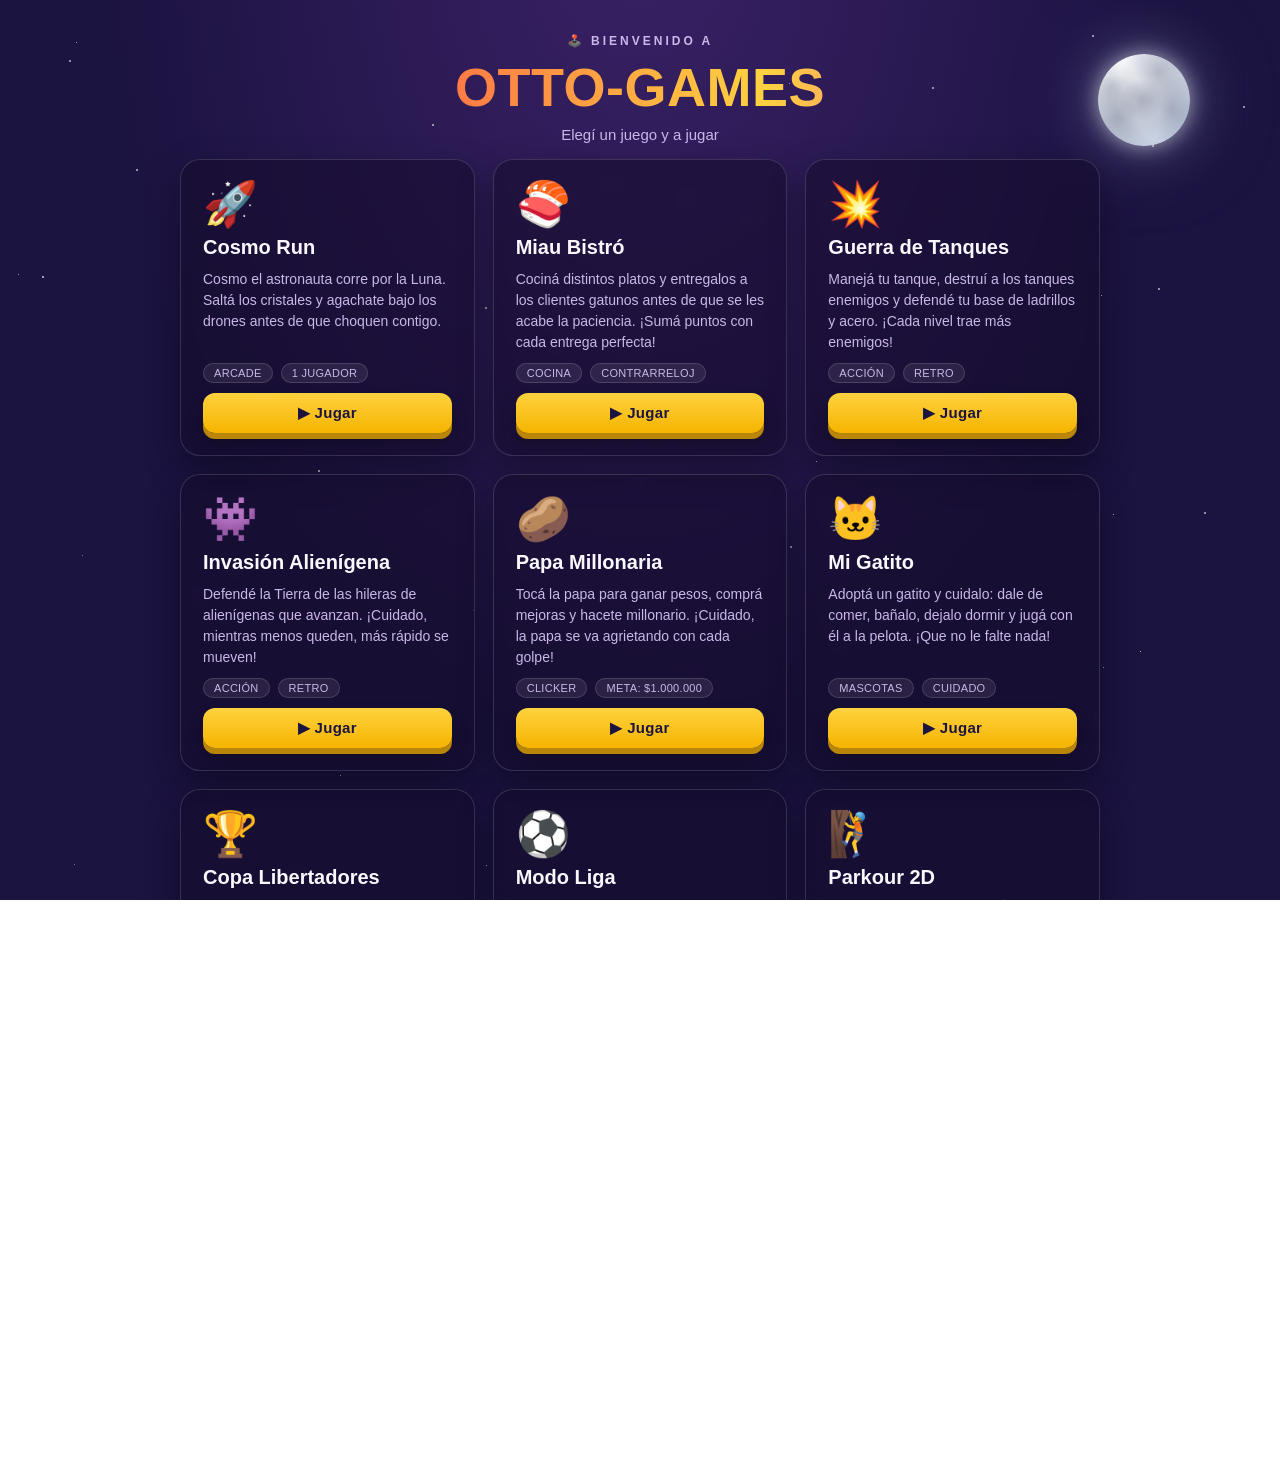
==== index.html @ 8fde8a8a "Agregar Mundial Penalty Shooter: base del juego completo Elegís una selección entre 32 países y jugá" ====
<!DOCTYPE html>
<html lang="es">
<head>
<meta charset="UTF-8">
<meta name="viewport" content="width=device-width, initial-scale=1">
<title>Otto-Games</title>

<link rel="stylesheet" href="css/tokens.css">
<link rel="stylesheet" href="css/shared.css">
<link rel="stylesheet" href="css/cosmo-run.css">
<link rel="stylesheet" href="css/miau-bistro.css">
<link rel="stylesheet" href="css/guerra-tanques.css">
<link rel="stylesheet" href="css/space-invaders.css">
<link rel="stylesheet" href="css/papa-millonaria.css">
<link rel="stylesheet" href="css/mi-gatito.css">
<link rel="stylesheet" href="css/copa-libertadores.css">
<link rel="stylesheet" href="css/liga.css">
<link rel="stylesheet" href="css/parkour.css">
<link rel="stylesheet" href="css/mundial-penalty.css">
</head>
<body>

<div class="portal-bg" aria-hidden="true">
  <div class="stars" id="stars"></div>
  <div class="portal-moon"></div>
</div>

<div class="wrap">

  <div class="view" id="portalView">
    <div class="hero">
      <p class="eyebrow">🕹️ Bienvenido a</p>
      <h1 class="brand">OTTO-GAMES</h1>
      <p class="tagline">Elegí un juego y a jugar</p>
    </div>

    <div class="game-grid">
      <article class="game-card">
        <div class="card-art">🚀</div>
        <h2>Cosmo Run</h2>
        <p>Cosmo el astronauta corre por la Luna. Saltá los cristales y agachate bajo los drones antes de que choquen contigo.</p>
        <div class="tags"><span class="tag">Arcade</span><span class="tag">1 jugador</span></div>
        <button class="play-btn" id="playCosmoRunBtn">▶ Jugar</button>
      </article>

      <article class="game-card">
        <div class="card-art">🍣</div>
        <h2>Miau Bistró</h2>
        <p>Cociná distintos platos y entregalos a los clientes gatunos antes de que se les acabe la paciencia. ¡Sumá puntos con cada entrega perfecta!</p>
        <div class="tags"><span class="tag">Cocina</span><span class="tag">Contrarreloj</span></div>
        <button class="play-btn" id="playBistroBtn">▶ Jugar</button>
      </article>

      <article class="game-card">
        <div class="card-art">💥</div>
        <h2>Guerra de Tanques</h2>
        <p>Manejá tu tanque, destruí a los tanques enemigos y defendé tu base de ladrillos y acero. ¡Cada nivel trae más enemigos!</p>
        <div class="tags"><span class="tag">Acción</span><span class="tag">Retro</span></div>
        <button class="play-btn" id="playTanksBtn">▶ Jugar</button>
      </article>

      <article class="game-card">
        <div class="card-art">👾</div>
        <h2>Invasión Alienígena</h2>
        <p>Defendé la Tierra de las hileras de alienígenas que avanzan. ¡Cuidado, mientras menos queden, más rápido se mueven!</p>
        <div class="tags"><span class="tag">Acción</span><span class="tag">Retro</span></div>
        <button class="play-btn" id="playInvadersBtn">▶ Jugar</button>
      </article>

      <article class="game-card">
        <div class="card-art">🥔</div>
        <h2>Papa Millonaria</h2>
        <p>Tocá la papa para ganar pesos, comprá mejoras y hacete millonario. ¡Cuidado, la papa se va agrietando con cada golpe!</p>
        <div class="tags"><span class="tag">Clicker</span><span class="tag">Meta: $1.000.000</span></div>
        <button class="play-btn" id="playPapaBtn">▶ Jugar</button>
      </article>

      <article class="game-card">
        <div class="card-art">🐱</div>
        <h2>Mi Gatito</h2>
        <p>Adoptá un gatito y cuidalo: dale de comer, bañalo, dejalo dormir y jugá con él a la pelota. ¡Que no le falte nada!</p>
        <div class="tags"><span class="tag">Mascotas</span><span class="tag">Cuidado</span></div>
        <button class="play-btn" id="playGatoBtn">▶ Jugar</button>
      </article>

      <article class="game-card">
        <div class="card-art">🏆</div>
        <h2>Copa Libertadores</h2>
        <p>Elegí tu equipo entre 46 clubes sudamericanos y jugá el torneo completo: sorteo, fase de grupos y eliminatorias. Fútbol de mesa por turnos, al estilo Miniball.</p>
        <div class="tags"><span class="tag">Deportes</span><span class="tag">1 vs CPU</span></div>
        <button class="play-btn" id="playLiberBtn">▶ Jugar</button>
      </article>

      <article class="game-card">
        <div class="card-art">⚽</div>
        <h2>Modo Liga</h2>
        <p>Elegí tu equipo entre los 20 de la liga y jugá la temporada completa, fecha a fecha, con tabla de posiciones en tiempo real. Mismo fútbol de mesa por turnos.</p>
        <div class="tags"><span class="tag">Deportes</span><span class="tag">1 vs CPU</span></div>
        <button class="play-btn" id="playLigaBtn">▶ Jugar</button>
      </article>

      <article class="game-card">
        <div class="card-art">🧗</div>
        <h2>Parkour 2D</h2>
        <p>Plataformas de precisión: caminá, saltá y deslizate por las paredes. 4 niveles tutorial para dominar el movimiento, con un final a pura lava.</p>
        <div class="tags"><span class="tag">Plataformas</span><span class="tag">Precisión</span></div>
        <button class="play-btn" id="playParkourBtn">▶ Jugar</button>
      </article>

      <article class="game-card">
        <div class="card-art">🥅</div>
        <h2>Mundial Penalty Shooter</h2>
        <p>Elegí tu selección entre 32 países y disputá el Mundial completo: sorteo, fase de grupos y eliminatorias, todo definido a puro penal. ¡Levantá la copa!</p>
        <div class="tags"><span class="tag">Deportes</span><span class="tag">1 vs CPU</span></div>
        <button class="play-btn" id="playMundialBtn">▶ Jugar</button>
      </article>

      <article class="game-card coming-soon">
        <div class="card-art">✨</div>
        <h2>Próximo juego</h2>
        <p>Estamos construyendo la próxima aventura de Otto-Games. ¡Vuelve pronto para descubrirla!</p>
        <div class="tags"><span class="tag">Muy pronto</span></div>
        <button class="play-btn" disabled>🔒 Próximamente</button>
      </article>
    </div>
  </div>

  <div class="view is-hidden" id="cosmoView">
    <div class="stage">
      <div class="game-header">
        <button class="back-btn" id="backFromCosmoBtn">← Portal</button>
      </div>
      <div class="title-row">
        <div>
          <h1 class="game-title">COSMO RUN</h1>
          <p class="subtitle">Salta los cristales, agáchate bajo los drones</p>
        </div>
        <button class="mute-btn" id="muteBtn" title="Silenciar sonido" aria-label="Silenciar sonido">🔊</button>
      </div>

      <div class="frame cosmo-frame">
        <canvas id="game" width="920" height="440"></canvas>

        <div class="hud">
          <div class="hud-chip">Distancia: <b id="scoreVal">0</b> m</div>
          <div class="lives" id="livesBox"></div>
          <div class="hud-chip">Mejor: <b id="bestVal">0</b> m</div>
        </div>

        <div class="overlay" id="startOverlay">
          <h2>¿Listo para correr, Cosmo?</h2>
          <p>Usa las flechas o los botones para saltar los cristales lunares y agacharte bajo los drones. ¡Cada segundo la carrera va más rápido!</p>
          <button class="big-btn" id="startBtn">▶ Empezar</button>
        </div>

        <div class="overlay is-hidden" id="overOverlay">
          <h2 id="overTitle">¡Choque!</h2>
          <div class="score-line">
            <span>Distancia<b id="finalScore">0 m</b></span>
            <span>Mejor marca<b id="finalBest">0 m</b></span>
          </div>
          <button class="big-btn" id="retryBtn">↻ Otra vez</button>
        </div>

        <button class="cat-btn" id="catBtn">🐱 Gatetes voladores</button>
      </div>

      <div class="controls-row">
        <p class="hint">Salta con <kbd>&uarr;</kbd> o <kbd>Espacio</kbd> · Agáchate con <kbd>&darr;</kbd></p>
        <div class="touch-btns">
          <button class="touch-btn" id="btnDuck">⬇ Agacharse</button>
          <button class="touch-btn" id="btnJump">⬆ Saltar</button>
        </div>
      </div>
    </div>
  </div>

  <div class="view is-hidden" id="bistroView">
    <div class="stage">
      <div class="game-header">
        <button class="back-btn" id="backFromBistroBtn">← Portal</button>
      </div>
      <div class="title-row">
        <div>
          <h1 class="game-title">MIAU BISTRÓ</h1>
          <p class="subtitle">Cociná y entregá pedidos a los clientes gatunos</p>
        </div>
        <button class="mute-btn" id="bistroMuteBtn" title="Silenciar sonido" aria-label="Silenciar sonido">🔊</button>
      </div>

      <div class="frame">
        <div class="hud hud-wrap">
          <div class="hud-chip">⏱ <b id="bistroTime">00:50</b></div>
          <div class="hud-chip">🎯 <b id="bistroScoreVal">0</b>/<span id="bistroGoalVal">0</span></div>
          <div class="hud-chip">🪙 <b id="bistroCoinsVal">0</b></div>
          <div class="hud-chip">🏅 Nivel <b id="bistroLevelVal">1</b></div>
          <div class="hud-chip powerup-chip" id="powerupChip"></div>
        </div>

        <div class="bistro-board">
          <section class="kitchen-panel">
            <h2 class="panel-title">🍳 Cocina</h2>
            <div class="recipe-grid" id="recipeGrid"></div>
            <p class="kitchen-hint" id="kitchenHint"></p>
            <div class="stove" id="stove">
              <p class="stove-idle" id="stoveIdleMsg">Elegí un plato para cocinar</p>

              <div class="stove-gathering is-hidden" id="stoveGathering">
                <div class="gather-header">
                  <button class="mini-back-btn" id="cancelGatherBtn" aria-label="Cancelar">←</button>
                  <span class="gather-title"><span id="gatherIcon">🍣</span> <span id="gatherName">Receta</span></span>
                </div>
                <div class="need-list" id="needList"></div>
                <div class="ingredient-bank" id="ingredientBank"></div>
                <button class="serve-btn" id="cookNowBtn" disabled>🔥 ¡A cocinar!</button>
              </div>

              <div class="stove-cooking is-hidden" id="stoveCooking">
                <div class="cooking-dish"><span id="cookingIcon">🍣</span></div>
                <div class="progress-track">
                  <div class="progress-zone"></div>
                  <div class="progress-fill" id="cookProgress"></div>
                </div>
                <button class="serve-btn" id="sacarBtn">¡Sacar!</button>
              </div>
            </div>
          </section>

          <div class="pass-strip">
            <h3 class="pass-title">🛎️ Ventanilla</h3>
            <div class="tray" id="trayBox"></div>
          </div>

          <section class="delivery-panel">
            <h2 class="panel-title">🍽️ Entregas</h2>
            <div class="customer-row" id="customerRow"></div>
          </section>
        </div>

        <div class="overlay" id="bistroStartOverlay">
          <h2 id="bistroStartTitle">¿Listo para el Nivel 1?</h2>
          <p id="bistroStartDesc">Elegí un plato, juntá los ingredientes, cocinalo en su punto y entregalo antes de que el gato se impaciente.</p>
          <button class="big-btn" id="bistroStartBtn">▶ Empezar nivel</button>
          <button class="text-btn" id="resetLevelBtn">🔁 Volver al Nivel 1</button>
        </div>

        <div class="overlay is-hidden" id="bistroOverOverlay">
          <h2 id="bistroOverTitle">¡Se acabó el tiempo!</h2>
          <div class="score-line">
            <span>Meta<b id="bistroFinalScore">0/0</b></span>
            <span>Monedas ganadas<b id="bistroFinalCoins">0</b></span>
          </div>
          <button class="big-btn" id="bistroRetryBtn">↻ Reintentar nivel</button>
        </div>

        <div class="overlay is-hidden" id="bistroShopOverlay">
          <h2 id="shopTitle">¡Nivel superado!</h2>
          <p class="shop-coins">🪙 Monedas: <b id="shopCoinsVal">0</b></p>
          <div class="shop-grid" id="shopGrid"></div>
          <button class="big-btn" id="nextLevelBtn">▶ Nivel siguiente</button>
          <button class="text-btn" id="shopResetLevelBtn">🔁 Volver al Nivel 1</button>
        </div>
      </div>
    </div>
  </div>

  <div class="view is-hidden" id="tanksView">
    <div class="stage">
      <div class="game-header">
        <button class="back-btn" id="backFromTanksBtn">← Portal</button>
      </div>
      <div class="title-row">
        <div>
          <h1 class="game-title">GUERRA DE TANQUES</h1>
          <p class="subtitle">Destruí a los enemigos y defendé tu base</p>
        </div>
        <button class="mute-btn" id="tanksMuteBtn" title="Silenciar sonido" aria-label="Silenciar sonido">🔊</button>
      </div>

      <div class="tanks-topbar">
        <div class="tanks-topbar-stats">
          <div class="hud-chip tanks-topbar-chip"><span class="tanks-chip-icon">🛡️</span><span class="tanks-chip-body"><b id="tanksLivesVal">3</b><small>Vidas</small></span></div>
          <div class="hud-chip tanks-topbar-chip tanks-chip-hp"><span class="tanks-chip-icon">💚</span><span class="tanks-chip-body"><b id="tanksHpVal">3/3</b><small>Vida</small></span></div>
          <div class="hud-chip tanks-topbar-chip tanks-chip-enemy"><span class="tanks-chip-icon">🎯</span><span class="tanks-chip-body"><b id="tanksEnemiesVal">0</b><small>Enemigos</small></span></div>
          <div class="hud-chip tanks-topbar-chip"><span class="tanks-chip-icon">🏅</span><span class="tanks-chip-body"><b id="tanksLevelVal">1</b><small>Nivel</small></span></div>
          <div class="hud-chip tanks-topbar-chip"><span class="tanks-chip-icon">⏱</span><span class="tanks-chip-body"><b id="tanksTimeVal">00:00</b><small>Tiempo</small></span></div>
        </div>
        <div class="tanks-topbar-actions">
          <button class="tanks-icon-btn" id="tanksMuteBtn" title="Silenciar sonido" aria-label="Silenciar sonido">🔊</button>
          <button class="tanks-icon-btn" id="tanksPauseBtn" title="Pausa" aria-label="Pausa">⏸</button>
        </div>
      </div>

      <div class="tanks-main-layout">
        <aside class="tanks-side-panel tanks-panel-left">
          <div class="tanks-panel-block">
            <h3>🎯 Objetivos</h3>
            <ul class="tanks-check-list">
              <li>Defendé tu base</li>
              <li>Eliminá a todos los enemigos</li>
              <li>No pierdas todas tus vidas</li>
            </ul>
          </div>
          <div class="tanks-panel-block">
            <h3>🎮 Controles</h3>
            <ul class="tanks-key-list">
              <li><kbd>↑↓←→</kbd><span>Mover</span></li>
              <li><kbd>Espacio</kbd><span>Disparar</span></li>
              <li><kbd>B</kbd><span>Bomba (Nivel 4+)</span></li>
            </ul>
          </div>
          <div class="tanks-panel-block">
            <h3>ℹ️ Este nivel</h3>
            <p class="tanks-info-line"><span>Enemigo</span><b id="tanksPanelEnemy">-</b></p>
            <p class="tanks-info-line"><span>Terreno</span><b id="tanksPanelMap">-</b></p>
            <p class="tanks-info-line"><span>Restantes</span><b id="tanksPanelRemaining">0</b></p>
          </div>
        </aside>

        <div class="frame tanks-frame">
          <canvas id="tanksCanvas" width="416" height="416"></canvas>

          <div class="overlay" id="tanksStartOverlay">
            <h2 id="tanksStartTitle">¿Listo para el Nivel 1?</h2>
            <p id="tanksStartDesc">Usá las flechas para mover tu tanque y Espacio para disparar. Destruí a todos los enemigos sin perder tu base ni tus vidas.</p>
            <button class="big-btn" id="tanksStartBtn">▶ Empezar nivel</button>
          </div>

          <div class="overlay is-hidden" id="tanksClearOverlay">
            <h2 id="tanksClearTitle">¡Nivel superado!</h2>
            <p id="tanksClearDesc"></p>
            <button class="big-btn" id="tanksNextBtn">▶ Nivel siguiente</button>
          </div>

          <div class="overlay is-hidden" id="tanksOverOverlay">
            <h2 id="tanksOverTitle">¡Base destruida!</h2>
            <p>Llegaste al nivel <b id="tanksOverLevel">1</b>.</p>
            <button class="big-btn" id="tanksRetryBtn">↻ Reintentar nivel</button>
            <button class="text-btn" id="tanksResetBtn">🔁 Volver al Nivel 1</button>
          </div>

          <div class="overlay is-hidden" id="tanksPauseOverlay">
            <h2>⏸ Pausa</h2>
            <p>El juego está en pausa. Tomate tu tiempo.</p>
            <button class="big-btn" id="tanksResumeBtn">▶ Reanudar</button>
          </div>
        </div>

        <aside class="tanks-side-panel tanks-panel-right">
          <div class="tanks-panel-block tanks-progress-block" id="tanksProgressBlock">
            <h3>🏅 Progreso</h3>
            <p class="tanks-progress-level">Nivel <b id="tanksPanelLevel">1</b></p>
            <p class="tanks-progress-upgrade">Última mejora: <b id="tanksPanelUpgrade">Ninguna todavía</b></p>
          </div>
          <div class="tanks-panel-block">
            <h3>📊 Estadísticas</h3>
            <div class="tanks-stat-row"><span>Daño</span><div class="tanks-stat-bar"><i id="tanksStatDamage"></i></div></div>
            <div class="tanks-stat-row"><span>Velocidad</span><div class="tanks-stat-bar"><i id="tanksStatSpeed"></i></div></div>
            <div class="tanks-stat-row"><span>Vida</span><div class="tanks-stat-bar"><i id="tanksStatHp"></i></div></div>
            <div class="tanks-stat-row"><span>Cadencia</span><div class="tanks-stat-bar"><i id="tanksStatFireRate"></i></div></div>
            <div class="tanks-stat-row"><span>Blindaje</span><div class="tanks-stat-bar"><i id="tanksStatArmor"></i></div></div>
          </div>
          <div class="tanks-panel-block tanks-tank-preview-block">
            <div class="tanks-tank-preview" id="tanksTankPreview"></div>
          </div>
        </aside>
      </div>

      <div class="tanks-bottombar">
        <div class="tanks-ability-slot" id="tanksAbilitySlot">
          <div class="tanks-ability-icon" id="tanksAbilityIcon">💣</div>
          <div class="tanks-ability-info">
            <span class="tanks-ability-label">Bomba</span>
            <div class="tanks-cooldown-track"><i id="tanksCooldownFill"></i></div>
          </div>
        </div>
        <div class="tanks-weapon-slot">
          <span class="tanks-weapon-item">🔫 <b id="tanksWeaponVal">Disparo simple</b></span>
          <span class="tanks-weapon-item">🔋 <b id="tanksAmmoVal">0/1</b></span>
        </div>
      </div>

      <div class="controls-row">
        <p class="hint">Movete con <kbd>&uarr;</kbd><kbd>&darr;</kbd><kbd>&larr;</kbd><kbd>&rarr;</kbd> · Disparás con <kbd>Espacio</kbd> · Bomba con <kbd>B</kbd> (desde el Nivel 4)</p>
        <div class="action-touch-controls">
          <div class="joystick" id="tJoystick" aria-label="Mover el tanque">
            <div class="joystick-base"><div class="joystick-thumb"></div></div>
          </div>
          <button class="fire-btn" id="tFire" aria-label="Disparar">🔥</button>
          <button class="fire-btn bomb-btn" id="tBomb" aria-label="Tirar bomba">💣</button>
        </div>
      </div>
    </div>
  </div>

  <div class="view is-hidden" id="invadersView">
    <div class="stage">
      <div class="game-header">
        <button class="back-btn" id="backFromInvadersBtn">← Portal</button>
      </div>
      <div class="title-row">
        <div>
          <h1 class="game-title">INVASIÓN ALIENÍGENA</h1>
          <p class="subtitle">Defendé la Tierra de la invasión</p>
        </div>
        <button class="mute-btn" id="invadersMuteBtn" title="Silenciar sonido" aria-label="Silenciar sonido">🔊</button>
      </div>

      <div class="invaders-hud">
        <div class="hud-chip">🛡️ Vidas: <b id="invadersLivesVal">3</b></div>
        <div class="hud-chip">⭐ Puntos: <b id="invadersScoreVal">0</b></div>
        <div class="hud-chip">🏅 Nivel: <b id="invadersLevelVal">1</b></div>
      </div>

      <div class="frame invaders-frame">
        <canvas id="invadersCanvas" width="440" height="560"></canvas>

        <div class="overlay" id="invadersStartOverlay">
          <h2 id="invadersStartTitle">¿Listo para el Nivel 1?</h2>
          <p>Movete con las flechas y disparás con Espacio. Destruí a todos los alienígenas antes de que lleguen abajo.</p>
          <button class="big-btn" id="invadersStartBtn">▶ Empezar nivel</button>
        </div>

        <div class="overlay is-hidden" id="invadersClearOverlay">
          <h2 id="invadersClearTitle">¡Nivel superado!</h2>
          <button class="big-btn" id="invadersNextBtn">▶ Nivel siguiente</button>
        </div>

        <div class="overlay is-hidden" id="invadersOverOverlay">
          <h2 id="invadersOverTitle">¡Invasión completada!</h2>
          <p>Llegaste al nivel <b id="invadersOverLevel">1</b> con <b id="invadersOverScore">0</b> puntos.</p>
          <button class="big-btn" id="invadersRetryBtn">↻ Reintentar nivel</button>
          <button class="text-btn" id="invadersResetBtn">🔁 Volver al Nivel 1</button>
        </div>
      </div>

      <div class="controls-row">
        <p class="hint">Movete con <kbd>&larr;</kbd><kbd>&rarr;</kbd> · Disparás con <kbd>Espacio</kbd></p>
        <div class="action-touch-controls">
          <div class="joystick joystick-2way" id="iJoystick" aria-label="Mover la nave">
            <div class="joystick-base"><div class="joystick-thumb"></div></div>
          </div>
          <button class="fire-btn" id="iFire" aria-label="Disparar">🔥</button>
        </div>
      </div>
    </div>
  </div>

  <div class="view is-hidden" id="papaView">
    <div class="stage">
      <div class="game-header">
        <button class="back-btn" id="backFromPapaBtn">← Portal</button>
      </div>
      <div class="title-row">
        <div>
          <h1 class="game-title">PAPA MILLONARIA</h1>
          <p class="subtitle" id="papaZoneSubtitle">Huerta Inicial</p>
        </div>
        <button class="mute-btn" id="papaMuteBtn" title="Silenciar sonido" aria-label="Silenciar sonido">🔊</button>
      </div>

      <div class="papa-hud">
        <div class="hud-chip">💰 <b id="papaMoneyVal">0</b></div>
        <div class="hud-chip">👆 <b id="papaPerClickVal">1</b>/click</div>
        <div class="hud-chip">⚙️ <b id="papaPerSecVal">0</b>/seg</div>
        <div class="hud-chip is-hidden" id="papaGemsChip">🌟 <b id="papaGemsVal">0</b></div>
      </div>
      <div class="papa-goal">
        <span id="papaZoneGoalLabel">Meta de zona: $5.000</span>
        <div class="papa-goal-track"><div class="papa-goal-fill" id="papaGoalFill"></div></div>
      </div>
      <div class="papa-buffs-bar" id="papaBuffsBar"></div>

      <div class="frame papa-frame" id="papaFrame">
        <div class="papa-main" id="papaMain">
          <div class="papa-zone-scene" id="papaZoneScene"></div>
          <div class="potato-wrap">
            <button class="potato-btn" id="potatoBtn" aria-label="Golpear la papa">🥔</button>
            <svg class="potato-cracks" id="potatoCracks" viewBox="0 0 140 140" aria-hidden="true">
              <path class="crack c1" d="M70 32 L63 56 L79 70" />
              <path class="crack c2" d="M38 62 L56 76 L44 98" />
              <path class="crack c3" d="M98 58 L86 80 L102 100" />
              <path class="crack c4" d="M54 102 L72 90 L88 112" />
            </svg>
          </div>
          <button class="papa-event-badge is-hidden" id="papaEventBadge" aria-label="Evento especial"></button>
          <p class="papa-hint">¡Tocá la papa para ganar pesos!</p>
        </div>

        <div class="papa-tabs" id="papaTabs">
          <button class="papa-tab-btn is-active" data-tab="upgrades">🌳 Mejoras</button>
          <button class="papa-tab-btn" data-tab="missions">🎯 Misiones</button>
          <button class="papa-tab-btn" data-tab="shop">🛍️ Tienda</button>
          <button class="papa-tab-btn" data-tab="pets">🐾 Mascotas</button>
          <button class="papa-tab-btn" data-tab="collection">💎 Colección</button>
          <button class="papa-tab-btn" data-tab="prestige">🚀 Prestigio</button>
        </div>

        <div class="papa-tab-panel" id="papaPanelUpgrades">
          <div class="papa-category-tabs" id="papaCategoryTabs">
            <button class="papa-cat-btn is-active" data-cat="click">👆 Click</button>
            <button class="papa-cat-btn" data-cat="production">⚙ Producción</button>
            <button class="papa-cat-btn" data-cat="economy">💰 Economía</button>
            <button class="papa-cat-btn" data-cat="luck">🍀 Suerte</button>
          </div>
          <div class="upgrade-list papa-upgrade-list" id="papaUpgradeList"></div>
        </div>

        <div class="papa-tab-panel is-hidden" id="papaPanelMissions">
          <div class="papa-mission-list" id="papaMissionList"></div>
        </div>

        <div class="papa-tab-panel is-hidden" id="papaPanelShop">
          <div class="papa-shop-section">
            <h3>🥔 Apariencias de papa</h3>
            <div class="papa-shop-grid" id="papaShopSkins"></div>
          </div>
          <div class="papa-shop-section">
            <h3>🌅 Fondos</h3>
            <div class="papa-shop-grid" id="papaShopBg"></div>
          </div>
          <div class="papa-shop-section">
            <h3>✨ Efectos de click</h3>
            <div class="papa-shop-grid" id="papaShopEffects"></div>
          </div>
          <div class="papa-shop-section">
            <h3>🎵 Música</h3>
            <div class="papa-shop-grid" id="papaShopMusic"></div>
          </div>
        </div>

        <div class="papa-tab-panel is-hidden" id="papaPanelPets">
          <p class="papa-panel-hint">Cada mascota adoptada suma su bonificación todo el tiempo. Subilas de nivel para que rindan más.</p>
          <div class="papa-pet-grid" id="papaPetGrid"></div>
        </div>

        <div class="papa-tab-panel is-hidden" id="papaPanelCollection">
          <p class="papa-panel-hint">Objetos rarísimos que podés encontrar al hacer click o en eventos especiales. Cada uno da una bonificación permanente.</p>
          <div class="papa-collect-grid" id="papaCollectGrid"></div>
        </div>

        <div class="papa-tab-panel is-hidden" id="papaPanelPrestige">
          <div class="papa-prestige-info" id="papaPrestigeInfo"></div>
          <button class="big-btn" id="papaPrestigeBtn">🚀 Prestigiar</button>
          <p class="papa-panel-hint" id="papaPrestigeHint"></p>
          <div class="upgrade-list papa-upgrade-list" id="papaPrestigeUpgradeList"></div>
        </div>

        <div class="overlay is-hidden" id="papaZoneUnlockOverlay">
          <h2 id="papaZoneUnlockTitle">🎉 ¡Nueva zona desbloqueada!</h2>
          <p id="papaZoneUnlockDesc">Campo de Papas</p>
          <button class="big-btn" id="papaTravelBtn">🚀 Viajar</button>
        </div>
        <div class="overlay is-hidden" id="papaTravelOverlay">
          <h2 id="papaTravelTitle">Viajando...</h2>
          <div class="papa-travel-spinner">🥔</div>
        </div>
        <div class="overlay is-hidden" id="papaPrestigeConfirmOverlay">
          <h2>¿Reiniciar tu progreso?</h2>
          <p id="papaPrestigeConfirmDesc"></p>
          <button class="big-btn" id="papaPrestigeConfirmBtn">Confirmar</button>
          <button class="text-btn" id="papaPrestigeCancelBtn">Cancelar</button>
        </div>
      </div>

      <div class="papa-zone-strip" id="papaZoneStrip"></div>

      <div class="controls-row papa-footer">
        <button class="text-btn" id="papaResetBtn">🔁 Reiniciar partida completa</button>
      </div>
    </div>
  </div>

  <div class="view is-hidden" id="gatoView">
    <div class="stage">
      <div class="game-header">
        <button class="back-btn" id="backFromGatoBtn">← Portal</button>
      </div>
      <div class="title-row">
        <div>
          <h1 class="game-title">MI GATITO</h1>
          <p class="subtitle">Adoptá un gatito y cuidalo</p>
        </div>
        <button class="mute-btn" id="gatoMuteBtn" title="Silenciar sonido" aria-label="Silenciar sonido">🔊</button>
      </div>

      <div class="frame gato-frame">

        <div class="gato-sub-view" id="gatoAdoptView">
          <h2 class="gato-adopt-title">Elegí a tu gatito</h2>
          <div class="adopt-grid" id="adoptGrid"></div>
        </div>

        <div class="gato-sub-view is-hidden" id="gatoHomeView">
          <div class="gato-stats">
            <div class="stat-row">🍖<div class="stat-track"><div class="stat-fill hunger" id="statHambre"></div></div></div>
            <div class="stat-row">🛁<div class="stat-track"><div class="stat-fill hygiene" id="statHigiene"></div></div></div>
            <div class="stat-row">⚡<div class="stat-track"><div class="stat-fill energy" id="statEnergia"></div></div></div>
            <div class="stat-row">💛<div class="stat-track"><div class="stat-fill happy" id="statFelicidad"></div></div></div>
          </div>
          <canvas id="gatoCanvas" width="220" height="220"></canvas>
          <div class="room-row">
            <button class="room-btn" id="roomComerBtn">🍽️<span>Comer</span></button>
            <button class="room-btn" id="roomBanarBtn">🛁<span>Bañar</span></button>
            <button class="room-btn" id="roomDormirBtn">😴<span>Dormir</span></button>
            <button class="room-btn" id="roomJugarBtn">🎮<span>Jugar</span></button>
            <button class="room-btn" id="roomMimosBtn">💕<span>Mimos</span></button>
          </div>
          <div class="gato-footer">
            <button class="text-btn" id="gatoChangeBtn">🔁 Adoptar otro gatito</button>
          </div>
        </div>

        <div class="overlay is-hidden" id="comerOverlay">
          <h2>🍽️ Comer</h2>
          <p>Elegí qué le das de comer a tu gatito.</p>
          <div class="food-grid" id="foodGrid"></div>
          <button class="text-btn" id="comerCloseBtn">Cerrar</button>
        </div>

        <div class="overlay is-hidden" id="banarOverlay">
          <h2>🛁 Bañar</h2>
          <p>Tocá al gatito para frotarlo con la esponja.</p>
          <button class="scrub-area" id="scrubArea" aria-label="Frotar">🧽</button>
          <button class="text-btn" id="banarCloseBtn">Cerrar</button>
        </div>

        <div class="overlay is-hidden" id="dormirOverlay">
          <h2>😴 Dormir</h2>
          <p>Dejalo descansar para que recupere energía.</p>
          <div class="sleep-zzz" id="sleepZzz">💤</div>
          <button class="big-btn" id="sleepToggleBtn">Dormir</button>
          <button class="text-btn" id="dormirCloseBtn">Cerrar</button>
        </div>

        <div class="overlay is-hidden" id="jugarMenuOverlay">
          <h2>🎮 Jugar</h2>
          <p>Elegí un deporte para jugar con tu gatito.</p>
          <div class="game-select-row">
            <button class="game-select-btn" id="selectFutbolBtn"><span class="game-icon">⚽</span>Fútbol</button>
            <button class="game-select-btn" id="selectBasquetBtn"><span class="game-icon">🏀</span>Básquet</button>
            <button class="game-select-btn" id="selectVoleyBtn"><span class="game-icon">🏐</span>Vóley</button>
          </div>
          <button class="text-btn" id="jugarMenuCloseBtn">Cerrar</button>
        </div>

        <div class="overlay is-hidden" id="futbolOverlay">
          <h2>⚽ Penales</h2>
          <p id="futbolHint">Tocá dentro del arco para patear</p>
          <div class="sport-canvas-wrap">
            <canvas id="futbolCanvas" width="280" height="320"></canvas>
            <div class="sport-result is-hidden" id="futbolResult"></div>
          </div>
          <p id="futbolScore">Penales: 0/5 · Goles: 0</p>
          <button class="text-btn" id="futbolCloseBtn">Volver</button>
        </div>

        <div class="overlay is-hidden" id="basquetOverlay">
          <h2>🏀 Básquet</h2>
          <p id="basquetHint">Tocá cerca del aro para tirar</p>
          <div class="sport-canvas-wrap">
            <canvas id="basquetCanvas" width="280" height="320"></canvas>
            <div class="sport-result is-hidden" id="basquetResult"></div>
          </div>
          <p id="basquetScore">Tiros: 0/5 · Encestes: 0</p>
          <button class="text-btn" id="basquetCloseBtn">Volver</button>
        </div>

        <div class="overlay is-hidden" id="voleyOverlay">
          <h2>🏐 Vóley</h2>
          <p id="voleyHint">Tocá del otro lado de la red para rematar</p>
          <div class="sport-canvas-wrap">
            <canvas id="voleyCanvas" width="280" height="320"></canvas>
            <div class="sport-result is-hidden" id="voleyResult"></div>
          </div>
          <p id="voleyScore">Remates: 0/5 · Puntos: 0</p>
          <button class="text-btn" id="voleyCloseBtn">Volver</button>
        </div>

        <div class="overlay is-hidden" id="mimosOverlay">
          <h2>💕 Mimos</h2>
          <p>Tocá al gatito para hacerle mimos.</p>
          <button class="mimos-area" id="mimosArea" aria-label="Acariciar">🐱</button>
          <button class="text-btn" id="mimosCloseBtn">Cerrar</button>
        </div>

      </div>
    </div>
  </div>

  <div class="view is-hidden" id="libertadoresView">
    <div class="stage">
      <div class="game-header">
        <button class="back-btn" id="backFromLiberBtn">← Portal</button>
      </div>
      <div class="title-row">
        <div>
          <h1 class="game-title">COPA LIBERTADORES</h1>
          <p class="subtitle" id="liberSubtitle">Elegí tu equipo y jugá el torneo</p>
        </div>
        <button class="mute-btn" id="liberMuteBtn" title="Silenciar sonido" aria-label="Silenciar sonido">🔊</button>
      </div>

      <div class="liber-sub-view" id="liberTeamSelectView">
        <div class="liber-select-topbar">
          <h2 class="liber-select-title">Elegí tu equipo</h2>
          <div class="liber-select-counts">
            <div class="liber-count-chip"><b id="liberTeamCount">0</b><span>Equipos</span></div>
            <div class="liber-count-chip is-accent"><b id="liberSelectedCount">0</b><span>Seleccionado</span></div>
          </div>
        </div>
        <div class="liber-select-controls">
          <div class="liber-search-wrap">
            <span class="liber-search-icon">🔍</span>
            <input type="text" id="liberTeamSearch" class="liber-search-input" placeholder="Buscar equipo..." autocomplete="off">
          </div>
          <select id="liberCountryFilter" class="liber-country-filter">
            <option value="">Filtrar por país</option>
          </select>
        </div>
        <div class="team-grid" id="liberTeamGrid"></div>
        <p class="liber-no-results is-hidden" id="liberNoResults">No se encontraron equipos con ese filtro.</p>
        <div class="liber-team-detail is-hidden" id="liberTeamDetail">
          <div class="liber-detail-crest" id="liberDetailCrest"></div>
          <div class="liber-detail-info">
            <h3 id="liberDetailName">Equipo</h3>
            <p class="liber-detail-country" id="liberDetailCountry">País</p>
            <div class="liber-detail-colors" id="liberDetailColors"></div>
            <p class="liber-detail-desc" id="liberDetailDesc"></p>
          </div>
          <button class="big-btn liber-detail-btn" id="liberDetailContinueBtn">Continuar →</button>
        </div>
      </div>

      <div class="liber-sub-view is-hidden" id="liberDifficultyView">
        <button class="text-btn liber-back-step" id="liberDiffBackBtn">← Elegir otro equipo</button>
        <h2 class="liber-select-title">Elegí la dificultad</h2>
        <div class="diff-grid">
          <button class="diff-btn diff-facil" data-diff="facil">🟢 Fácil</button>
          <button class="diff-btn diff-normal" data-diff="normal">🟡 Normal</button>
          <button class="diff-btn diff-dificil" data-diff="dificil">🟠 Difícil</button>
          <button class="diff-btn diff-legendario" data-diff="legendario">🔴 Legendario</button>
        </div>
      </div>

      <div class="liber-sub-view is-hidden" id="liberDrawView">
        <h2 class="liber-select-title">Sorteo de grupos</h2>
        <p class="liber-stage-text" id="liberDrawStatus">Sorteando equipos...</p>
        <div class="draw-groups-grid" id="liberDrawGrid"></div>
        <div class="draw-actions">
          <button class="text-btn" id="liberDrawSkipBtn">⏭ Saltar sorteo</button>
          <button class="big-btn is-hidden" id="liberDrawContinueBtn">▶ Ver mi grupo</button>
        </div>
      </div>

      <div class="liber-sub-view is-hidden" id="liberStageView">
        <h2 class="liber-select-title" id="liberStageTitle">Fase de grupos</h2>
        <table class="group-table" id="liberGroupTable">
          <thead><tr><th>Equipo</th><th>Pts</th><th>DG</th></tr></thead>
          <tbody id="liberGroupTableBody"></tbody>
        </table>
        <p class="liber-stage-text" id="liberStageText">Próximo partido: vs Boca</p>
        <button class="big-btn" id="liberStageContinueBtn">▶ Jugar partido</button>
        <div class="fixture-list" id="liberFixtureList"></div>
      </div>

      <div class="liber-sub-view is-hidden" id="liberEndView">
        <h2 class="liber-select-title" id="liberEndTitle">¡Campeón!</h2>
        <p class="liber-stage-text" id="liberEndText"></p>
        <button class="big-btn" id="liberEndRetryBtn">↻ Jugar de nuevo</button>
      </div>

      <div class="liber-sub-view is-hidden" id="liberMatchView">
        <div class="liber-hud">
          <div class="hud-chip liber-team-chip" id="liberHomeChip"><span class="team-badge" id="liberHomeBadge"></span> <b id="liberScoreHome">0</b></div>
          <div class="hud-chip" id="liberTurnChip">🎯 <b id="liberTurnVal">Tu turno</b> <span class="liber-time" id="liberTimeVal">1:30</span></div>
          <div class="hud-chip liber-team-chip" id="liberAwayChip"><span class="team-badge" id="liberAwayBadge"></span> <b id="liberScoreAway">0</b></div>
        </div>

        <div class="frame liber-frame">
          <canvas id="liberCanvas" width="900" height="560"></canvas>

          <div class="overlay" id="liberStartOverlay">
            <h2 id="liberStartTitle">¿Listo?</h2>
            <p>Tocá una de tus fichas, arrastrá hacia atrás para apuntar y soltá para dispararla. Metela en el arco rival.</p>
            <button class="big-btn" id="liberStartBtn">▶ Empezar</button>
          </div>

          <div class="overlay is-hidden" id="liberOverOverlay">
            <h2 id="liberOverTitle">¡Final del partido!</h2>
            <p id="liberOverScore">0 - 0</p>
            <button class="big-btn" id="liberOverContinueBtn">Continuar</button>
          </div>
        </div>

        <div class="controls-row">
          <p class="hint">Tocá tu ficha y arrastrá hacia atrás para apuntar · Soltá para disparar</p>
        </div>
      </div>
    </div>
  </div>

  <div class="view is-hidden" id="ligaView">
    <div class="stage">
      <div class="game-header">
        <button class="back-btn" id="backFromLigaBtn">← Portal</button>
      </div>
      <div class="title-row">
        <div>
          <h1 class="game-title">MODO LIGA</h1>
          <p class="subtitle" id="ligaSubtitle">Elegí tu equipo y jugá la temporada completa</p>
        </div>
        <button class="mute-btn" id="ligaMuteBtn" title="Silenciar sonido" aria-label="Silenciar sonido">🔊</button>
      </div>

      <div class="liga-sub-view" id="ligaTeamSelectView">
        <h2 class="liga-select-title">Elegí tu equipo</h2>
        <div class="liga-team-grid" id="ligaTeamGrid"></div>
      </div>

      <div class="liga-sub-view is-hidden" id="ligaDifficultyView">
        <button class="text-btn liga-back-step" id="ligaDiffBackBtn">← Elegir otro equipo</button>
        <h2 class="liga-select-title">Elegí la dificultad</h2>
        <div class="diff-grid">
          <button class="diff-btn diff-facil" data-diff="facil">🟢 Fácil</button>
          <button class="diff-btn diff-normal" data-diff="normal">🟡 Normal</button>
          <button class="diff-btn diff-dificil" data-diff="dificil">🟠 Difícil</button>
          <button class="diff-btn diff-legendario" data-diff="legendario">🔴 Legendario</button>
        </div>
      </div>

      <div class="liga-sub-view is-hidden" id="ligaSeasonView">
        <h2 class="liga-select-title" id="ligaSeasonTitle">Fecha 1 de 38</h2>
        <div class="liga-season-layout">
          <div class="liga-table-panel">
            <div class="liga-table-scroll">
              <table class="liga-table" id="ligaTable">
                <thead><tr><th>#</th><th>Equipo</th><th>PJ</th><th>PG</th><th>PE</th><th>PP</th><th>GF</th><th>GC</th><th>DG</th><th>Pts</th></tr></thead>
                <tbody id="ligaTableBody"></tbody>
              </table>
            </div>
          </div>
          <div class="liga-next-panel">
            <p class="liga-next-label" id="ligaNextLabel">Fecha 1</p>
            <p class="liga-next-match" id="ligaNextMatch">Equipo A vs Equipo B</p>
            <button class="big-btn" id="ligaPlayBtn">▶ Jugar partido</button>
            <div class="liga-results" id="ligaResults"></div>
          </div>
        </div>
      </div>

      <div class="liga-sub-view is-hidden" id="ligaEndView">
        <h2 class="liga-select-title" id="ligaEndTitle">¡Temporada terminada!</h2>
        <p class="liga-stage-text" id="ligaEndText"></p>
        <div class="liga-table-scroll liga-final-table-wrap">
          <table class="liga-table" id="ligaFinalTable">
            <thead><tr><th>#</th><th>Equipo</th><th>PJ</th><th>PG</th><th>PE</th><th>PP</th><th>GF</th><th>GC</th><th>DG</th><th>Pts</th></tr></thead>
            <tbody id="ligaFinalTableBody"></tbody>
          </table>
        </div>
        <button class="big-btn" id="ligaEndRetryBtn">↻ Jugar de nuevo</button>
      </div>

      <div class="liga-sub-view is-hidden" id="ligaMatchView">
        <div class="liber-hud">
          <div class="hud-chip liber-team-chip" id="ligaHomeChip"><span class="team-badge" id="ligaHomeBadge"></span> <b id="ligaScoreHome">0</b></div>
          <div class="hud-chip" id="ligaTurnChip">🎯 <b id="ligaTurnVal">Tu turno</b> <span class="liber-time" id="ligaTimeVal">1:30</span></div>
          <div class="hud-chip liber-team-chip" id="ligaAwayChip"><span class="team-badge" id="ligaAwayBadge"></span> <b id="ligaScoreAway">0</b></div>
        </div>

        <div class="frame liber-frame">
          <canvas id="ligaCanvas" width="900" height="560"></canvas>

          <div class="overlay" id="ligaStartOverlay">
            <h2 id="ligaStartTitle">¿Listo?</h2>
            <p>Tocá una de tus fichas, arrastrá hacia atrás para apuntar y soltá para dispararla. Metela en el arco rival.</p>
            <button class="big-btn" id="ligaStartBtn">▶ Empezar</button>
          </div>

          <div class="overlay is-hidden" id="ligaOverOverlay">
            <h2 id="ligaOverTitle">¡Final del partido!</h2>
            <p id="ligaOverScore">0 - 0</p>
            <button class="big-btn" id="ligaOverContinueBtn">Continuar</button>
          </div>
        </div>

        <div class="controls-row">
          <p class="hint">Tocá tu ficha y arrastrá hacia atrás para apuntar · Soltá para disparar</p>
        </div>
      </div>
    </div>
  </div>

  <div class="view is-hidden" id="parkourView">
    <div class="stage">
      <div class="game-header">
        <button class="back-btn" id="backFromParkourBtn">← Portal</button>
      </div>
      <div class="title-row">
        <div>
          <h1 class="game-title">PARKOUR 2D</h1>
          <p class="subtitle" id="parkourSubtitle">Caminá, saltá y deslizate por las paredes</p>
        </div>
        <button class="mute-btn" id="parkourMuteBtn" title="Silenciar sonido" aria-label="Silenciar sonido">🔊</button>
      </div>

      <div class="pk-topbar">
        <div class="hud-chip pk-level-chip">Nivel <b id="pkLevelVal">1</b> / 4</div>
        <div class="pk-level-name" id="pkLevelName">Caminar y saltar</div>
      </div>

      <div class="frame pk-frame">
        <canvas id="pkCanvas" width="800" height="450"></canvas>

        <div class="overlay" id="pkStartOverlay">
          <h2 id="pkStartTitle">Nivel 1</h2>
          <p id="pkStartDesc">Movete con A/D y saltá con Espacio.</p>
          <button class="big-btn" id="pkStartBtn">▶ Empezar</button>
        </div>

        <div class="overlay is-hidden" id="pkClearOverlay">
          <h2 id="pkClearTitle">¡Nivel completo!</h2>
          <button class="big-btn" id="pkNextBtn">▶ Siguiente nivel</button>
        </div>

        <div class="overlay is-hidden" id="pkDeathOverlay">
          <h2 id="pkDeathTitle">¡Te alcanzó la lava!</h2>
          <button class="big-btn" id="pkRetryBtn">↻ Reintentar nivel</button>
        </div>

        <div class="overlay is-hidden" id="pkTutorialDoneOverlay">
          <h2>¡Tutorial completo!</h2>
          <p>Superaste los 4 niveles. Pronto se van a sumar nuevas mecánicas y niveles más difíciles.</p>
          <button class="big-btn" id="pkTutorialRetryBtn">↻ Jugar de nuevo</button>
        </div>
      </div>

      <div class="controls-row">
        <p class="hint">Movete con <kbd>A</kbd><kbd>D</kbd> · Saltás con <kbd>Espacio</kbd> · Pegate a una pared y saltá para el salto de pared</p>
        <div class="action-touch-controls">
          <div class="joystick joystick-2way" id="pkJoystick" aria-label="Mover">
            <div class="joystick-base"><div class="joystick-thumb"></div></div>
          </div>
          <button class="fire-btn" id="pkJumpBtn" aria-label="Saltar">⬆</button>
        </div>
      </div>
    </div>
  </div>

  <div class="view is-hidden" id="mundialView">
    <div class="stage">
      <div class="game-header">
        <button class="back-btn" id="backFromMundialBtn">← Portal</button>
      </div>
      <div class="title-row">
        <div>
          <h1 class="game-title">MUNDIAL PENALTY SHOOTER</h1>
          <p class="subtitle" id="wcSubtitle">Elegí tu selección y definí el Mundial a puro penal</p>
        </div>
        <button class="mute-btn" id="wcMuteBtn" title="Silenciar sonido" aria-label="Silenciar sonido">🔊</button>
      </div>

      <div class="wc-sub-view" id="wcMenuView">
        <div class="wc-menu-stadium" aria-hidden="true">
          <div class="wc-menu-lights"></div>
          <div class="wc-menu-pitch"></div>
          <div class="wc-menu-ball"><div class="wc-menu-ball-pentagon p1"></div><div class="wc-menu-ball-pentagon p2"></div><div class="wc-menu-ball-pentagon p3"></div></div>
        </div>
        <div class="wc-menu-buttons">
          <button class="wc-menu-btn" id="wcMenuPlayBtn">🌍 Jugar Mundial</button>
          <button class="wc-menu-btn" id="wcMenuTrainBtn">🎯 Entrenamiento</button>
          <button class="wc-menu-btn" id="wcMenuConfigBtn">⚙️ Configuración</button>
          <button class="wc-menu-btn" id="wcMenuStatsBtn">🏆 Estadísticas</button>
        </div>
      </div>

      <div class="wc-sub-view is-hidden" id="wcTeamSelectView">
        <h2 class="liber-select-title">Elegí tu selección</h2>
        <div class="team-grid" id="wcTeamGrid"></div>
        <div class="liber-team-detail is-hidden" id="wcTeamDetail">
          <div class="liber-detail-crest" id="wcDetailCrest"></div>
          <div class="liber-detail-info">
            <h3 id="wcDetailName">Selección</h3>
            <p class="liber-detail-country" id="wcDetailConfed">Confederación</p>
            <div class="liber-detail-colors" id="wcDetailColors"></div>
            <p class="liber-detail-desc" id="wcDetailDesc"></p>
          </div>
          <button class="big-btn liber-detail-btn" id="wcDetailContinueBtn">Continuar →</button>
        </div>
      </div>

      <div class="wc-sub-view is-hidden" id="wcDifficultyView">
        <button class="text-btn liber-back-step" id="wcDiffBackBtn">← Elegir otra selección</button>
        <h2 class="liber-select-title">Elegí la dificultad</h2>
        <div class="diff-grid">
          <button class="diff-btn diff-facil" data-diff="facil">🟢 Fácil</button>
          <button class="diff-btn diff-normal" data-diff="normal">🟡 Normal</button>
          <button class="diff-btn diff-dificil" data-diff="dificil">🟠 Difícil</button>
          <button class="diff-btn diff-legendario" data-diff="legendario">🔴 Legendario</button>
        </div>
      </div>

      <div class="wc-sub-view is-hidden" id="wcDrawView">
        <h2 class="liber-select-title">Sorteo de grupos</h2>
        <p class="liber-stage-text" id="wcDrawStatus">Sorteando selecciones...</p>
        <div class="draw-groups-grid" id="wcDrawGrid"></div>
        <div class="draw-actions">
          <button class="text-btn" id="wcDrawSkipBtn">⏭ Saltar sorteo</button>
          <button class="big-btn is-hidden" id="wcDrawContinueBtn">▶ Ver mi grupo</button>
        </div>
      </div>

      <div class="wc-sub-view is-hidden" id="wcHubView">
        <h2 class="liber-select-title" id="wcHubTitle">Grupo A · Fecha 1 de 3</h2>
        <div class="wc-hub-layout">
          <div class="wc-hub-table-panel">
            <p class="wc-panel-label">Tabla del grupo</p>
            <table class="group-table" id="wcGroupTable">
              <thead><tr><th>Equipo</th><th>Pts</th><th>DG</th></tr></thead>
              <tbody id="wcGroupTableBody"></tbody>
            </table>
          </div>
          <div class="wc-hub-center-panel">
            <p class="wc-panel-label" id="wcHubFechaLabel">Fecha 1</p>
            <button class="big-btn wc-play-btn" id="wcPlayMatchBtn">▶ Jugar Partido</button>
            <p class="liber-stage-text" id="wcHubText">Próximo partido: vs Brasil</p>
          </div>
          <div class="wc-hub-bracket-panel">
            <p class="wc-panel-label">Cuadro del Mundial</p>
            <div class="wc-bracket-tree" id="wcBracketTree">
              <p class="wc-bracket-hint" id="wcBracketHint">Se arma cuando termine la fase de grupos.</p>
            </div>
          </div>
        </div>
        <p class="wc-panel-label wc-fixture-heading">Partidos de la fecha</p>
        <div class="fixture-current is-hidden" id="wcFixtureCurrent"></div>
        <div class="fixture-list" id="wcFixtureList"></div>
      </div>

      <div class="wc-sub-view is-hidden" id="wcMatchView">
        <div class="liber-hud wc-match-hud">
          <div class="hud-chip liber-team-chip" id="wcHomeChip"><span class="team-badge" id="wcHomeBadge"></span> <b id="wcScoreHome">0</b></div>
          <div class="hud-chip" id="wcRoundChip">Penal <b id="wcRoundVal">1</b></div>
          <div class="hud-chip liber-team-chip" id="wcAwayChip"><span class="team-badge" id="wcAwayBadge"></span> <b id="wcScoreAway">0</b></div>
        </div>
        <div class="wc-shootout-track" id="wcShootoutTrack"></div>

        <div class="frame wc-frame">
          <canvas id="wcCanvas" width="900" height="480"></canvas>

          <div class="wc-turn-banner is-hidden" id="wcTurnBanner">Pateás vos</div>

          <div class="overlay" id="wcStartOverlay">
            <h2 id="wcStartTitle">¿Listo para la tanda?</h2>
            <p id="wcStartDesc">5 penales por equipo. Si empatan, muerte súbita.</p>
            <button class="big-btn" id="wcStartBtn">▶ Empezar</button>
          </div>

          <div class="overlay is-hidden" id="wcOverOverlay">
            <h2 id="wcOverTitle">¡Ganaste la tanda!</h2>
            <p id="wcOverScore">River 5 - 3 Brasil</p>
            <button class="big-btn" id="wcOverContinueBtn">Continuar</button>
          </div>
        </div>

        <div class="wc-controls" id="wcControls">
          <div class="wc-control-step" id="wcStepDir">
            <p class="wc-control-label" id="wcStepDirLabel">Elegí la dirección</p>
            <div class="wc-dir-row">
              <button class="wc-choice-btn" data-dir="left">⬅️</button>
              <button class="wc-choice-btn" data-dir="center">Centro</button>
              <button class="wc-choice-btn" data-dir="right">➡️</button>
            </div>
          </div>
          <div class="wc-control-step is-hidden" id="wcStepHeight">
            <p class="wc-control-label" id="wcStepHeightLabel">Elegí la altura</p>
            <div class="wc-dir-row">
              <button class="wc-choice-btn" data-height="low">⬇️</button>
              <button class="wc-choice-btn" data-height="mid">Media</button>
              <button class="wc-choice-btn" data-height="high">⬆️</button>
            </div>
          </div>
          <div class="wc-control-step is-hidden" id="wcStepPower">
            <p class="wc-control-label">Hacé clic para fijar la potencia</p>
            <button class="wc-power-bar" id="wcPowerBar" aria-label="Fijar potencia">
              <span class="wc-power-sweet" aria-hidden="true"></span>
              <span class="wc-power-needle" id="wcPowerNeedle"></span>
            </button>
          </div>
          <p class="wc-training-hint is-hidden" id="wcTrainingHint">Modo entrenamiento — <button class="text-btn" id="wcTrainingExitBtn">salir</button></p>
        </div>
      </div>

      <div class="wc-sub-view is-hidden" id="wcEndView">
        <h2 class="liber-select-title" id="wcEndTitle">¡Campeón del Mundial!</h2>
        <p class="liber-stage-text" id="wcEndText"></p>
        <button class="big-btn" id="wcEndRetryBtn">↻ Jugar de nuevo</button>
      </div>

      <div class="wc-sub-view is-hidden" id="wcTrainingSelectView">
        <button class="text-btn liber-back-step" id="wcTrainingBackBtn">← Menú</button>
        <h2 class="liber-select-title">Entrenamiento libre</h2>
        <p class="liber-stage-text">Practicá sin presión, sin marcador de tanda ni rival que se rinda.</p>
        <div class="diff-grid wc-train-grid">
          <button class="wc-menu-btn" id="wcTrainKickBtn">🎯 Patear</button>
          <button class="wc-menu-btn" id="wcTrainSaveBtn">🧤 Atajar</button>
        </div>
      </div>

      <div class="wc-sub-view is-hidden" id="wcConfigView">
        <button class="text-btn liber-back-step" id="wcConfigBackBtn">← Menú</button>
        <h2 class="liber-select-title">Configuración</h2>
        <div class="wc-config-row">
          <span>Dificultad</span>
          <select id="wcConfigDifficulty" class="liber-country-filter">
            <option value="facil">🟢 Fácil</option>
            <option value="normal">🟡 Normal</option>
            <option value="dificil">🟠 Difícil</option>
            <option value="legendario">🔴 Legendario</option>
          </select>
        </div>
        <div class="wc-config-row">
          <span>Sonido</span>
          <button class="text-btn" id="wcConfigMuteBtn">🔊 Activado</button>
        </div>
        <div class="wc-config-row">
          <span>Reiniciar estadísticas</span>
          <button class="text-btn" id="wcConfigResetBtn">🗑️ Borrar</button>
        </div>
      </div>

      <div class="wc-sub-view is-hidden" id="wcStatsView">
        <button class="text-btn liber-back-step" id="wcStatsBackBtn">← Menú</button>
        <h2 class="liber-select-title">Estadísticas</h2>
        <div class="wc-stats-grid" id="wcStatsGrid"></div>
      </div>
    </div>
  </div>

</div>

<script src="js/portal.js"></script>
<script src="js/cosmo-run.js"></script>
<script src="js/miau-bistro.js"></script>
<script src="js/guerra-tanques.js"></script>
<script src="js/space-invaders.js"></script>
<script src="js/papa-millonaria.js"></script>
<script src="js/mi-gatito.js"></script>
<script src="js/copa-libertadores.js"></script>
<script src="js/liga.js"></script>
<script src="js/parkour.js"></script>
<script src="js/mundial-penalty.js"></script>
</body>
</html>
---- css/tokens.css ----
/* Variables de color y tipografía compartidas por todo el arcade */
:root{
    --sky-top:#1b1340;
    --sky-mid:#3a2166;
    --sky-bottom:#5c2f7d;
    --horizon-glow:#ff6fae;
    --ground-1:#3a2a5e;
    --ground-2:#2a1d47;
    --path:#4d3878;
    --ink:#fbf7ff;
    --ink-soft:#c9b8e8;
    --coral:#ff7a45;
    --coral-dark:#d85a2c;
    --cyan:#3fddc4;
    --magenta:#ff4fa3;
    --gold:#ffd23f;
    --panel:rgba(20,12,42,0.55);
    --panel-border:rgba(255,255,255,0.14);
    --danger:#ff5464;
  }
---- css/shared.css ----
/* Estilos compartidos por los tres juegos: layout base, tarjetas del portal,
   marco del juego, HUD, overlays y botones genéricos */
  *{box-sizing:border-box;}
  html,body{height:100%;}
  html{ overflow-x:hidden; }
  body{ overflow-x:hidden; }
  body{
    margin:0;
    min-height:100vh;
    min-height:100dvh;
    padding:24px;
    background:radial-gradient(ellipse at 50% -10%, var(--sky-mid), var(--sky-top) 60%);
    font-family:ui-rounded,"Segoe UI Rounded","Segoe UI",Verdana,sans-serif;
    color:var(--ink);
    position:relative;
  }

  .portal-bg{
    position:fixed;
    inset:0;
    z-index:0;
    overflow:hidden;
    pointer-events:none;
  }
  .stars span{
    position:absolute;
    display:block;
    border-radius:50%;
    background:#fff;
    opacity:0.7;
    animation:twinkle 3.4s ease-in-out infinite;
  }
  @keyframes twinkle{
    0%,100%{ opacity:0.15; }
    50%{ opacity:1; }
  }
  .portal-moon{
    position:absolute;
    top:6%;
    right:7%;
    width:92px;
    height:92px;
    border-radius:50%;
    background:
      radial-gradient(circle at 22% 68%, rgba(95,104,128,0.5), rgba(95,104,128,0) 44%),
      radial-gradient(circle at 66% 20%, rgba(105,113,136,0.45), rgba(105,113,136,0) 40%),
      radial-gradient(circle at 80% 60%, rgba(90,99,124,0.42), rgba(90,99,124,0) 38%),
      radial-gradient(circle at 47% 50%, rgba(115,123,146,0.38), rgba(115,123,146,0) 32%),
      radial-gradient(circle at 15% 35%, rgba(100,109,132,0.3), rgba(100,109,132,0) 28%),
      radial-gradient(circle at 30% 20%, rgba(255,255,255,0.55), rgba(255,255,255,0) 25%),
      radial-gradient(circle at 35% 30%, #ffffff 0%, #eef1f7 38%, #cdd6e6 68%, #aab8cf 100%);
    box-shadow:
      0 0 20px rgba(255,255,255,0.5),
      0 0 55px rgba(200,215,255,0.35),
      0 0 110px rgba(180,200,255,0.18);
  }

  .wrap{
    position:relative;
    z-index:1;
    width:100%;
    max-width:920px;
    margin:0 auto;
    display:flex;
    flex-direction:column;
    gap:14px;
  }
  .view.is-hidden{ display:none; }

  .hero{
    text-align:center;
    display:flex;
    flex-direction:column;
    align-items:center;
    gap:8px;
    padding:10px 0 6px;
  }
  .eyebrow{
    margin:0;
    text-transform:uppercase;
    letter-spacing:3px;
    font-size:12px;
    font-weight:700;
    color:var(--ink-soft);
  }
  .brand{
    margin:0;
    font-size:clamp(34px,7vw,54px);
    font-weight:800;
    letter-spacing:0.5px;
    text-wrap:balance;
    background:linear-gradient(90deg,var(--coral),var(--gold),var(--magenta),var(--coral));
    background-size:250% 100%;
    -webkit-background-clip:text;
    background-clip:text;
    color:transparent;
    animation:hueShift 7s ease-in-out infinite;
  }
  @keyframes hueShift{
    0%,100%{ background-position:0% 50%; }
    50%{ background-position:100% 50%; }
  }
  .tagline{
    margin:0;
    color:var(--ink-soft);
    font-size:15px;
  }

  .game-grid{
    display:grid;
    grid-template-columns:repeat(auto-fit,minmax(240px,1fr));
    gap:18px;
    padding:10px 0 22px;
  }
  .game-card{
    position:relative;
    background:var(--panel);
    border:1px solid var(--panel-border);
    border-radius:20px;
    padding:22px;
    display:flex;
    flex-direction:column;
    gap:10px;
    backdrop-filter:blur(6px);
    box-shadow:0 14px 34px rgba(0,0,0,0.35);
  }
  .card-art{
    font-size:44px;
    line-height:1;
  }
  .game-card h2{
    margin:0;
    font-size:20px;
    font-weight:800;
  }
  .game-card p{
    margin:0;
    color:var(--ink-soft);
    font-size:14px;
    line-height:1.5;
    flex:1;
  }
  .tags{
    display:flex;
    gap:8px;
    flex-wrap:wrap;
  }
  .tag{
    background:rgba(255,255,255,0.08);
    border:1px solid var(--panel-border);
    border-radius:999px;
    padding:3px 10px;
    font-size:11px;
    letter-spacing:0.3px;
    text-transform:uppercase;
    color:var(--ink-soft);
  }
  .game-card.coming-soon{
    border-style:dashed;
    opacity:0.75;
  }
  .play-btn{
    appearance:none;
    border:none;
    cursor:pointer;
    font-family:inherit;
    font-weight:800;
    font-size:15px;
    letter-spacing:0.3px;
    color:#1b1340;
    background:linear-gradient(180deg,var(--gold),#f5b400);
    padding:11px 20px;
    border-radius:12px;
    box-shadow:0 6px 0 #b9860a, 0 10px 16px rgba(0,0,0,0.3);
    transition:transform 0.08s ease;
    width:100%;
  }
  .play-btn:active{
    transform:translateY(4px);
    box-shadow:0 2px 0 #b9860a, 0 4px 8px rgba(0,0,0,0.28);
  }
  .play-btn:focus-visible{
    outline:3px solid var(--cyan);
    outline-offset:3px;
  }
  .play-btn:disabled{
    background:rgba(255,255,255,0.08);
    color:var(--ink-soft);
    box-shadow:none;
    cursor:not-allowed;
  }

  .game-header{
    display:flex;
  }
  .back-btn{
    appearance:none;
    border:1px solid var(--panel-border);
    background:var(--panel);
    color:var(--ink);
    font-family:inherit;
    font-weight:700;
    font-size:13px;
    border-radius:999px;
    padding:8px 16px;
    cursor:pointer;
    align-self:flex-start;
  }
  .back-btn:active{
    background:rgba(255,255,255,0.18);
  }
  .back-btn:focus-visible{
    outline:3px solid var(--cyan);
    outline-offset:2px;
  }
  .text-btn{
    appearance:none;
    border:none;
    background:none;
    color:var(--ink-soft);
    font-family:inherit;
    font-size:12px;
    text-decoration:underline;
    cursor:pointer;
    padding:4px;
  }
  .text-btn:hover{ color:var(--ink); }
  .text-btn:focus-visible{
    outline:2px solid var(--cyan);
    outline-offset:2px;
  }

  .stage{
    width:100%;
    display:flex;
    flex-direction:column;
    gap:14px;
    min-height:calc(100dvh - 48px);
  }
  .title-row{
    display:flex;
    align-items:baseline;
    justify-content:space-between;
    gap:12px;
    flex-wrap:wrap;
  }
  .game-title{
    margin:0;
    font-size:clamp(28px,5vw,40px);
    font-weight:800;
    letter-spacing:0.5px;
    text-wrap:balance;
    background:linear-gradient(90deg,var(--coral),var(--gold));
    -webkit-background-clip:text;
    background-clip:text;
    color:transparent;
  }
  .subtitle{
    margin:0;
    font-size:14px;
    color:var(--ink-soft);
    letter-spacing:0.3px;
  }
  .frame{
    position:relative;
    border-radius:20px;
    overflow:hidden;
    border:1px solid var(--panel-border);
    box-shadow:0 20px 60px rgba(0,0,0,0.45), inset 0 0 0 1px rgba(255,255,255,0.03);
    background:var(--sky-top);
  }
  /* Los tres juegos de canvas (Cosmo Run, Tanques, Invasores) crecen para
     ocupar todo el alto disponible en la pantalla, y el canvas se acomoda
     ahí adentro manteniendo su proporción, sin recortarse ni achicarse
     más de lo necesario */
  .cosmo-frame, .tanks-frame, .invaders-frame, .liber-frame, .pk-frame, .wc-frame{
    flex:1 1 auto;
    min-height:0;
    display:flex;
    align-items:center;
    justify-content:center;
  }
  .cosmo-frame canvas, .tanks-frame canvas, .invaders-frame canvas, .liber-frame canvas, .pk-frame canvas, .wc-frame canvas{
    width:auto;
    height:auto;
    max-width:100%;
    max-height:100%;
  }
  canvas{
    display:block;
    width:100%;
    height:auto;
    touch-action:none;
  }
  .hud{
    position:absolute;
    top:0; left:0; right:0;
    display:flex;
    align-items:center;
    justify-content:space-between;
    padding:12px 16px;
    gap:12px;
    pointer-events:none;
  }
  .hud-chip{
    background:var(--panel);
    border:1px solid var(--panel-border);
    backdrop-filter:blur(6px);
    border-radius:999px;
    padding:6px 14px;
    font-size:14px;
    font-weight:600;
    font-variant-numeric:tabular-nums;
    white-space:nowrap;
  }
  .hud-chip b{color:var(--gold);}
  .powerup-chip{ position:relative; display:flex; gap:4px; padding:5px 8px; pointer-events:auto; }
  .powerup-badge{
    appearance:none;
    border:none;
    background:rgba(255,255,255,0.06);
    border-radius:8px;
    padding:3px 5px;
    font-size:15px;
    line-height:1;
    filter:grayscale(1);
    opacity:0.4;
    cursor:pointer;
  }
  .powerup-badge:active{ transform:translateY(1px); }
  .powerup-badge:focus-visible{
    outline:2px solid var(--cyan);
    outline-offset:2px;
  }
  .powerup-badge.active{
    background:rgba(255,210,63,0.16);
    filter:drop-shadow(0 0 4px rgba(255,210,63,0.85));
    opacity:1;
  }
  .powerup-info{
    position:absolute;
    top:100%;
    left:0;
    margin-top:6px;
    background:rgba(10,8,20,0.95);
    color:var(--ink);
    border:1px solid var(--panel-border);
    border-radius:8px;
    padding:6px 10px;
    font-size:11px;
    max-width:220px;
    white-space:normal;
    z-index:20;
    box-shadow:0 6px 16px rgba(0,0,0,0.4);
  }
  .lives{
    display:flex;
    gap:6px;
  }
  .life-icon{
    filter:drop-shadow(0 1px 2px rgba(0,0,0,0.4));
  }
  .overlay{
    position:absolute;
    inset:0;
    display:flex;
    flex-direction:column;
    align-items:center;
    justify-content:center;
    gap:14px;
    text-align:center;
    padding:24px;
    background:linear-gradient(180deg, rgba(15,9,32,0.55), rgba(15,9,32,0.85));
    backdrop-filter:blur(3px);
  }
  .overlay.is-hidden{
    display:none;
  }
  .overlay h2{
    margin:0;
    font-size:clamp(24px,4vw,32px);
    font-weight:800;
  }
  .overlay p{
    margin:0;
    color:var(--ink-soft);
    font-size:15px;
    max-width:38ch;
  }
  .big-btn{
    appearance:none;
    border:none;
    cursor:pointer;
    font-family:inherit;
    font-weight:800;
    font-size:17px;
    letter-spacing:0.3px;
    color:#1b1340;
    background:linear-gradient(180deg,var(--gold),#f5b400);
    padding:14px 30px;
    border-radius:14px;
    box-shadow:0 8px 0 #b9860a, 0 12px 20px rgba(0,0,0,0.35);
    transition:transform 0.08s ease;
  }
  .big-btn:active{
    transform:translateY(6px);
    box-shadow:0 2px 0 #b9860a, 0 4px 10px rgba(0,0,0,0.3);
  }
  .big-btn:focus-visible{
    outline:3px solid var(--cyan);
    outline-offset:3px;
  }
  .score-line{
    display:flex;
    gap:18px;
    font-variant-numeric:tabular-nums;
    font-size:15px;
  }
  .score-line b{
    font-size:22px;
    color:var(--gold);
    display:block;
  }
  .controls-row{
    display:flex;
    align-items:center;
    justify-content:space-between;
    gap:12px;
    flex-wrap:wrap;
  }
  .hint{
    margin:0;
    font-size:13px;
    color:var(--ink-soft);
  }
  .hint kbd{
    background:rgba(255,255,255,0.1);
    border:1px solid var(--panel-border);
    border-radius:6px;
    padding:1px 7px;
    font-family:inherit;
    font-size:12px;
  }
  .touch-btns{
    display:flex;
    gap:10px;
  }
  .touch-btn{
    appearance:none;
    border:1px solid var(--panel-border);
    background:var(--panel);
    color:var(--ink);
    font-family:inherit;
    font-weight:700;
    font-size:14px;
    border-radius:12px;
    padding:10px 16px;
    cursor:pointer;
    user-select:none;
  }
  .touch-btn:active{
    background:rgba(255,255,255,0.18);
  }
  .mute-btn{
    appearance:none;
    border:1px solid var(--panel-border);
    background:var(--panel);
    color:var(--ink);
    border-radius:10px;
    width:38px;height:38px;
    font-size:16px;
    cursor:pointer;
    line-height:1;
  }

  /* Controles táctiles genéricos (D-pad + botón de disparo), usados por
     cualquier juego de acción con movimiento direccional */
  .action-touch-controls{
    display:flex;
    align-items:center;
    gap:18px;
  }
  .dpad-btn{
    appearance:none;
    border:1px solid var(--panel-border);
    background:var(--panel);
    color:var(--ink);
    border-radius:8px;
    font-size:13px;
    cursor:pointer;
    display:flex;
    align-items:center;
    justify-content:center;
    padding:0;
  }
  .dpad-btn:active{ background:rgba(255,255,255,0.18); }
  .dpad-btn:focus-visible{ outline:2px solid var(--cyan); outline-offset:2px; }
  .fire-btn{
    appearance:none;
    border:1px solid rgba(255,255,255,0.25);
    background:linear-gradient(180deg,var(--magenta),#a83820);
    color:#fff7fb;
    font-weight:800;
    font-size:20px;
    width:56px;
    height:56px;
    border-radius:50%;
    cursor:pointer;
    box-shadow:0 4px 0 #7a2814;
  }
  .fire-btn:active{ transform:translateY(3px); box-shadow:0 1px 0 #7a2814; }
  .fire-btn:focus-visible{ outline:2px solid var(--cyan); outline-offset:2px; }

  /* Joystick virtual: base circular + thumb arrastrable, usado en los
     juegos de acción en lugar de las antiguas flechas sueltas */
  .joystick{
    width:96px;
    height:96px;
    touch-action:none;
    user-select:none;
    flex-shrink:0;
  }
  .joystick-base{
    position:relative;
    width:100%;
    height:100%;
    border-radius:50%;
    background:var(--panel);
    border:1px solid var(--panel-border);
    backdrop-filter:blur(6px);
  }
  .joystick-thumb{
    position:absolute;
    top:50%; left:50%;
    width:44px;
    height:44px;
    margin:-22px 0 0 -22px;
    border-radius:50%;
    background:linear-gradient(180deg,var(--coral),var(--magenta));
    box-shadow:0 4px 0 rgba(0,0,0,0.3), 0 6px 14px rgba(0,0,0,0.35);
    pointer-events:none;
  }
  .joystick.dragging .joystick-thumb{ transition:none; }
  .joystick:not(.dragging) .joystick-thumb{ transition:transform 0.12s ease-out; }

@media (hover:hover) and (pointer:fine){
  .touch-btns{ display:none; }
  .action-touch-controls{ display:none; }
}
@media (prefers-reduced-motion: reduce){
  .big-btn, .play-btn{ transition:none; }
  .brand{ animation:none; }
  .joystick:not(.dragging) .joystick-thumb{ transition:none; }
}
@media (max-width:480px){
  body{ padding:10px; }
  .frame{ border-radius:14px; }
  .hero{ padding:6px 0 4px; }
  .overlay{ padding:16px; gap:10px; }
}

/* Pantallas bajas (celulares chicos, apaisado): todo el juego debe entrar
   sin tener que hacer scroll para ver el HUD o los controles */
@media (max-height:760px){
  body{ padding:14px; }
  .wrap{ gap:10px; }
  .stage{ gap:8px; min-height:calc(100dvh - 28px); }
  .hero{ padding:4px 0 2px; gap:4px; }
  .game-title{ font-size:clamp(20px,5vw,30px); }
}
@media (max-height:600px){
  body{ padding:8px; }
  .wrap{ gap:6px; }
  .stage{ gap:6px; min-height:calc(100dvh - 16px); }
  .hero{ display:none; }
  .subtitle{ display:none; }
  .game-title{ font-size:clamp(18px,4.5vw,26px); }
  .game-header{ margin-bottom:-2px; }
  .controls-row{ gap:6px; }
}
@media (max-height:600px) and (pointer:coarse){
  .hint{ display:none; }
}
---- css/cosmo-run.css ----
/* Estilos propios de Cosmo Run: el botón del gato volador */
  .cat-btn{
    position:absolute;
    right:14px;
    bottom:14px;
    z-index:5;
    appearance:none;
    border:1px solid rgba(255,255,255,0.3);
    background:linear-gradient(180deg,var(--magenta),#c22f7a);
    color:#fff7fb;
    font-family:inherit;
    font-weight:700;
    font-size:13px;
    border-radius:999px;
    padding:9px 16px;
    cursor:pointer;
    box-shadow:0 4px 0 #8f2160, 0 8px 16px rgba(0,0,0,0.35);
  }
  .cat-btn:active{
    transform:translateY(3px);
    box-shadow:0 1px 0 #8f2160, 0 3px 8px rgba(0,0,0,0.3);
  }
  .cat-btn:focus-visible{
    outline:3px solid var(--cyan);
    outline-offset:2px;
  }
  /* Cuando hay una pantalla de inicio/fin de partida visible, el botón del
     gato queda escondido para no taparse con "Empezar"/"Otra vez" en
     pantallas angostas donde el canvas (920x440) queda muy bajito */
  .overlay:not(.is-hidden) ~ .cat-btn{ display:none; }
---- css/miau-bistro.css ----
/* Tema y componentes propios de Miau Bistró: cocina, ingredientes, ventanilla,
   clientes y la tienda de mejoras */
  #bistroView{
    --panel: rgba(58,26,14,0.6);
    --panel-border: rgba(255,201,74,0.22);
    --ink: #fbead9;
    --ink-soft: #d9b8a3;
    --cyan: #8fb996;
    --magenta: #e8543e;
    --sky-top: #22120a;
    --tomato: #e8543e;
    --sage: #8fb996;
  }
  .hud-wrap{ flex-wrap:wrap; row-gap:8px; }
  .bistro-board{
    display:grid;
    grid-template-columns:1fr 1fr;
    grid-template-areas:"kitchen delivery" "pass pass";
    gap:14px;
    padding:58px 16px 16px;
  }
  @media (max-width:680px){
    .bistro-board{
      grid-template-columns:1fr;
      grid-template-areas:"kitchen" "pass" "delivery";
      padding-top:104px;
    }
  }
  .kitchen-panel, .delivery-panel{
    grid-area:kitchen;
    background:rgba(0,0,0,0.18);
    border:1px solid var(--panel-border);
    border-radius:16px;
    padding:14px;
    display:flex;
    flex-direction:column;
    gap:10px;
  }
  .delivery-panel{ grid-area:delivery; }
  .panel-title{
    margin:0;
    font-size:15px;
    font-weight:800;
    letter-spacing:0.3px;
  }
  .recipe-grid{
    display:grid;
    grid-template-columns:repeat(auto-fill,minmax(84px,1fr));
    gap:8px;
  }
  .recipe-btn{
    appearance:none;
    border:1px solid var(--panel-border);
    background:rgba(255,255,255,0.06);
    color:var(--ink);
    border-radius:12px;
    padding:10px 6px;
    display:flex;
    flex-direction:column;
    align-items:center;
    gap:4px;
    font-family:inherit;
    font-size:11px;
    font-weight:700;
    cursor:pointer;
    text-align:center;
  }
  .recipe-btn .r-icon{ font-size:26px; }
  .recipe-btn:disabled{ opacity:0.35; cursor:not-allowed; }
  .recipe-btn:not(:disabled):active{ transform:translateY(2px); }
  .recipe-btn:focus-visible{ outline:3px solid var(--cyan); outline-offset:2px; }
  .kitchen-hint{
    margin:0;
    font-size:12px;
    color:var(--ink-soft);
    min-height:14px;
  }
  .stove{
    background:rgba(0,0,0,0.22);
    border:1px dashed var(--panel-border);
    border-radius:14px;
    padding:14px;
    min-height:88px;
    display:flex;
    align-items:center;
    justify-content:center;
    text-align:center;
  }
  .stove-idle{ margin:0; color:var(--ink-soft); font-size:13px; }
  .stove-gathering{ width:100%; display:flex; flex-direction:column; gap:8px; }
  .stove-gathering.is-hidden{ display:none; }
  .gather-header{ display:flex; align-items:center; gap:8px; }
  .gather-title{ font-weight:800; font-size:14px; flex:1; }
  .mini-back-btn{
    appearance:none;
    border:1px solid var(--panel-border);
    background:rgba(255,255,255,0.08);
    color:var(--ink);
    border-radius:999px;
    width:26px; height:26px;
    font-size:13px;
    line-height:1;
    cursor:pointer;
  }
  .need-list{ display:flex; gap:6px; flex-wrap:wrap; }
  .need-chip{
    background:rgba(255,255,255,0.08);
    border:1px solid var(--panel-border);
    border-radius:999px;
    padding:3px 9px;
    font-size:12px;
    font-variant-numeric:tabular-nums;
    color:var(--ink-soft);
  }
  .need-chip.done{
    background:var(--sage);
    color:#16281d;
    border-color:transparent;
    font-weight:700;
  }
  .ingredient-bank{
    display:grid;
    grid-template-columns:repeat(auto-fill,minmax(64px,1fr));
    gap:6px;
  }
  .ingredient-btn{
    appearance:none;
    border:1px solid var(--panel-border);
    background:rgba(255,255,255,0.04);
    color:var(--ink-soft);
    border-radius:10px;
    padding:6px 4px;
    display:flex;
    flex-direction:column;
    align-items:center;
    gap:2px;
    font-family:inherit;
    font-size:10px;
    cursor:pointer;
  }
  .ingredient-btn .i-icon{ font-size:20px; }
  .ingredient-btn.needed{
    border-color:var(--gold);
    color:var(--ink);
    background:rgba(255,210,63,0.12);
  }
  .ingredient-btn:disabled{ opacity:0.3; cursor:not-allowed; }
  .ingredient-btn:not(:disabled):active{ transform:translateY(2px); }
  .ingredient-btn:focus-visible{ outline:3px solid var(--cyan); outline-offset:2px; }
  .stove-cooking{ width:100%; display:flex; flex-direction:column; align-items:center; gap:8px; }
  .stove-cooking.is-hidden{ display:none; }
  .cooking-dish{ font-size:34px; animation:sizzle 0.6s ease-in-out infinite; }
  @keyframes sizzle{ 0%,100%{ transform:translateY(0); } 50%{ transform:translateY(-3px); } }
  .progress-track{
    position:relative;
    width:100%;
    max-width:220px;
    height:14px;
    background:rgba(255,255,255,0.14);
    border-radius:999px;
    overflow:hidden;
  }
  .progress-fill{
    position:absolute; left:0; top:0; bottom:0;
    width:0%;
    background:linear-gradient(90deg,var(--tomato),var(--gold));
    border-radius:999px;
  }
  .progress-zone{
    position:absolute; top:0; bottom:0;
    left:62%; width:23%;
    background:rgba(255,255,255,0.4);
    pointer-events:none;
  }
  .serve-btn{
    appearance:none; border:none; cursor:pointer;
    font-family:inherit; font-weight:800; font-size:13px;
    color:#1b1340;
    background:linear-gradient(180deg,var(--gold),#f5b400);
    padding:8px 18px; border-radius:999px;
    box-shadow:0 4px 0 #b9860a;
  }
  .serve-btn:active{ transform:translateY(3px); box-shadow:0 1px 0 #b9860a; }
  .serve-btn:focus-visible{ outline:3px solid var(--cyan); outline-offset:2px; }

  .pass-strip{
    grid-area:pass;
    background:rgba(0,0,0,0.14);
    border:1px solid var(--panel-border);
    border-radius:16px;
    padding:12px 14px;
    display:flex;
    align-items:center;
    gap:12px;
    flex-wrap:wrap;
  }
  .pass-title{ margin:0; font-size:13px; font-weight:800; white-space:nowrap; }
  .tray{ display:flex; gap:10px; flex:1; flex-wrap:wrap; }
  .tray-slot{
    width:64px; height:64px;
    border-radius:12px;
    border:1px dashed var(--panel-border);
    display:flex; flex-direction:column; align-items:center; justify-content:center;
    font-size:11px; color:var(--ink-soft);
    gap:2px;
  }
  .tray-slot.filled{
    border-style:solid;
    background:rgba(255,255,255,0.06);
    cursor:pointer;
  }
  .tray-slot.filled .t-icon{ font-size:24px; }
  .tray-slot.selected{ outline:3px solid var(--gold); outline-offset:-3px; }
  .tray-stars{ letter-spacing:1px; font-size:10px; color:var(--gold); }

  .customer-row{ display:flex; gap:10px; flex-wrap:wrap; flex:1; }
  .customer-card{
    position:relative;
    flex:1; min-width:110px;
    background:rgba(255,255,255,0.05);
    border:1px solid var(--panel-border);
    border-radius:14px;
    padding:10px;
    display:flex; flex-direction:column; align-items:center; gap:6px;
    cursor:pointer;
  }
  .customer-card.empty{ opacity:0.35; cursor:default; align-items:center; justify-content:center; min-height:96px; }
  .customer-card:focus-visible{ outline:3px solid var(--cyan); outline-offset:2px; }
  .cat-avatar{
    width:44px; height:44px; border-radius:50%;
    display:flex; align-items:center; justify-content:center;
    font-size:24px;
    background:var(--collar,#e8543e);
  }
  .speech-bubble{
    background:#fff; color:#241a3d;
    border-radius:10px;
    padding:3px 8px;
    font-size:16px;
  }
  .patience-track{ width:100%; height:6px; background:rgba(255,255,255,0.16); border-radius:999px; overflow:hidden; }
  .patience-fill{ height:100%; width:100%; background:var(--sage); border-radius:999px; }

  .floating-pop{
    position:absolute;
    left:50%; top:-8px;
    transform:translateX(-50%);
    font-weight:800;
    font-size:13px;
    white-space:nowrap;
    pointer-events:none;
    animation:floatUp 0.9s ease-out forwards;
  }
  @keyframes floatUp{ 0%{ opacity:1; transform:translate(-50%,0); } 100%{ opacity:0; transform:translate(-50%,-28px); } }


  .overlay p.shop-coins{
    max-width:none;
    font-size:17px;
    font-weight:800;
    color:var(--gold);
  }
  .shop-grid{
    display:flex;
    flex-wrap:wrap;
    justify-content:center;
    gap:12px;
    width:100%;
    max-width:560px;
  }
  .shop-card{
    background:rgba(255,255,255,0.06);
    border:1px solid var(--panel-border);
    border-radius:14px;
    padding:14px;
    width:150px;
    display:flex;
    flex-direction:column;
    align-items:center;
    gap:5px;
    text-align:center;
  }
  .shop-icon{ font-size:30px; }
  .shop-card h3{ margin:0; font-size:13px; font-weight:800; }
  .shop-card p{ margin:0; font-size:11px; color:var(--ink-soft); line-height:1.35; max-width:none; }
  .shop-tier{ font-size:11px; color:var(--gold); font-variant-numeric:tabular-nums; }
  .shop-buy-btn{
    appearance:none;
    border:none;
    cursor:pointer;
    font-family:inherit;
    font-weight:800;
    font-size:13px;
    color:#1b1340;
    background:linear-gradient(180deg,var(--gold),#f5b400);
    padding:7px 14px;
    border-radius:999px;
    box-shadow:0 3px 0 #b9860a;
    width:100%;
  }
  .shop-buy-btn:disabled{
    background:rgba(255,255,255,0.08);
    color:var(--ink-soft);
    box-shadow:none;
    cursor:not-allowed;
  }
  .shop-buy-btn:not(:disabled):active{
    transform:translateY(2px);
    box-shadow:0 1px 0 #b9860a;
  }


@media (prefers-reduced-motion: reduce){
  .cooking-dish{ animation:none; }
  .progress-fill{ transition:none; }
  .patience-fill{ transition:none; }
  .floating-pop{ animation:none; opacity:0; }
}
---- css/guerra-tanques.css ----
/* Tema y componentes propios de Guerra de Tanques: HUD, marco del campo de
   batalla y el botón de bomba (el joystick de movimiento es un componente
   compartido) */
  #tanksView{
    --panel: rgba(20,26,14,0.6);
    --panel-border: rgba(180,200,140,0.2);
    --ink: #eaf2d8;
    --ink-soft: #a9b98f;
    --coral: #ffb347;
    --cyan: #5cff9d;
    --magenta: #ff5a3c;
    --sky-top: #0d0f0a;
  }
  .tanks-hud{
    display:flex;
    gap:10px;
    flex-wrap:wrap;
  }
  .tanks-hud .hud-chip{
    background:linear-gradient(180deg, rgba(60,68,48,0.75), rgba(20,26,14,0.75));
    box-shadow: inset 0 1px 0 rgba(255,255,255,0.08), 0 2px 4px rgba(0,0,0,0.3);
  }
  @keyframes tanksChipPulse{
    0%{ transform:scale(1); }
    35%{ transform:scale(1.14); filter:brightness(1.35); }
    100%{ transform:scale(1); filter:brightness(1); }
  }
  .tanks-hud .hud-chip.is-pulsing{ animation:tanksChipPulse 0.32s ease; }
  @media (prefers-reduced-motion: reduce){
    .tanks-hud .hud-chip.is-pulsing{ animation:none; }
  }
  .tanks-frame{
    width:100%;
    max-width:640px;
    margin:0 auto;
    padding:14px;
    border-radius:16px;
    border:2px solid #565c4c;
    background:
      radial-gradient(circle 4px at 14px 14px, #cfd6c8 0 40%, #5a5f52 55%, transparent 60%),
      radial-gradient(circle 4px at calc(100% - 14px) 14px, #cfd6c8 0 40%, #5a5f52 55%, transparent 60%),
      radial-gradient(circle 4px at 14px calc(100% - 14px), #cfd6c8 0 40%, #5a5f52 55%, transparent 60%),
      radial-gradient(circle 4px at calc(100% - 14px) calc(100% - 14px), #cfd6c8 0 40%, #5a5f52 55%, transparent 60%),
      repeating-linear-gradient(135deg, rgba(255,180,40,0.06) 0 12px, rgba(0,0,0,0) 12px 24px),
      linear-gradient(180deg, #3d443a, #21251d 55%, #171a12);
    box-shadow: inset 0 0 0 2px rgba(0,0,0,0.45), inset 0 2px 8px rgba(255,255,255,0.06), 0 20px 60px rgba(0,0,0,0.5);
  }
  #tanksCanvas{
    display:block;
    width:100%;
    height:auto;
    touch-action:none;
    image-rendering:pixelated;
    border-radius:4px;
    box-shadow: inset 0 0 0 2px rgba(0,0,0,0.5), inset 0 2px 10px rgba(0,0,0,0.6);
  }
  .bomb-btn{
    background:linear-gradient(180deg,#7a5cff,#4a2fb0);
    box-shadow:0 4px 0 #331f7a;
  }
  .bomb-btn:active{ box-shadow:0 1px 0 #331f7a; }

  /* ---------- Barra superior ---------- */
  .tanks-topbar{
    display:flex;
    align-items:center;
    justify-content:space-between;
    gap:10px;
    flex-wrap:wrap;
    padding:8px 10px;
    border-radius:12px;
    border:1px solid #4a5044;
    background:linear-gradient(180deg, rgba(40,46,32,0.85), rgba(16,20,12,0.85));
    box-shadow: inset 0 1px 0 rgba(255,255,255,0.06), 0 4px 12px rgba(0,0,0,0.35);
  }
  .tanks-topbar-stats{
    display:flex;
    gap:8px;
    flex-wrap:wrap;
  }
  .tanks-topbar-chip{
    display:flex;
    align-items:center;
    gap:6px;
    border-radius:10px;
    padding:5px 10px;
  }
  .tanks-chip-icon{ font-size:15px; line-height:1; }
  .tanks-chip-body{ display:flex; flex-direction:column; line-height:1.1; }
  .tanks-chip-body b{ font-size:13px; font-variant-numeric:tabular-nums; color:var(--ink); }
  .tanks-chip-body small{ font-size:8px; text-transform:uppercase; letter-spacing:.04em; color:var(--ink-soft); }
  .tanks-chip-hp b{ color:#5cc9ff; }
  .tanks-chip-enemy b{ color:#ff5a5a; }
  .tanks-topbar-actions{ display:flex; gap:6px; }
  .tanks-icon-btn{
    appearance:none;
    border:1px solid #4a5044;
    background:linear-gradient(180deg,#3a4032,#22261a);
    color:var(--ink);
    border-radius:10px;
    width:36px; height:36px;
    font-size:15px;
    cursor:pointer;
    box-shadow:0 2px 0 rgba(0,0,0,0.4), inset 0 1px 0 rgba(255,255,255,0.08);
  }
  .tanks-icon-btn:active{ transform:translateY(1px); box-shadow:0 1px 0 rgba(0,0,0,0.4); }
  .tanks-icon-btn:focus-visible{ outline:2px solid var(--cyan); outline-offset:2px; }

  @keyframes tanksChipShake{
    0%,100%{ transform:translateX(0) rotate(0); }
    20%{ transform:translateX(-3px) rotate(-3deg); }
    40%{ transform:translateX(3px) rotate(3deg); }
    60%{ transform:translateX(-2px) rotate(-2deg); }
    80%{ transform:translateX(2px) rotate(2deg); }
  }
  .hud-chip.is-shaking{ animation:tanksChipShake 0.35s ease; }
  @media (prefers-reduced-motion: reduce){
    .hud-chip.is-shaking{ animation:none; }
  }

  /* ---------- Layout principal: panel izq / mapa / panel der ---------- */
  .tanks-main-layout{
    display:grid;
    grid-template-columns:1fr;
    gap:12px;
    align-items:start;
    flex:1 1 auto;
    min-height:0;
  }
  @media (min-width:840px){
    .tanks-main-layout{ grid-template-columns:150px minmax(0,1fr) 150px; }
  }
  @media (min-width:980px){
    .tanks-main-layout{ grid-template-columns:170px minmax(0,1fr) 170px; }
  }

  .tanks-side-panel{
    display:none;
    flex-direction:column;
    gap:10px;
  }
  @media (min-width:840px){
    .tanks-side-panel{ display:flex; }
  }

  .tanks-panel-block{
    border-radius:12px;
    border:1px solid #4a5044;
    background:linear-gradient(160deg, rgba(45,51,36,0.8), rgba(16,20,12,0.85));
    box-shadow: inset 0 1px 0 rgba(255,255,255,0.05), 0 4px 10px rgba(0,0,0,0.3);
    padding:10px 12px;
  }
  .tanks-panel-block h3{
    margin:0 0 7px;
    font-size:11px;
    text-transform:uppercase;
    letter-spacing:.04em;
    color:var(--ink-soft);
  }
  .tanks-check-list, .tanks-key-list{
    list-style:none;
    margin:0; padding:0;
    display:flex;
    flex-direction:column;
    gap:5px;
  }
  .tanks-check-list li{
    font-size:11px;
    color:var(--ink);
    padding-left:16px;
    position:relative;
  }
  .tanks-check-list li::before{
    content:'✓';
    position:absolute; left:0;
    color:#5cff9d;
    font-weight:800;
  }
  .tanks-key-list li{
    display:flex;
    align-items:center;
    gap:7px;
    font-size:10.5px;
    color:var(--ink-soft);
  }
  .tanks-key-list kbd{
    background:rgba(255,255,255,0.1);
    border:1px solid var(--panel-border);
    border-radius:5px;
    padding:2px 5px;
    font-family:inherit;
    font-size:9.5px;
    color:var(--ink);
    flex:none;
  }
  .tanks-info-line{
    display:flex;
    justify-content:space-between;
    gap:6px;
    margin:0 0 4px;
    font-size:10.5px;
    color:var(--ink-soft);
  }
  .tanks-info-line:last-child{ margin-bottom:0; }
  .tanks-info-line b{ color:var(--ink); font-weight:700; text-align:right; }

  .tanks-progress-block{ border-color:rgba(255,210,63,0.35); }
  .tanks-progress-level{
    margin:0 0 3px;
    font-size:13px;
    color:var(--ink-soft);
  }
  .tanks-progress-level b{ color:var(--gold); font-size:16px; }
  .tanks-progress-upgrade{
    margin:0;
    font-size:10.5px;
    color:var(--ink-soft);
  }
  .tanks-progress-upgrade b{ color:var(--gold); display:block; margin-top:1px; }
  @keyframes tanksUpgradeGlow{
    0%{ box-shadow: inset 0 1px 0 rgba(255,255,255,0.05), 0 0 0 rgba(255,210,63,0); }
    30%{ box-shadow: inset 0 1px 0 rgba(255,255,255,0.1), 0 0 20px rgba(255,210,63,0.7); }
    100%{ box-shadow: inset 0 1px 0 rgba(255,255,255,0.05), 0 4px 10px rgba(0,0,0,0.3); }
  }
  .tanks-progress-block.is-glowing{ animation:tanksUpgradeGlow 2s ease; }
  @media (prefers-reduced-motion: reduce){
    .tanks-progress-block.is-glowing{ animation:none; }
  }

  .tanks-stat-row{
    display:flex;
    align-items:center;
    gap:6px;
    margin-bottom:6px;
    font-size:9.5px;
    color:var(--ink-soft);
  }
  .tanks-stat-row:last-child{ margin-bottom:0; }
  .tanks-stat-row span{ flex:none; width:48px; }
  .tanks-stat-bar{
    flex:1 1 auto;
    height:6px;
    border-radius:4px;
    background:rgba(255,255,255,0.08);
    overflow:hidden;
  }
  .tanks-stat-bar i{
    display:block;
    height:100%;
    width:0%;
    border-radius:4px;
    background:linear-gradient(90deg,#5cff9d,#ffd23f);
    transition:width 0.35s ease;
  }

  .tanks-tank-preview-block{ display:flex; align-items:center; justify-content:center; padding:12px; }
  .tanks-tank-preview{ width:56px; height:56px; }
  .tanks-preview-svg{ width:100%; height:100%; filter:drop-shadow(0 3px 5px rgba(0,0,0,0.4)); }

  /* ---------- Barra inferior ---------- */
  .tanks-bottombar{
    display:flex;
    align-items:center;
    justify-content:space-between;
    gap:14px;
    flex-wrap:wrap;
    padding:8px 12px;
    border-radius:12px;
    border:1px solid #4a5044;
    background:linear-gradient(180deg, rgba(40,46,32,0.85), rgba(16,20,12,0.85));
    box-shadow: inset 0 1px 0 rgba(255,255,255,0.06), 0 4px 12px rgba(0,0,0,0.35);
  }
  .tanks-ability-slot{
    display:flex;
    align-items:center;
    gap:8px;
  }
  .tanks-ability-icon{
    width:36px; height:36px;
    border-radius:10px;
    display:flex; align-items:center; justify-content:center;
    font-size:17px;
    background:linear-gradient(180deg,#7a5cff,#4a2fb0);
    border:1px solid rgba(255,255,255,0.2);
    filter:grayscale(0.85) opacity(0.5);
  }
  .tanks-ability-slot.is-unlocked .tanks-ability-icon{ filter:none; }
  .tanks-ability-info{ display:flex; flex-direction:column; gap:3px; min-width:90px; }
  .tanks-ability-label{ font-size:10px; color:var(--ink-soft); }
  .tanks-cooldown-track{
    width:100%;
    height:6px;
    border-radius:4px;
    background:rgba(255,255,255,0.1);
    overflow:hidden;
  }
  .tanks-cooldown-track i{
    display:block;
    height:100%;
    width:100%;
    border-radius:4px;
    background:linear-gradient(90deg,#7a5cff,#a892ff);
    transition:width 0.1s linear;
  }
  .tanks-ability-slot.is-ready .tanks-cooldown-track i{ background:linear-gradient(90deg,#5cff9d,#2ecf7a); }
  .tanks-weapon-slot{ display:flex; gap:14px; flex-wrap:wrap; }
  .tanks-weapon-item{ font-size:11px; color:var(--ink-soft); display:flex; align-items:center; gap:5px; }
  .tanks-weapon-item b{ color:var(--ink); font-size:12px; }
---- css/space-invaders.css ----
/* Tema y componentes propios de Invasión Alienígena: HUD y marco del
   campo de batalla (el joystick de movimiento es un componente compartido) */
#invadersView{
  --panel: rgba(20,10,35,0.6);
  --panel-border: rgba(255,90,200,0.2);
  --ink: #f3e8ff;
  --ink-soft: #c9a8e0;
  --coral: #ff3ea5;
  --cyan: #4ad9ff;
  --magenta: #ff3ea5;
  --sky-top: #0a0612;
}
.invaders-hud{
  display:flex;
  gap:10px;
  flex-wrap:wrap;
}
.invaders-frame{
  width:100%;
  max-width:440px;
  margin:0 auto;
}
#invadersCanvas{
  display:block;
  width:100%;
  height:auto;
  touch-action:none;
  image-rendering:pixelated;
}
---- css/papa-millonaria.css ----
/* Tema y componentes propios de Papa Millonaria: la papa que se agrieta al
   tocarla, las burbujas de "+pesos", las zonas con tema visual propio,
   pestañas de mejoras/misiones/tienda/mascotas/colección/prestigio,
   eventos aleatorios y power-ups temporales. */
#papaView{
  --panel: rgba(40,24,10,0.6);
  --panel-border: rgba(255,200,120,0.2);
  --ink: #fff3e0;
  --ink-soft: #d9b98f;
  --coral: #ffb347;
  --cyan: #7ed957;
  --magenta: #ffb347;
  --sky-top: #1a0f05;
  --papa-accent: #8bc34a;
  --papa-bg1: #2d1b0e;
  --papa-bg2: #4a2f1a;
}
.papa-hud{
  display:flex;
  gap:10px;
  flex-wrap:wrap;
}
.papa-goal{
  display:flex;
  align-items:center;
  gap:8px;
  font-size:12px;
  color:var(--ink-soft);
}
.papa-goal-track{
  flex:1;
  max-width:260px;
  height:8px;
  background:rgba(255,255,255,0.14);
  border-radius:999px;
  overflow:hidden;
}
.papa-goal-fill{
  height:100%;
  width:0%;
  background:linear-gradient(90deg,var(--papa-accent),var(--gold));
  border-radius:999px;
  transition:width 0.3s ease;
}

/* ---------- Barra de power-ups activos ---------- */
.papa-buffs-bar{
  display:flex;
  gap:6px;
  flex-wrap:wrap;
  min-height:0;
}
.papa-buff-pill{
  display:flex;
  align-items:center;
  gap:5px;
  background:rgba(255,210,63,0.14);
  border:1px solid rgba(255,210,63,0.4);
  border-radius:999px;
  padding:4px 10px 4px 8px;
  font-size:11px;
  font-weight:800;
  color:var(--gold);
  animation:papaBuffIn 0.25s ease;
}
@keyframes papaBuffIn{
  from{ opacity:0; transform:scale(0.7); }
  to{ opacity:1; transform:scale(1); }
}

.papa-frame{
  display:flex;
  flex-direction:column;
  gap:14px;
  padding:20px;
  transition:background 0.5s ease;
}
.papa-footer{
  justify-content:center;
}

/* ---------- Escena de la zona ---------- */
.papa-main{
  position:relative;
  display:flex;
  flex-direction:column;
  align-items:center;
  gap:10px;
  padding:10px 0 18px;
  border-radius:16px;
  background:linear-gradient(180deg, var(--papa-bg1), var(--papa-bg2));
  overflow:hidden;
  transition:background 0.6s ease;
}
.papa-zone-scene{
  display:flex;
  gap:18px;
  justify-content:center;
  font-size:30px;
  padding:8px 0 2px;
  filter:drop-shadow(0 4px 6px rgba(0,0,0,0.4));
}
.papa-zone-scene span{
  animation:papaZoneBob 2.6s ease-in-out infinite;
}
.papa-zone-scene span:nth-child(2){ animation-delay:0.4s; }
.papa-zone-scene span:nth-child(3){ animation-delay:0.8s; }
@keyframes papaZoneBob{
  0%,100%{ transform:translateY(0); }
  50%{ transform:translateY(-5px); }
}

.potato-wrap{
  position:relative;
  width:140px;
  height:140px;
}
.potato-btn{
  appearance:none;
  width:140px;
  height:140px;
  border-radius:50%;
  border:4px solid rgba(255,255,255,0.2);
  background:radial-gradient(circle at 35% 30%, #e8c185, #c9963f 55%, #8a5e22 100%);
  font-size:64px;
  line-height:132px;
  cursor:pointer;
  box-shadow:0 0 30px rgba(201,150,63,0.45), inset 0 0 24px rgba(255,255,255,0.15);
  transition:transform 0.06s ease;
}
.potato-btn:active{ transform:scale(0.9); }
.potato-btn:focus-visible{ outline:3px solid var(--cyan); outline-offset:4px; }
.potato-btn.breaking{ animation:potatoShake 0.35s ease; }
@keyframes potatoShake{
  0%,100%{ transform:translate(0,0) scale(1); }
  25%{ transform:translate(-4px,2px) scale(0.96); }
  50%{ transform:translate(4px,-2px) scale(1.04); }
  75%{ transform:translate(-3px,-1px) scale(0.97); }
}
.potato-cracks{
  position:absolute;
  inset:0;
  pointer-events:none;
}
.potato-cracks .crack{
  fill:none;
  stroke:#3a2410;
  stroke-width:2.5;
  stroke-linecap:round;
  stroke-linejoin:round;
  opacity:0;
  transition:opacity 0.2s ease;
}
.potato-cracks.stage-1 .c1{ opacity:0.9; }
.potato-cracks.stage-2 .c1,
.potato-cracks.stage-2 .c2{ opacity:0.9; }
.potato-cracks.stage-3 .c1,
.potato-cracks.stage-3 .c2,
.potato-cracks.stage-3 .c3{ opacity:0.9; }
.potato-cracks.stage-4 .c1,
.potato-cracks.stage-4 .c2,
.potato-cracks.stage-4 .c3,
.potato-cracks.stage-4 .c4{ opacity:0.95; }

.papa-hint{
  margin:0;
  color:var(--ink-soft);
  font-size:13px;
}
.click-pop{
  position:absolute;
  left:50%;
  top:6%;
  transform:translateX(-50%);
  font-weight:800;
  font-size:17px;
  color:var(--cyan);
  pointer-events:none;
  animation:clickPopUp 0.85s ease-out forwards;
  z-index:5;
}
.click-pop.bonus{
  color:var(--gold);
  font-size:20px;
}
@keyframes clickPopUp{
  0%{ opacity:1; transform:translate(-50%,0); }
  100%{ opacity:0; transform:translate(-50%,-42px); }
}
.papa-particle{
  position:absolute;
  pointer-events:none;
  font-size:14px;
  z-index:4;
  animation:papaParticleFly 0.7s ease-out forwards;
}
@keyframes papaParticleFly{
  0%{ opacity:1; transform:translate(0,0) scale(1); }
  100%{ opacity:0; transform:var(--papa-particle-end, translate(0,-60px)) scale(0.4); }
}

/* ---------- Evento aleatorio ---------- */
.papa-event-badge.is-hidden{ display:none; }
.papa-event-badge{
  appearance:none;
  position:absolute;
  top:14px;
  right:14px;
  border:2px solid rgba(255,255,255,0.4);
  background:rgba(255,210,63,0.18);
  border-radius:16px;
  padding:8px 12px;
  font-size:26px;
  cursor:pointer;
  z-index:6;
  animation:papaEventPulse 1s ease-in-out infinite;
  box-shadow:0 0 20px rgba(255,210,63,0.5);
}
@keyframes papaEventPulse{
  0%,100%{ transform:scale(1); }
  50%{ transform:scale(1.12); }
}

/* ---------- Pestañas principales ---------- */
.papa-tabs{
  display:flex;
  gap:6px;
  flex-wrap:wrap;
  border-bottom:1px solid var(--panel-border);
  padding-bottom:8px;
}
.papa-tab-btn{
  appearance:none;
  border:1px solid var(--panel-border);
  background:rgba(255,255,255,0.04);
  color:var(--ink-soft);
  font-family:inherit;
  font-weight:700;
  font-size:12px;
  border-radius:999px;
  padding:7px 13px;
  cursor:pointer;
}
.papa-tab-btn.is-active{
  background:linear-gradient(180deg,var(--gold),#f5b400);
  color:#2a1a06;
  border-color:transparent;
}
.papa-tab-panel.is-hidden{ display:none; }
.papa-tab-panel{ display:flex; flex-direction:column; gap:12px; }
.papa-panel-hint{
  margin:0;
  font-size:12px;
  color:var(--ink-soft);
}

.papa-category-tabs{
  display:flex;
  gap:6px;
  flex-wrap:wrap;
}
.papa-cat-btn{
  appearance:none;
  border:1px solid var(--panel-border);
  background:rgba(255,255,255,0.04);
  color:var(--ink-soft);
  font-family:inherit;
  font-weight:700;
  font-size:11.5px;
  border-radius:10px;
  padding:6px 10px;
  cursor:pointer;
}
.papa-cat-btn.is-active{
  background:rgba(126,217,87,0.2);
  border-color:var(--cyan);
  color:var(--ink);
}

.papa-upgrade-list{
  max-height:360px;
}
.upgrade-list{
  display:flex;
  flex-direction:column;
  gap:8px;
  max-height:300px;
  overflow-y:auto;
  padding-right:4px;
}
.upgrade-card{
  display:flex;
  align-items:center;
  gap:10px;
  background:rgba(255,255,255,0.05);
  border:1px solid var(--panel-border);
  border-radius:12px;
  padding:10px;
}
.upgrade-card.special{
  border-color:var(--gold);
  background:rgba(255,210,63,0.08);
}
.upgrade-card.is-maxed{
  opacity:0.7;
}
.upgrade-icon{
  font-size:26px;
  width:32px;
  text-align:center;
  flex-shrink:0;
}
.upgrade-info{ flex:1; min-width:0; }
.upgrade-info h3{ margin:0; font-size:13px; font-weight:800; }
.upgrade-info p{ margin:0; font-size:11px; color:var(--ink-soft); }
.upgrade-owned{ font-variant-numeric:tabular-nums; }
.upgrade-buy-btn{
  appearance:none;
  border:none;
  cursor:pointer;
  font-family:inherit;
  font-weight:800;
  font-size:12px;
  color:#1b1340;
  background:linear-gradient(180deg,var(--gold),#f5b400);
  padding:8px 12px;
  border-radius:10px;
  box-shadow:0 3px 0 #b9860a;
  white-space:nowrap;
  flex-shrink:0;
}
.upgrade-buy-btn:disabled{
  background:rgba(255,255,255,0.08);
  color:var(--ink-soft);
  box-shadow:none;
  cursor:not-allowed;
}
.upgrade-buy-btn:not(:disabled):active{
  transform:translateY(2px);
  box-shadow:0 1px 0 #b9860a;
}

/* ---------- Misiones ---------- */
.papa-mission-list{
  display:flex;
  flex-direction:column;
  gap:8px;
  max-height:380px;
  overflow-y:auto;
  padding-right:4px;
}
.papa-mission-card{
  display:flex;
  align-items:center;
  gap:10px;
  background:rgba(255,255,255,0.05);
  border:1px solid var(--panel-border);
  border-radius:12px;
  padding:10px 12px;
}
.papa-mission-card.is-done{
  border-color:var(--cyan);
  background:rgba(126,217,87,0.1);
}
.papa-mission-card.is-claimed{
  opacity:0.55;
}
.papa-mission-icon{ font-size:22px; flex-shrink:0; }
.papa-mission-info{ flex:1; min-width:0; }
.papa-mission-info p{ margin:0 0 4px; font-size:12.5px; font-weight:700; }
.papa-mission-track{
  height:6px;
  background:rgba(255,255,255,0.14);
  border-radius:999px;
  overflow:hidden;
}
.papa-mission-fill{
  height:100%;
  background:linear-gradient(90deg,var(--cyan),var(--gold));
  border-radius:999px;
}
.papa-mission-reward{
  font-size:11px;
  color:var(--gold);
  white-space:nowrap;
  flex-shrink:0;
}
.papa-mission-claim-btn{
  appearance:none;
  border:none;
  cursor:pointer;
  font-family:inherit;
  font-weight:800;
  font-size:11.5px;
  color:#0d3a12;
  background:linear-gradient(180deg,var(--cyan),#4caf50);
  padding:7px 11px;
  border-radius:10px;
  flex-shrink:0;
}
.papa-mission-claim-btn:disabled{
  background:rgba(255,255,255,0.08);
  color:var(--ink-soft);
  cursor:not-allowed;
}

/* ---------- Tienda ---------- */
.papa-shop-section h3{
  margin:0 0 8px;
  font-size:13px;
  font-weight:800;
}
.papa-shop-grid{
  display:grid;
  grid-template-columns:repeat(auto-fill,minmax(110px,1fr));
  gap:8px;
}
.papa-shop-item{
  display:flex;
  flex-direction:column;
  align-items:center;
  gap:4px;
  background:rgba(255,255,255,0.05);
  border:1px solid var(--panel-border);
  border-radius:12px;
  padding:10px 6px;
  cursor:pointer;
  font-family:inherit;
  color:var(--ink);
  text-align:center;
}
.papa-shop-item .papa-shop-icon{ font-size:24px; }
.papa-shop-item .papa-shop-name{ font-size:10.5px; font-weight:700; }
.papa-shop-item .papa-shop-price{ font-size:10px; color:var(--gold); }
.papa-shop-item.is-owned{ border-color:var(--cyan); }
.papa-shop-item.is-equipped{ border-color:var(--gold); background:rgba(255,210,63,0.12); }
.papa-shop-item:disabled{ opacity:0.5; cursor:not-allowed; }

/* ---------- Mascotas ---------- */
.papa-pet-grid{
  display:grid;
  grid-template-columns:repeat(auto-fill,minmax(150px,1fr));
  gap:10px;
}
.papa-pet-card{
  display:flex;
  flex-direction:column;
  gap:6px;
  background:rgba(255,255,255,0.05);
  border:1px solid var(--panel-border);
  border-radius:14px;
  padding:12px;
  text-align:center;
}
.papa-pet-card.is-owned{ border-color:var(--cyan); }
.papa-pet-icon{ font-size:34px; }
.papa-pet-name{ font-size:12.5px; font-weight:800; margin:0; }
.papa-pet-desc{ font-size:10.5px; color:var(--ink-soft); margin:0; }
.papa-pet-level{ font-size:11px; color:var(--gold); font-weight:700; }
.papa-pet-buy-btn{
  appearance:none;
  border:none;
  cursor:pointer;
  font-family:inherit;
  font-weight:800;
  font-size:11.5px;
  color:#1b1340;
  background:linear-gradient(180deg,var(--gold),#f5b400);
  padding:7px 10px;
  border-radius:10px;
}
.papa-pet-buy-btn:disabled{
  background:rgba(255,255,255,0.08);
  color:var(--ink-soft);
  cursor:not-allowed;
}

/* ---------- Colección ---------- */
.papa-collect-grid{
  display:grid;
  grid-template-columns:repeat(auto-fill,minmax(120px,1fr));
  gap:10px;
}
.papa-collect-card{
  display:flex;
  flex-direction:column;
  align-items:center;
  gap:4px;
  background:rgba(255,255,255,0.05);
  border:1px solid var(--panel-border);
  border-radius:14px;
  padding:14px 8px;
  text-align:center;
}
.papa-collect-card.is-found{
  border-color:var(--gold);
  background:rgba(255,210,63,0.1);
}
.papa-collect-icon{ font-size:32px; filter:grayscale(1); opacity:0.35; }
.papa-collect-card.is-found .papa-collect-icon{ filter:none; opacity:1; }
.papa-collect-name{ font-size:11px; font-weight:800; margin:0; }
.papa-collect-bonus{ font-size:10px; color:var(--ink-soft); margin:0; }

/* ---------- Prestigio ---------- */
.papa-prestige-info{
  background:rgba(255,255,255,0.05);
  border:1px solid var(--panel-border);
  border-radius:14px;
  padding:14px;
  font-size:13px;
  line-height:1.6;
}
.papa-prestige-info b{ color:var(--gold); }
#papaPanelPrestige .big-btn{ align-self:center; }

/* ---------- Zonas: overlays y transicion ---------- */
.papa-travel-spinner{
  font-size:60px;
  animation:papaTravelSpin 0.9s linear infinite;
}
@keyframes papaTravelSpin{
  from{ transform:rotate(0deg) scale(1); }
  50%{ transform:rotate(180deg) scale(1.2); }
  to{ transform:rotate(360deg) scale(1); }
}

/* ---------- Selector de zonas ---------- */
.papa-zone-strip{
  display:flex;
  gap:8px;
  overflow-x:auto;
  padding:4px 2px;
}
.papa-zone-chip{
  appearance:none;
  flex:none;
  display:flex;
  flex-direction:column;
  align-items:center;
  gap:2px;
  border:1px solid var(--panel-border);
  background:rgba(255,255,255,0.05);
  color:var(--ink-soft);
  border-radius:12px;
  padding:8px 12px;
  cursor:pointer;
  font-family:inherit;
  min-width:76px;
}
.papa-zone-chip .papa-zone-chip-icon{ font-size:20px; }
.papa-zone-chip .papa-zone-chip-name{ font-size:9.5px; font-weight:700; white-space:nowrap; }
.papa-zone-chip.is-current{ border-color:var(--gold); background:rgba(255,210,63,0.14); color:var(--ink); }
.papa-zone-chip.is-locked{ opacity:0.4; cursor:not-allowed; }

@media (prefers-reduced-motion: reduce){
  .potato-btn.breaking{ animation:none; }
  .click-pop{ animation:none; opacity:0; }
  .papa-particle{ animation:none; opacity:0; }
  .papa-zone-scene span{ animation:none; }
  .papa-event-badge{ animation:none; }
  .papa-travel-spinner{ animation:none; }
  .papa-buff-pill{ animation:none; }
}
---- css/mi-gatito.css ----
/* Tema y componentes propios de Mi Gatito: pantalla de adopcion, barras de
   estado, salas de cuidado y el mini-juego de deportes compartido */
#gatoView{
  --panel: rgba(60,30,45,0.55);
  --panel-border: rgba(255,180,210,0.22);
  --ink: #ffe8f0;
  --ink-soft: #d9a8c0;
  --coral: #ff7fa8;
  --cyan: #6fe0d9;
  --magenta: #ff7fa8;
  --sky-top: #2b1622;
}
.gato-frame{
  display:flex;
  flex-direction:column;
  gap:14px;
  padding:20px;
  min-height:520px;
}
.gato-sub-view.is-hidden{ display:none; }

.gato-adopt-title{
  margin:0 0 4px;
  font-size:16px;
  font-weight:800;
  text-align:center;
}
.adopt-grid{
  display:grid;
  grid-template-columns:repeat(auto-fit,minmax(120px,1fr));
  gap:12px;
}
.adopt-card{
  background:rgba(255,255,255,0.06);
  border:1px solid var(--panel-border);
  border-radius:14px;
  padding:12px;
  display:flex;
  flex-direction:column;
  align-items:center;
  gap:6px;
  text-align:center;
}
.adopt-card canvas{ display:block; }
.adopt-card h3{ margin:0; font-size:13px; font-weight:800; }
.adopt-card button{
  appearance:none;
  border:none;
  cursor:pointer;
  font-family:inherit;
  font-weight:800;
  font-size:12px;
  color:#1b1340;
  background:linear-gradient(180deg,var(--gold),#f5b400);
  padding:7px 14px;
  border-radius:10px;
  box-shadow:0 3px 0 #b9860a;
  width:100%;
}
.adopt-card button:active{ transform:translateY(2px); box-shadow:0 1px 0 #b9860a; }

.gato-stats{
  display:flex;
  flex-direction:column;
  gap:6px;
}
.stat-row{
  display:flex;
  align-items:center;
  gap:8px;
  font-size:15px;
}
.stat-track{
  flex:1;
  height:10px;
  background:rgba(255,255,255,0.14);
  border-radius:999px;
  overflow:hidden;
}
.stat-fill{
  height:100%;
  width:100%;
  border-radius:999px;
  transition:width 0.3s ease, background 0.3s ease;
}
.stat-fill.hunger{ background:#ffa552; }
.stat-fill.hygiene{ background:#6fc7d9; }
.stat-fill.energy{ background:#ffd23f; }
.stat-fill.happy{ background:#ff7fa8; }
.stat-fill.low{ background:#ff5464; }

#gatoCanvas{
  display:block;
  margin:0 auto;
  width:220px;
  height:220px;
}

.room-row{
  display:grid;
  grid-template-columns:repeat(5,1fr);
  gap:8px;
}
.room-btn{
  appearance:none;
  border:1px solid var(--panel-border);
  background:rgba(255,255,255,0.06);
  color:var(--ink);
  border-radius:12px;
  padding:8px 4px;
  display:flex;
  flex-direction:column;
  align-items:center;
  gap:3px;
  font-family:inherit;
  font-size:10px;
  font-weight:700;
  cursor:pointer;
}
.room-btn span{ font-size:10px; }
.room-btn{ font-size:20px; }
.room-btn:active{ transform:translateY(2px); }
.room-btn:focus-visible{ outline:2px solid var(--cyan); outline-offset:2px; }

.gato-footer{ text-align:center; }

.food-grid{
  display:grid;
  grid-template-columns:repeat(2,1fr);
  gap:10px;
  width:100%;
  max-width:280px;
}
.food-btn{
  appearance:none;
  border:1px solid var(--panel-border);
  background:rgba(255,255,255,0.08);
  color:var(--ink);
  border-radius:12px;
  padding:12px 6px;
  display:flex;
  flex-direction:column;
  align-items:center;
  gap:4px;
  font-family:inherit;
  font-size:12px;
  font-weight:700;
  cursor:pointer;
}
.food-btn .food-icon{ font-size:28px; }
.food-btn:disabled{ opacity:0.4; cursor:not-allowed; }
.food-btn:not(:disabled):active{ transform:translateY(2px); }

.scrub-area{
  width:180px;
  height:180px;
  border-radius:50%;
  background:radial-gradient(circle at 35% 30%, rgba(111,199,217,0.35), rgba(111,199,217,0.12));
  border:3px dashed var(--panel-border);
  display:flex;
  align-items:center;
  justify-content:center;
  font-size:64px;
  cursor:pointer;
  user-select:none;
}
.scrub-area:active{ transform:scale(0.97); }
.bubble-pop{
  position:absolute;
  font-size:20px;
  pointer-events:none;
  animation:bubbleFloat 0.7s ease-out forwards;
}
@keyframes bubbleFloat{
  0%{ opacity:1; transform:translate(-50%,0) scale(1); }
  100%{ opacity:0; transform:translate(-50%,-36px) scale(1.2); }
}

.sleep-zzz{
  font-size:40px;
  opacity:0;
}
.sleep-zzz.active{
  opacity:1;
  animation:zzzFloat 1.6s ease-in-out infinite;
}
@keyframes zzzFloat{
  0%,100%{ transform:translateY(0); }
  50%{ transform:translateY(-8px); }
}

.game-select-row{
  display:flex;
  gap:12px;
  flex-wrap:wrap;
  justify-content:center;
}
.game-select-btn{
  appearance:none;
  border:1px solid var(--panel-border);
  background:rgba(255,255,255,0.08);
  color:var(--ink);
  border-radius:14px;
  padding:16px 20px;
  display:flex;
  flex-direction:column;
  align-items:center;
  gap:6px;
  font-family:inherit;
  font-size:13px;
  font-weight:800;
  cursor:pointer;
}
.game-select-btn .game-icon{ font-size:36px; }
.game-select-btn:active{ transform:translateY(2px); }

.sport-canvas-wrap{
  position:relative;
  width:100%;
  max-width:300px;
  margin:0 auto;
}
.sport-canvas-wrap canvas{
  display:block;
  width:100%;
  height:auto;
  border-radius:14px;
  cursor:crosshair;
}
.sport-result{
  position:absolute;
  top:38%;
  left:50%;
  transform:translate(-50%,-50%) scale(0.6);
  font-size:26px;
  font-weight:900;
  letter-spacing:0.5px;
  text-shadow:0 3px 10px rgba(0,0,0,0.6);
  opacity:0;
  pointer-events:none;
  white-space:nowrap;
}
.sport-result.is-hidden{ display:none; }
.sport-result.show{ animation:sportResultPop 1.1s ease-out forwards; }
.sport-result.good{ color:var(--gold); }
.sport-result.bad{ color:var(--coral); }
@keyframes sportResultPop{
  0%{ opacity:0; transform:translate(-50%,-50%) scale(0.5); }
  25%{ opacity:1; transform:translate(-50%,-50%) scale(1.15); }
  40%{ opacity:1; transform:translate(-50%,-50%) scale(1); }
  78%{ opacity:1; transform:translate(-50%,-50%) scale(1); }
  100%{ opacity:0; transform:translate(-50%,-60%) scale(1); }
}

.mimos-area{
  font-size:100px;
  cursor:pointer;
  user-select:none;
  background:none;
  border:none;
  padding:0;
}
.mimos-area:active{ transform:scale(0.95); }
.heart-pop{
  position:absolute;
  font-size:22px;
  pointer-events:none;
  animation:heartFloat 0.8s ease-out forwards;
}
@keyframes heartFloat{
  0%{ opacity:1; transform:translate(-50%,0) scale(1); }
  100%{ opacity:0; transform:translate(-50%,-44px) scale(1.3); }
}

@media (prefers-reduced-motion: reduce){
  .sleep-zzz.active{ animation:none; }
  .bubble-pop, .heart-pop{ animation:none; opacity:0; }
  .sport-result.show{ animation:none; opacity:1; }
}
---- css/copa-libertadores.css ----
/* Estilos propios de Copa Libertadores: seleccion de equipo/dificultad,
   tabla de posiciones y marcador del partido */
.liber-sub-view.is-hidden{ display:none; }
.liber-sub-view{
  display:flex;
  flex-direction:column;
  gap:12px;
  padding:16px 20px;
  min-height:420px;
}
.liber-select-title{
  margin:0;
  font-size:18px;
  font-weight:800;
  text-align:center;
}
.liber-back-step{
  align-self:flex-start;
}

@keyframes liberFadeIn{
  from{ opacity:0; transform:translateY(6px); }
  to{ opacity:1; transform:translateY(0); }
}
.liber-sub-view{ animation:liberFadeIn 0.35s ease; }
@media (prefers-reduced-motion: reduce){
  .liber-sub-view{ animation:none; }
}

#liberTeamSelectView{
  position:relative;
  border-radius:16px;
  background:
    radial-gradient(560px 280px at 12% -8%, rgba(255,210,120,0.09), transparent 60%),
    radial-gradient(560px 280px at 88% -8%, rgba(255,210,120,0.09), transparent 60%),
    repeating-linear-gradient(180deg, rgba(255,255,255,0.012) 0 40px, rgba(0,0,0,0.015) 40px 80px);
}

.liber-select-topbar{
  display:flex;
  align-items:center;
  justify-content:space-between;
  gap:10px;
  flex-wrap:wrap;
}
.liber-select-topbar .liber-select-title{
  text-align:left;
  margin:0;
}
.liber-select-counts{
  display:flex;
  gap:8px;
}
.liber-count-chip{
  display:flex;
  flex-direction:column;
  align-items:center;
  padding:4px 12px;
  border-radius:10px;
  border:1px solid var(--panel-border);
  background:rgba(255,255,255,0.05);
  min-width:64px;
}
.liber-count-chip b{
  font-size:15px;
  font-weight:800;
  color:var(--ink);
}
.liber-count-chip span{
  font-size:9px;
  text-transform:uppercase;
  letter-spacing:.04em;
  color:var(--ink-soft);
}
.liber-count-chip.is-accent b{ color:var(--gold); }

.liber-select-controls{
  display:flex;
  gap:10px;
  flex-wrap:wrap;
}
.liber-search-wrap{
  position:relative;
  flex:1 1 200px;
}
.liber-search-icon{
  position:absolute;
  left:10px; top:50%; transform:translateY(-50%);
  font-size:13px;
  opacity:0.6;
  pointer-events:none;
}
.liber-search-input{
  width:100%;
  padding:9px 12px 9px 32px;
  border-radius:10px;
  border:1px solid var(--panel-border);
  background:rgba(255,255,255,0.06);
  color:var(--ink);
  font-family:inherit;
  font-size:13px;
  transition:border-color 0.15s ease, box-shadow 0.15s ease;
}
.liber-search-input:focus{
  outline:none;
  border-color:var(--gold);
  box-shadow:0 0 0 3px rgba(255,210,63,0.18);
}
.liber-country-filter{
  padding:9px 12px;
  border-radius:10px;
  border:1px solid var(--panel-border);
  background:rgba(255,255,255,0.06);
  color:var(--ink);
  font-family:inherit;
  font-size:13px;
  cursor:pointer;
}
.liber-country-filter:focus{
  outline:none;
  border-color:var(--gold);
}

.team-grid{
  display:grid;
  grid-template-columns:repeat(auto-fill,minmax(128px,1fr));
  gap:10px;
  max-height:52vh;
  overflow-y:auto;
  padding:6px 4px;
  scrollbar-width:thin;
  scrollbar-color:var(--gold) rgba(255,255,255,0.06);
}
.team-grid::-webkit-scrollbar{ width:7px; }
.team-grid::-webkit-scrollbar-track{ background:rgba(255,255,255,0.05); border-radius:8px; }
.team-grid::-webkit-scrollbar-thumb{ background:var(--gold); border-radius:8px; }

.liber-no-results.is-hidden{ display:none; }
.liber-no-results{
  text-align:center;
  color:var(--ink-soft);
  font-size:13px;
  padding:20px 0;
}

.team-pick-btn{
  position:relative;
  appearance:none;
  border:1px solid var(--panel-border);
  background:rgba(255,255,255,0.05);
  color:var(--ink);
  border-radius:14px;
  padding:12px 8px 10px;
  display:flex;
  flex-direction:column;
  align-items:center;
  gap:5px;
  font-family:inherit;
  cursor:pointer;
  text-align:center;
  box-shadow:0 4px 10px rgba(0,0,0,0.25);
  transition:transform 0.15s ease, box-shadow 0.15s ease, border-color 0.15s ease, background 0.15s ease;
}
.team-pick-btn:hover{
  transform:translateY(-3px) scale(1.035);
  border-color:rgba(255,210,63,0.55);
  box-shadow:0 10px 22px rgba(0,0,0,0.35), 0 0 0 1px rgba(255,210,63,0.25);
  background:rgba(255,255,255,0.08);
}
.team-pick-btn:active{ transform:translateY(-1px) scale(1.01); }
.team-pick-btn:focus-visible{
  outline:2px solid var(--cyan);
  outline-offset:2px;
}
.team-pick-btn.is-selected{
  border-color:var(--gold);
  background:rgba(255,210,63,0.10);
  box-shadow:0 10px 24px rgba(0,0,0,0.4), 0 0 0 2px var(--gold), 0 0 18px rgba(255,210,63,0.45);
  animation:liberSelectPulse 0.4s ease;
}
@keyframes liberSelectPulse{
  0%{ transform:scale(1); }
  40%{ transform:scale(1.08); }
  100%{ transform:scale(1); }
}
.team-pick-check{
  position:absolute;
  top:6px; right:6px;
  width:18px; height:18px;
  border-radius:50%;
  background:var(--gold);
  color:#1b1340;
  font-size:11px;
  font-weight:900;
  display:flex;
  align-items:center;
  justify-content:center;
  opacity:0;
  transform:scale(0.4);
  transition:opacity 0.2s ease, transform 0.2s ease;
  box-shadow:0 2px 6px rgba(0,0,0,0.4);
}
.team-pick-btn.is-selected .team-pick-check{
  opacity:1;
  transform:scale(1);
}

.team-crest{
  width:64px;
  height:74px;
  display:block;
}
.team-crest-svg{ width:100%; height:100%; display:block; filter:drop-shadow(0 3px 5px rgba(0,0,0,0.4)); }

.team-pick-name{
  font-size:12px;
  font-weight:800;
  line-height:1.2;
}
.team-pick-country{
  font-size:9.5px;
  color:var(--ink-soft);
}
.team-pick-stars{
  font-size:11px;
  letter-spacing:1px;
}
.stars-on{ color:var(--gold); }
.stars-off{ color:rgba(255,255,255,0.18); }

.liber-team-detail{
  display:flex;
  align-items:center;
  gap:16px;
  padding:14px 16px;
  border-radius:14px;
  border:1px solid rgba(255,210,63,0.35);
  background:linear-gradient(135deg, rgba(255,210,63,0.08), rgba(255,255,255,0.04));
  box-shadow:0 10px 30px rgba(0,0,0,0.35);
  animation:liberDetailIn 0.3s ease;
}
.liber-team-detail.is-hidden{ display:none; }
@keyframes liberDetailIn{
  from{ opacity:0; transform:translateY(10px); }
  to{ opacity:1; transform:translateY(0); }
}
.liber-detail-crest{
  width:64px;
  height:74px;
  flex:none;
}
.liber-detail-crest svg{ width:100%; height:100%; filter:drop-shadow(0 3px 6px rgba(0,0,0,0.45)); }
.liber-detail-info{
  flex:1 1 auto;
  min-width:0;
}
.liber-detail-info h3{
  margin:0 0 2px;
  font-size:16px;
  font-weight:800;
}
.liber-detail-country{
  margin:0 0 6px;
  font-size:12px;
  color:var(--ink-soft);
}
.liber-detail-colors{
  display:flex;
  gap:6px;
  margin-bottom:6px;
}
.color-dot{
  width:16px; height:16px;
  border-radius:50%;
  border:2px solid rgba(255,255,255,0.35);
  box-shadow:0 2px 4px rgba(0,0,0,0.35);
}
.liber-detail-desc{
  margin:0;
  font-size:11.5px;
  color:var(--ink-soft);
}
.liber-detail-btn{
  flex:none;
  padding:12px 22px;
  font-size:14px;
}
@media (max-width:520px){
  .liber-team-detail{ flex-wrap:wrap; }
  .liber-detail-btn{ width:100%; }
}

.diff-grid{
  display:grid;
  grid-template-columns:repeat(2,1fr);
  gap:12px;
  max-width:420px;
  margin:0 auto;
  width:100%;
}
.diff-btn{
  appearance:none;
  border:1px solid var(--panel-border);
  border-radius:14px;
  padding:18px 10px;
  font-family:inherit;
  font-weight:800;
  font-size:15px;
  cursor:pointer;
  color:#fff;
}
.diff-btn:active{ transform:translateY(2px); }
.diff-facil{ background:linear-gradient(180deg,#4caf50,#2e7d32); }
.diff-normal{ background:linear-gradient(180deg,#e0b400,#a87c00); }
.diff-dificil{ background:linear-gradient(180deg,#e0672e,#a8420f); }
.diff-legendario{ background:linear-gradient(180deg,#c81f3d,#7a0f22); }

.draw-groups-grid{
  display:grid;
  grid-template-columns:repeat(auto-fill,minmax(150px,1fr));
  gap:10px;
  max-height:56vh;
  overflow-y:auto;
  padding:4px 2px;
}
.draw-group-box{
  border:1px solid var(--panel-border);
  border-radius:12px;
  padding:8px;
  background:rgba(255,255,255,0.04);
}
.draw-group-title{
  font-size:12px;
  font-weight:800;
  letter-spacing:.02em;
  text-transform:uppercase;
  color:var(--ink-soft);
  margin-bottom:6px;
  text-align:center;
}
.draw-group-slots{
  display:flex;
  flex-direction:column;
  gap:4px;
}
.draw-slot{
  min-height:24px;
  border:1px dashed var(--panel-border);
  border-radius:8px;
  display:flex;
  align-items:center;
  gap:6px;
  padding:3px 6px;
  font-size:11px;
  font-weight:700;
}
.draw-slot.is-filled{
  border-style:solid;
  background:rgba(255,255,255,0.06);
}
.draw-slot.is-you{
  border-color:var(--gold);
  color:var(--gold);
}
.draw-badge{
  width:14px;
  height:14px;
  border-width:2px;
  flex:none;
}
.draw-slot-name{
  overflow:hidden;
  text-overflow:ellipsis;
  white-space:nowrap;
}
.draw-actions{
  display:flex;
  flex-direction:column;
  align-items:center;
  gap:8px;
}
.draw-actions .is-hidden{ display:none; }

.group-table{
  width:100%;
  max-width:460px;
  margin:0 auto;
  border-collapse:collapse;
  font-size:13px;
}
.group-table.is-hidden{ display:none; }
.group-table th, .group-table td{
  padding:6px 8px;
  text-align:center;
  border-bottom:1px solid var(--panel-border);
}
.group-table th:first-child, .group-table td:first-child{ text-align:left; }
.group-table tr.is-you td{ font-weight:800; color:var(--gold); }
.group-table tr.is-qualified td:first-child::before{ content:'✓ '; color:#4caf50; }

.liber-stage-text{
  text-align:center;
  color:var(--ink-soft);
  margin:0;
}

.fixture-current{
  width:100%;
  max-width:460px;
  margin:10px auto 0;
  padding:12px 14px;
  border:1px solid var(--gold);
  border-radius:12px;
  background:rgba(255,210,63,0.08);
}
.fixture-current-title{
  font-size:13px;
  font-weight:800;
  letter-spacing:.02em;
  color:var(--gold);
  text-transform:uppercase;
  margin-bottom:6px;
}
.fixture-current-list{
  list-style:none;
  margin:0;
  padding:0;
  display:flex;
  flex-direction:column;
  gap:4px;
}
.fixture-current-list li{
  font-size:14px;
  font-weight:700;
  color:var(--ink);
  padding-left:16px;
  position:relative;
}
.fixture-current-list li::before{
  content:'•';
  position:absolute;
  left:0;
  color:var(--gold);
}

.fixture-list{
  width:100%;
  max-width:460px;
  margin:14px auto 0;
  display:flex;
  flex-direction:column;
  gap:10px;
}
.fixture-round{
  border:1px solid var(--panel-border);
  border-radius:10px;
  padding:8px 10px;
}
.fixture-round-title{
  font-size:12px;
  font-weight:800;
  letter-spacing:.02em;
  color:var(--ink-soft);
  text-transform:uppercase;
  margin-bottom:4px;
}
.fixture-line{
  font-size:13px;
  padding:2px 0;
  color:var(--ink-soft);
}
.fixture-line.is-done{ color:var(--ink); }
.fixture-line.is-next{ color:var(--gold); font-weight:800; }
.fixture-line.is-pending{ opacity:.7; }

.liber-time{
  font-variant-numeric:tabular-nums;
  color:var(--ink-soft);
  font-weight:700;
}

.liber-hud{
  display:flex;
  align-items:center;
  justify-content:center;
  gap:10px;
  flex-wrap:wrap;
}
.liber-team-chip{
  display:flex;
  align-items:center;
  gap:6px;
}
.liber-team-chip .team-badge{
  width:18px;
  height:18px;
  border-width:2px;
}
---- css/liga.css ----
/* Estilos propios del Modo Liga: seleccion de equipo/dificultad, layout de
   temporada (tabla a la izquierda, proximo partido y resultados a la derecha). */
.liga-sub-view.is-hidden{ display:none; }
.liga-sub-view{
  display:flex;
  flex-direction:column;
  gap:12px;
  padding:16px 20px;
  min-height:420px;
}
.liga-select-title{
  margin:0;
  font-size:18px;
  font-weight:800;
  text-align:center;
}
.liga-back-step{
  align-self:flex-start;
}
.liga-stage-text{
  text-align:center;
  color:var(--ink-soft);
  margin:0;
}

.liga-team-grid{
  display:grid;
  grid-template-columns:repeat(auto-fill,minmax(120px,1fr));
  gap:8px;
  max-height:56vh;
  overflow-y:auto;
  padding:4px 2px;
}
.liga-team-pick-btn{
  appearance:none;
  border:1px solid var(--panel-border);
  background:rgba(255,255,255,0.06);
  color:var(--ink);
  border-radius:12px;
  padding:10px 8px;
  display:flex;
  flex-direction:column;
  align-items:center;
  gap:6px;
  font-family:inherit;
  cursor:pointer;
  text-align:center;
}
.liga-team-pick-btn:active{ transform:translateY(2px); }
.liga-team-badge{
  width:34px;
  height:34px;
  border-radius:50%;
  border:3px solid;
  box-shadow:0 2px 6px rgba(0,0,0,0.35);
}
.liga-team-pick-name{
  font-size:11px;
  font-weight:700;
  line-height:1.2;
}
.liga-team-pick-country{
  font-size:9px;
  color:var(--ink-soft);
}

.liga-season-layout{
  display:grid;
  grid-template-columns:1.3fr 1fr;
  gap:16px;
  align-items:start;
}
@media (max-width:760px){
  .liga-season-layout{ grid-template-columns:1fr; }
}

.liga-table-panel{
  border:1px solid var(--panel-border);
  border-radius:12px;
  padding:8px;
  background:rgba(255,255,255,0.03);
}
.liga-table-scroll{
  max-height:60vh;
  overflow-y:auto;
  overflow-x:auto;
}
.liga-table{
  width:100%;
  min-width:420px;
  border-collapse:collapse;
  font-size:12px;
}
.liga-table th, .liga-table td{
  padding:5px 6px;
  text-align:center;
  border-bottom:1px solid var(--panel-border);
  white-space:nowrap;
}
.liga-table th:nth-child(2), .liga-table td:nth-child(2){ text-align:left; }
.liga-table tr.is-you td{ font-weight:800; color:var(--gold); }
.liga-table tr.is-champion td:first-child::before{ content:'🏆 '; }

.liga-next-panel{
  display:flex;
  flex-direction:column;
  align-items:center;
  gap:10px;
  border:1px solid var(--panel-border);
  border-radius:12px;
  padding:16px;
  background:rgba(255,255,255,0.03);
}
.liga-next-label{
  margin:0;
  font-size:12px;
  font-weight:800;
  text-transform:uppercase;
  letter-spacing:.03em;
  color:var(--ink-soft);
}
.liga-next-match{
  margin:0;
  font-size:17px;
  font-weight:800;
  text-align:center;
}

.liga-results{
  width:100%;
  display:flex;
  flex-direction:column;
  gap:4px;
  margin-top:6px;
}
.liga-results-title{
  font-size:11px;
  font-weight:800;
  letter-spacing:.02em;
  text-transform:uppercase;
  color:var(--ink-soft);
  margin:6px 0 2px;
}
.liga-result-line{
  font-size:12px;
  color:var(--ink-soft);
  padding:2px 0;
}
.liga-result-line.is-you{
  color:var(--gold);
  font-weight:800;
}

.liga-final-table-wrap{
  width:100%;
  max-width:600px;
  margin:0 auto;
}
---- css/parkour.css ----
/* Estilos propios de Parkour 2D: barra de nivel y marco del canvas. Los
   overlays y botones reutilizan las clases genericas de shared.css. */
.pk-topbar{
  display:flex;
  align-items:center;
  gap:12px;
  flex-wrap:wrap;
}
.pk-level-chip b{ color:var(--gold); }
.pk-level-name{
  font-size:13px;
  color:var(--ink-soft);
}
.pk-frame{
  background:linear-gradient(180deg,#1b1340,#2a1d47 60%,#3a2a5e);
}
---- css/mundial-penalty.css ----
/* Mundial Penalty Shooter: menu con estadio, seleccion de selecciones,
   sorteo, pantalla del mundial (tabla + fixture + cuadro) y pantalla de
   penales. Reutiliza clases genericas ya definidas en shared.css y
   copa-libertadores.css (frame, overlay, big-btn, team-grid, team-pick-btn,
   diff-grid/diff-btn, draw-groups-grid, group-table, fixture-list,
   liber-hud/liber-team-chip, liber-team-detail, etc.) para mantener la
   identidad visual del arcade. */

.wc-sub-view.is-hidden{ display:none; }
.wc-sub-view{
  display:flex;
  flex-direction:column;
  gap:14px;
  padding:16px 20px;
  min-height:420px;
}
@keyframes wcFadeIn{
  from{ opacity:0; transform:translateY(6px); }
  to{ opacity:1; transform:translateY(0); }
}
.wc-sub-view{ animation:wcFadeIn 0.35s ease; }
@media (prefers-reduced-motion: reduce){
  .wc-sub-view{ animation:none; }
}

/* ---------- Menu principal ---------- */
.wc-menu-stadium{
  position:relative;
  height:200px;
  border-radius:16px;
  overflow:hidden;
  background:linear-gradient(180deg, #0c1730 0%, #142449 55%, #1c8a3e 55%, #167030 100%);
  border:1px solid var(--panel-border);
}
.wc-menu-lights{
  position:absolute;
  inset:0;
  background:
    radial-gradient(120px 90px at 6% 0%, rgba(255,255,255,0.35), transparent 65%),
    radial-gradient(120px 90px at 94% 0%, rgba(255,255,255,0.35), transparent 65%),
    radial-gradient(220px 140px at 50% 110%, rgba(0,0,0,0.35), transparent 70%);
}
.wc-menu-pitch{
  position:absolute;
  left:0; right:0; bottom:0;
  height:46%;
  background:repeating-linear-gradient(90deg, rgba(255,255,255,0.05) 0 26px, rgba(0,0,0,0.05) 26px 52px);
}
.wc-menu-pitch::before{
  content:'';
  position:absolute;
  left:50%; bottom:8px;
  width:70px; height:70px;
  margin-left:-35px;
  border:2px solid rgba(255,255,255,0.55);
  border-radius:50%;
}
.wc-menu-ball{
  position:absolute;
  left:50%; top:50%;
  width:46px; height:46px;
  margin:-23px 0 0 -23px;
  border-radius:50%;
  background:radial-gradient(circle at 32% 28%, #ffffff, #e6e6e6 55%, #b9b9b9 100%);
  box-shadow:0 8px 16px rgba(0,0,0,0.45), 0 0 0 1px rgba(0,0,0,0.15);
  animation:wcBallSpin 5.5s linear infinite;
}
@media (prefers-reduced-motion: reduce){
  .wc-menu-ball{ animation:none; }
}
@keyframes wcBallSpin{
  from{ transform:rotate(0deg); }
  to{ transform:rotate(360deg); }
}
.wc-menu-ball-pentagon{
  position:absolute;
  width:12px; height:12px;
  background:#1a1a1a;
  clip-path:polygon(50% 0%, 100% 38%, 82% 100%, 18% 100%, 0% 38%);
}
.wc-menu-ball-pentagon.p1{ top:6px; left:17px; }
.wc-menu-ball-pentagon.p2{ top:22px; left:4px; width:10px; height:10px; }
.wc-menu-ball-pentagon.p3{ top:22px; left:30px; width:10px; height:10px; }

.wc-menu-buttons{
  display:grid;
  grid-template-columns:repeat(2,1fr);
  gap:12px;
  max-width:460px;
  margin:0 auto;
  width:100%;
}
.wc-menu-btn{
  appearance:none;
  border:1px solid var(--panel-border);
  border-radius:14px;
  padding:20px 12px;
  background:var(--panel);
  color:var(--ink);
  font-family:inherit;
  font-size:15px;
  font-weight:800;
  cursor:pointer;
  box-shadow:0 6px 14px rgba(0,0,0,0.25);
  transition:transform 0.15s ease, box-shadow 0.15s ease, border-color 0.15s ease;
}
.wc-menu-btn:hover{
  transform:translateY(-3px);
  border-color:rgba(255,210,63,0.55);
  box-shadow:0 10px 22px rgba(0,0,0,0.35);
}
.wc-menu-btn:active{ transform:translateY(-1px); }
.wc-menu-btn:focus-visible{ outline:3px solid var(--cyan); outline-offset:2px; }

.wc-train-grid{ grid-template-columns:repeat(2,1fr); max-width:360px; }

/* ---------- Pantalla del mundial (hub) ---------- */
.wc-hub-layout{
  display:grid;
  grid-template-columns:1fr 1.15fr 1fr;
  gap:12px;
  align-items:start;
}
@media (max-width:760px){
  .wc-hub-layout{ grid-template-columns:1fr; }
}
.wc-hub-table-panel, .wc-hub-center-panel, .wc-hub-bracket-panel{
  border:1px solid var(--panel-border);
  border-radius:14px;
  padding:12px;
  background:rgba(255,255,255,0.03);
  min-height:150px;
}
.wc-hub-center-panel{
  display:flex;
  flex-direction:column;
  align-items:center;
  justify-content:center;
  gap:10px;
  text-align:center;
}
.wc-panel-label{
  margin:0 0 6px;
  font-size:11px;
  font-weight:800;
  letter-spacing:.04em;
  text-transform:uppercase;
  color:var(--ink-soft);
  text-align:center;
}
.wc-play-btn{ width:100%; }
.wc-fixture-heading{ margin-top:4px; }

.wc-bracket-tree{
  display:flex;
  flex-direction:column;
  gap:8px;
  max-height:260px;
  overflow-y:auto;
}
.wc-bracket-hint{
  margin:0;
  font-size:12px;
  color:var(--ink-soft);
  text-align:center;
}
.wc-bracket-round{
  border:1px solid var(--panel-border);
  border-radius:8px;
  padding:6px 8px;
}
.wc-bracket-round-title{
  font-size:10px;
  font-weight:800;
  text-transform:uppercase;
  letter-spacing:.03em;
  color:var(--gold);
  margin-bottom:3px;
}
.wc-bracket-match{
  font-size:12px;
  padding:1px 0;
  color:var(--ink-soft);
}
.wc-bracket-match.is-you{ color:var(--ink); font-weight:800; }
.wc-bracket-match.is-done{ color:var(--ink); }

/* ---------- Partido de penales ---------- */
.wc-match-hud{ margin-bottom:2px; }
.wc-shootout-track{
  display:flex;
  flex-direction:column;
  gap:4px;
  align-items:center;
}
.wc-shootout-row{
  display:flex;
  gap:6px;
  align-items:center;
}
.wc-shootout-row .wc-row-tag{
  font-size:10px;
  color:var(--ink-soft);
  width:34px;
  text-align:right;
}
.wc-shootout-dot{
  width:14px; height:14px;
  border-radius:50%;
  border:2px solid var(--panel-border);
  background:rgba(255,255,255,0.05);
  transition:transform 0.15s ease;
}
.wc-shootout-dot.is-current{ border-color:var(--gold); transform:scale(1.25); }
.wc-shootout-dot.is-hit{ background:#3fbf5f; border-color:#3fbf5f; }
.wc-shootout-dot.is-miss{ background:#e6473f; border-color:#e6473f; }

.wc-turn-banner{
  position:absolute;
  top:10px; left:50%;
  transform:translateX(-50%);
  padding:6px 16px;
  border-radius:999px;
  background:rgba(10,14,28,0.72);
  border:1px solid rgba(255,255,255,0.2);
  color:#fff;
  font-weight:800;
  font-size:13px;
  letter-spacing:.02em;
  pointer-events:none;
}
.wc-turn-banner.is-hidden{ display:none; }

.wc-controls{
  display:flex;
  flex-direction:column;
  align-items:center;
  gap:10px;
  min-height:96px;
}
.wc-control-step.is-hidden{ display:none; }
.wc-control-step{
  display:flex;
  flex-direction:column;
  align-items:center;
  gap:8px;
}
.wc-control-label{
  margin:0;
  font-size:13px;
  font-weight:700;
  color:var(--ink-soft);
}
.wc-dir-row{
  display:flex;
  gap:10px;
}
.wc-choice-btn{
  appearance:none;
  min-width:78px;
  padding:14px 16px;
  border-radius:12px;
  border:1px solid var(--panel-border);
  background:var(--panel);
  color:var(--ink);
  font-family:inherit;
  font-size:16px;
  font-weight:800;
  cursor:pointer;
  transition:transform 0.12s ease, border-color 0.12s ease, background 0.12s ease;
}
.wc-choice-btn:hover{
  transform:translateY(-2px);
  border-color:rgba(255,210,63,0.55);
  background:rgba(255,210,63,0.08);
}
.wc-choice-btn:active{ transform:translateY(0); }
.wc-choice-btn:focus-visible{ outline:2px solid var(--cyan); outline-offset:2px; }

.wc-power-bar{
  position:relative;
  width:100%;
  max-width:380px;
  height:34px;
  border-radius:999px;
  border:1px solid var(--panel-border);
  background:linear-gradient(90deg, #3fbf5f 0%, #ffd23f 55%, #ff5c3f 85%, #ff5c3f 100%);
  cursor:pointer;
  padding:0;
  overflow:visible;
}
.wc-power-sweet{
  position:absolute;
  left:58%;
  width:22%;
  top:-3px; bottom:-3px;
  border-radius:999px;
  border:2px solid rgba(255,255,255,0.85);
  pointer-events:none;
}
.wc-power-needle{
  position:absolute;
  top:-5px; bottom:-5px;
  left:0%;
  width:4px;
  border-radius:2px;
  background:#fff;
  box-shadow:0 0 6px rgba(0,0,0,0.5);
  pointer-events:none;
}
.wc-training-hint{
  margin:0;
  font-size:12px;
  color:var(--ink-soft);
}
.wc-training-hint.is-hidden{ display:none; }

/* ---------- Configuracion / Estadisticas ---------- */
.wc-config-row{
  display:flex;
  align-items:center;
  justify-content:space-between;
  gap:10px;
  padding:12px 4px;
  border-bottom:1px solid var(--panel-border);
  max-width:420px;
  margin:0 auto;
  width:100%;
}
.wc-config-row:last-child{ border-bottom:none; }

.wc-stats-grid{
  display:grid;
  grid-template-columns:repeat(auto-fit,minmax(140px,1fr));
  gap:10px;
  max-width:640px;
  margin:0 auto;
  width:100%;
}
.wc-stat-tile{
  border:1px solid var(--panel-border);
  border-radius:12px;
  padding:14px 10px;
  text-align:center;
  background:rgba(255,255,255,0.03);
}
.wc-stat-value{
  display:block;
  font-size:24px;
  font-weight:900;
  color:var(--gold);
}
.wc-stat-label{
  display:block;
  font-size:11px;
  color:var(--ink-soft);
  margin-top:2px;
}
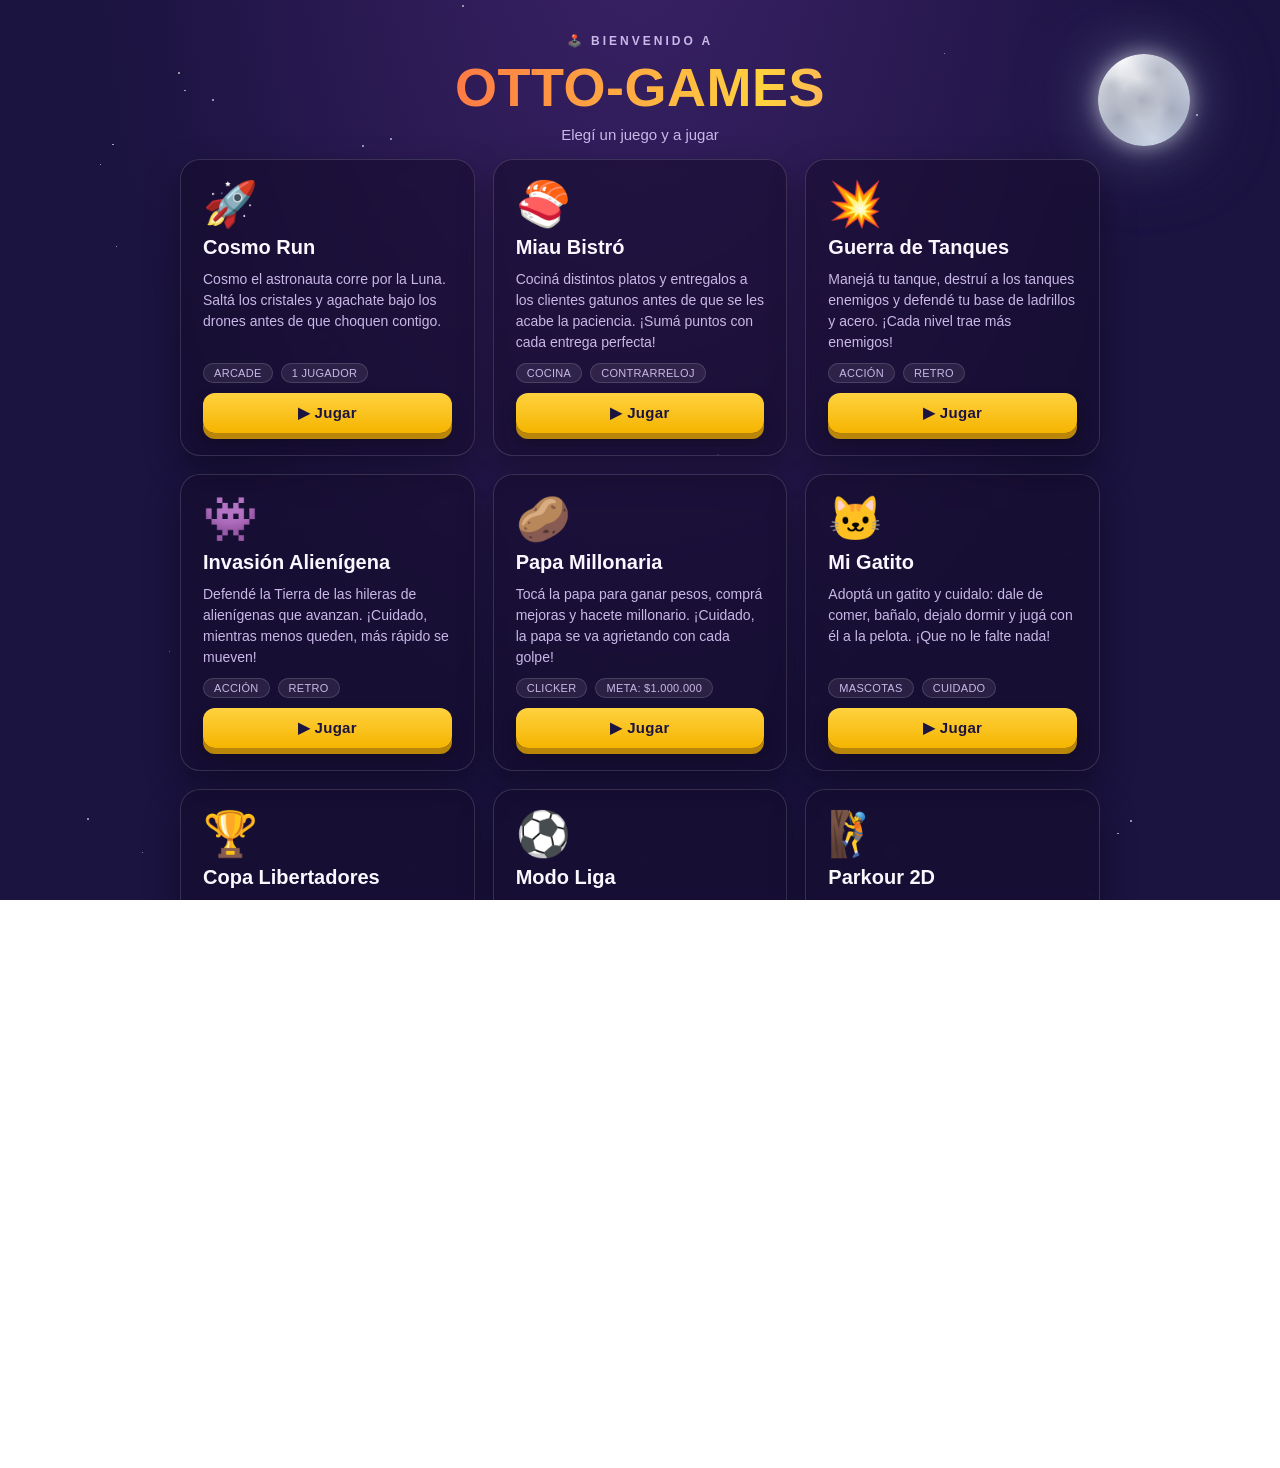
==== commit 3ca02e16: "Agregar Mundial Penalty Shooter: base del juego completo (#24) Elegís una selección entre 32 países " ====
--- a/index.html
+++ b/index.html
@@ -755,6 +755,7 @@
 
       <div class="liber-sub-view is-hidden" id="liberStageView">
         <h2 class="liber-select-title" id="liberStageTitle">Fase de grupos</h2>
+        <div class="fixture-current is-hidden" id="liberFixtureCurrent"></div>
         <table class="group-table" id="liberGroupTable">
           <thead><tr><th>Equipo</th><th>Pts</th><th>DG</th></tr></thead>
           <tbody id="liberGroupTableBody"></tbody>
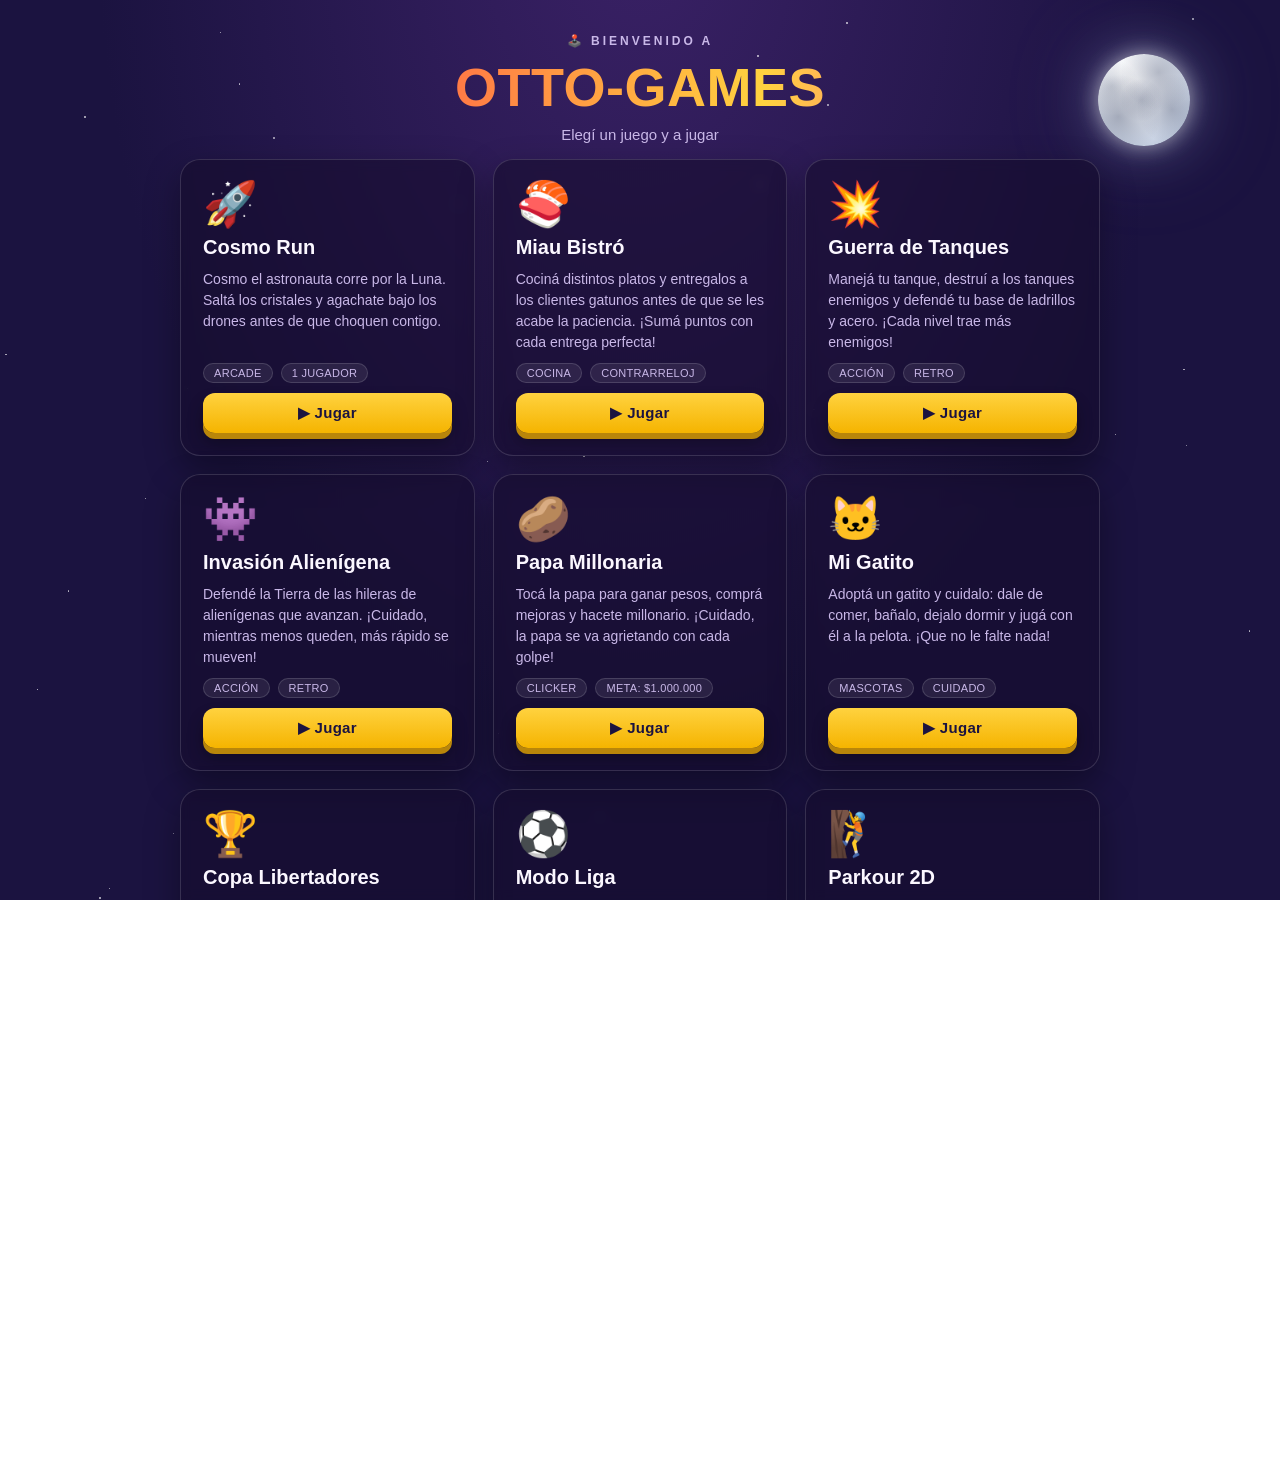
==== commit ef4ae38f: "Mejorar jugabilidad del Mundial Penalty Shooter: duelo real, precisión y estadio - El jugador ya nun" ====
--- a/index.html
+++ b/index.html
@@ -1067,10 +1067,14 @@
         <div class="wc-controls" id="wcControls">
           <div class="wc-control-step" id="wcStepDir">
             <p class="wc-control-label" id="wcStepDirLabel">Elegí la dirección</p>
-            <div class="wc-dir-row">
-              <button class="wc-choice-btn" data-dir="left">⬅️</button>
-              <button class="wc-choice-btn" data-dir="center">Centro</button>
-              <button class="wc-choice-btn" data-dir="right">➡️</button>
+            <div class="wc-dir-row wc-dir-row-7">
+              <button class="wc-choice-btn wc-choice-btn-sm" data-dir="farLeft" title="Muy izquierda">⏪</button>
+              <button class="wc-choice-btn wc-choice-btn-sm" data-dir="left" title="Izquierda">⬅️</button>
+              <button class="wc-choice-btn wc-choice-btn-sm" data-dir="centerLeft" title="Centro izquierda">↖️</button>
+              <button class="wc-choice-btn wc-choice-btn-sm" data-dir="center" title="Centro">⬆️</button>
+              <button class="wc-choice-btn wc-choice-btn-sm" data-dir="centerRight" title="Centro derecha">↗️</button>
+              <button class="wc-choice-btn wc-choice-btn-sm" data-dir="right" title="Derecha">➡️</button>
+              <button class="wc-choice-btn wc-choice-btn-sm" data-dir="farRight" title="Muy derecha">⏩</button>
             </div>
           </div>
           <div class="wc-control-step is-hidden" id="wcStepHeight">
--- a/css/mundial-penalty.css
+++ b/css/mundial-penalty.css
@@ -276,6 +276,27 @@
 }
 .wc-choice-btn:active{ transform:translateY(0); }
 .wc-choice-btn:focus-visible{ outline:2px solid var(--cyan); outline-offset:2px; }
+.wc-choice-btn.is-picked{
+  border-color:var(--gold);
+  background:rgba(255,210,63,0.16);
+  box-shadow:0 0 0 2px rgba(255,210,63,0.35);
+}
+
+.wc-dir-row-7{
+  flex-wrap:wrap;
+  justify-content:center;
+  max-width:460px;
+}
+.wc-choice-btn-sm{
+  min-width:46px;
+  padding:10px 8px;
+  font-size:17px;
+  border-radius:10px;
+}
+@media (max-width:520px){
+  .wc-choice-btn-sm{ min-width:40px; padding:9px 6px; font-size:15px; }
+  .wc-dir-row-7{ gap:6px; }
+}
 
 .wc-power-bar{
   position:relative;
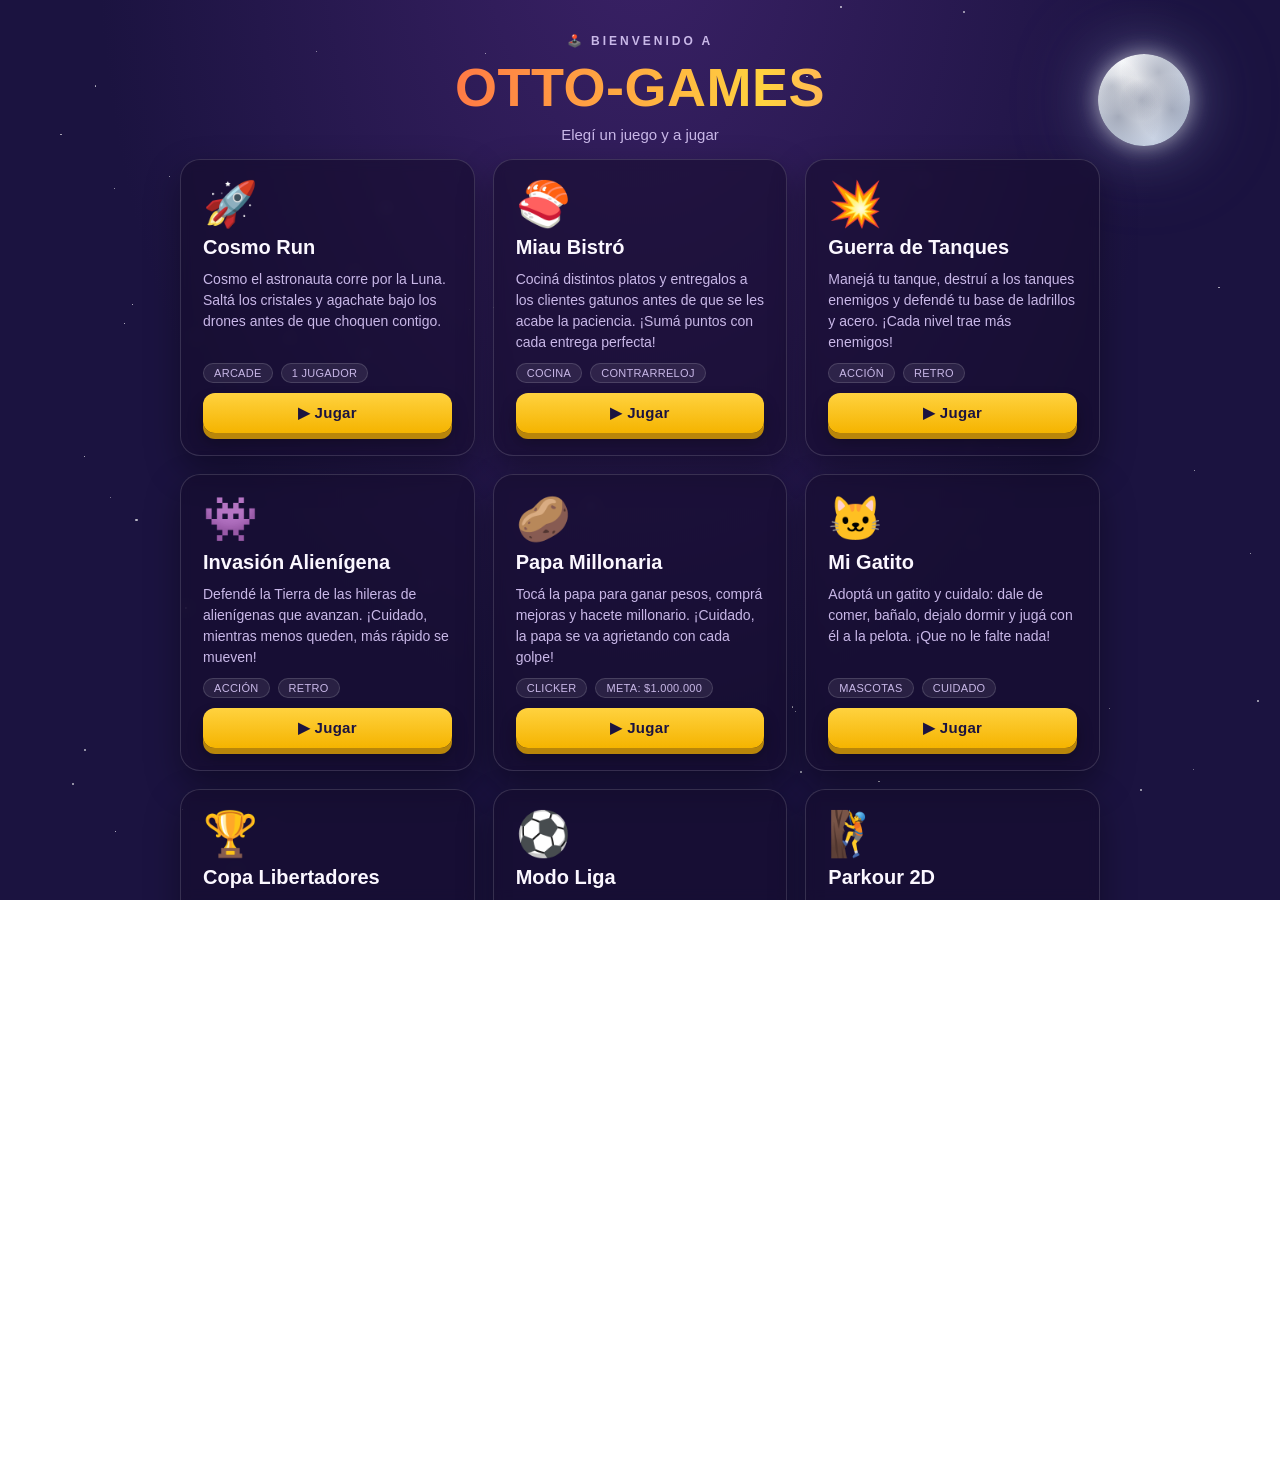
==== commit 41dc8d8b: "Mundial Penalty Shooter: apuntado libre con mira y arquero jugable por reacción Cambia por completo " ====
--- a/index.html
+++ b/index.html
@@ -1051,6 +1051,8 @@
 
           <div class="wc-turn-banner is-hidden" id="wcTurnBanner">Pateás vos</div>
 
+          <div class="wc-reaction-bar is-hidden" id="wcReactionBar"><div class="wc-reaction-fill" id="wcReactionFill"></div></div>
+
           <div class="overlay" id="wcStartOverlay">
             <h2 id="wcStartTitle">¿Listo para la tanda?</h2>
             <p id="wcStartDesc">5 penales por equipo. Si empatan, muerte súbita.</p>
@@ -1065,26 +1067,7 @@
         </div>
 
         <div class="wc-controls" id="wcControls">
-          <div class="wc-control-step" id="wcStepDir">
-            <p class="wc-control-label" id="wcStepDirLabel">Elegí la dirección</p>
-            <div class="wc-dir-row wc-dir-row-7">
-              <button class="wc-choice-btn wc-choice-btn-sm" data-dir="farLeft" title="Muy izquierda">⏪</button>
-              <button class="wc-choice-btn wc-choice-btn-sm" data-dir="left" title="Izquierda">⬅️</button>
-              <button class="wc-choice-btn wc-choice-btn-sm" data-dir="centerLeft" title="Centro izquierda">↖️</button>
-              <button class="wc-choice-btn wc-choice-btn-sm" data-dir="center" title="Centro">⬆️</button>
-              <button class="wc-choice-btn wc-choice-btn-sm" data-dir="centerRight" title="Centro derecha">↗️</button>
-              <button class="wc-choice-btn wc-choice-btn-sm" data-dir="right" title="Derecha">➡️</button>
-              <button class="wc-choice-btn wc-choice-btn-sm" data-dir="farRight" title="Muy derecha">⏩</button>
-            </div>
-          </div>
-          <div class="wc-control-step is-hidden" id="wcStepHeight">
-            <p class="wc-control-label" id="wcStepHeightLabel">Elegí la altura</p>
-            <div class="wc-dir-row">
-              <button class="wc-choice-btn" data-height="low">⬇️</button>
-              <button class="wc-choice-btn" data-height="mid">Media</button>
-              <button class="wc-choice-btn" data-height="high">⬆️</button>
-            </div>
-          </div>
+          <p class="wc-control-label" id="wcAimHint">Movete con el mouse o las flechas · Click, Espacio o toque para confirmar</p>
           <div class="wc-control-step is-hidden" id="wcStepPower">
             <p class="wc-control-label">Hacé clic para fijar la potencia</p>
             <button class="wc-power-bar" id="wcPowerBar" aria-label="Fijar potencia">
@@ -1092,6 +1075,7 @@
               <span class="wc-power-needle" id="wcPowerNeedle"></span>
             </button>
           </div>
+          <button class="big-btn wc-dive-btn is-hidden" id="wcDiveBtn">🧤 ¡ATAJAR!</button>
           <p class="wc-training-hint is-hidden" id="wcTrainingHint">Modo entrenamiento — <button class="text-btn" id="wcTrainingExitBtn">salir</button></p>
         </div>
       </div>
--- a/css/mundial-penalty.css
+++ b/css/mundial-penalty.css
@@ -251,51 +251,39 @@
   font-weight:700;
   color:var(--ink-soft);
 }
-.wc-dir-row{
-  display:flex;
-  gap:10px;
-}
-.wc-choice-btn{
-  appearance:none;
-  min-width:78px;
-  padding:14px 16px;
-  border-radius:12px;
-  border:1px solid var(--panel-border);
-  background:var(--panel);
-  color:var(--ink);
-  font-family:inherit;
-  font-size:16px;
-  font-weight:800;
-  cursor:pointer;
-  transition:transform 0.12s ease, border-color 0.12s ease, background 0.12s ease;
-}
-.wc-choice-btn:hover{
-  transform:translateY(-2px);
-  border-color:rgba(255,210,63,0.55);
-  background:rgba(255,210,63,0.08);
-}
-.wc-choice-btn:active{ transform:translateY(0); }
-.wc-choice-btn:focus-visible{ outline:2px solid var(--cyan); outline-offset:2px; }
-.wc-choice-btn.is-picked{
-  border-color:var(--gold);
-  background:rgba(255,210,63,0.16);
-  box-shadow:0 0 0 2px rgba(255,210,63,0.35);
-}
-
-.wc-dir-row-7{
-  flex-wrap:wrap;
-  justify-content:center;
-  max-width:460px;
-}
-.wc-choice-btn-sm{
-  min-width:46px;
-  padding:10px 8px;
-  font-size:17px;
-  border-radius:10px;
-}
-@media (max-width:520px){
-  .wc-choice-btn-sm{ min-width:40px; padding:9px 6px; font-size:15px; }
-  .wc-dir-row-7{ gap:6px; }
+.wc-control-label.is-hidden{ display:none; }
+#wcCanvas{ touch-action:none; cursor:crosshair; }
+
+.wc-dive-btn{
+  font-size:20px;
+  padding:16px 40px;
+  animation:wcDivePulse 0.9s ease infinite;
+}
+.wc-dive-btn.is-hidden{ display:none; animation:none; }
+@keyframes wcDivePulse{
+  0%, 100%{ box-shadow:0 6px 18px rgba(0,0,0,0.35); }
+  50%{ box-shadow:0 6px 26px rgba(255,210,63,0.55); }
+}
+@media (prefers-reduced-motion: reduce){
+  .wc-dive-btn{ animation:none; }
+}
+
+.wc-reaction-bar{
+  position:absolute;
+  top:48px; left:10%; right:10%;
+  height:8px;
+  border-radius:999px;
+  background:rgba(0,0,0,0.4);
+  border:1px solid rgba(255,255,255,0.2);
+  overflow:hidden;
+}
+.wc-reaction-bar.is-hidden{ display:none; }
+.wc-reaction-fill{
+  height:100%;
+  width:100%;
+  background:linear-gradient(90deg, #3fbf5f, #ffd23f, #ff5c3f);
+  transform-origin:left center;
+  transition:transform 0.05s linear;
 }
 
 .wc-power-bar{
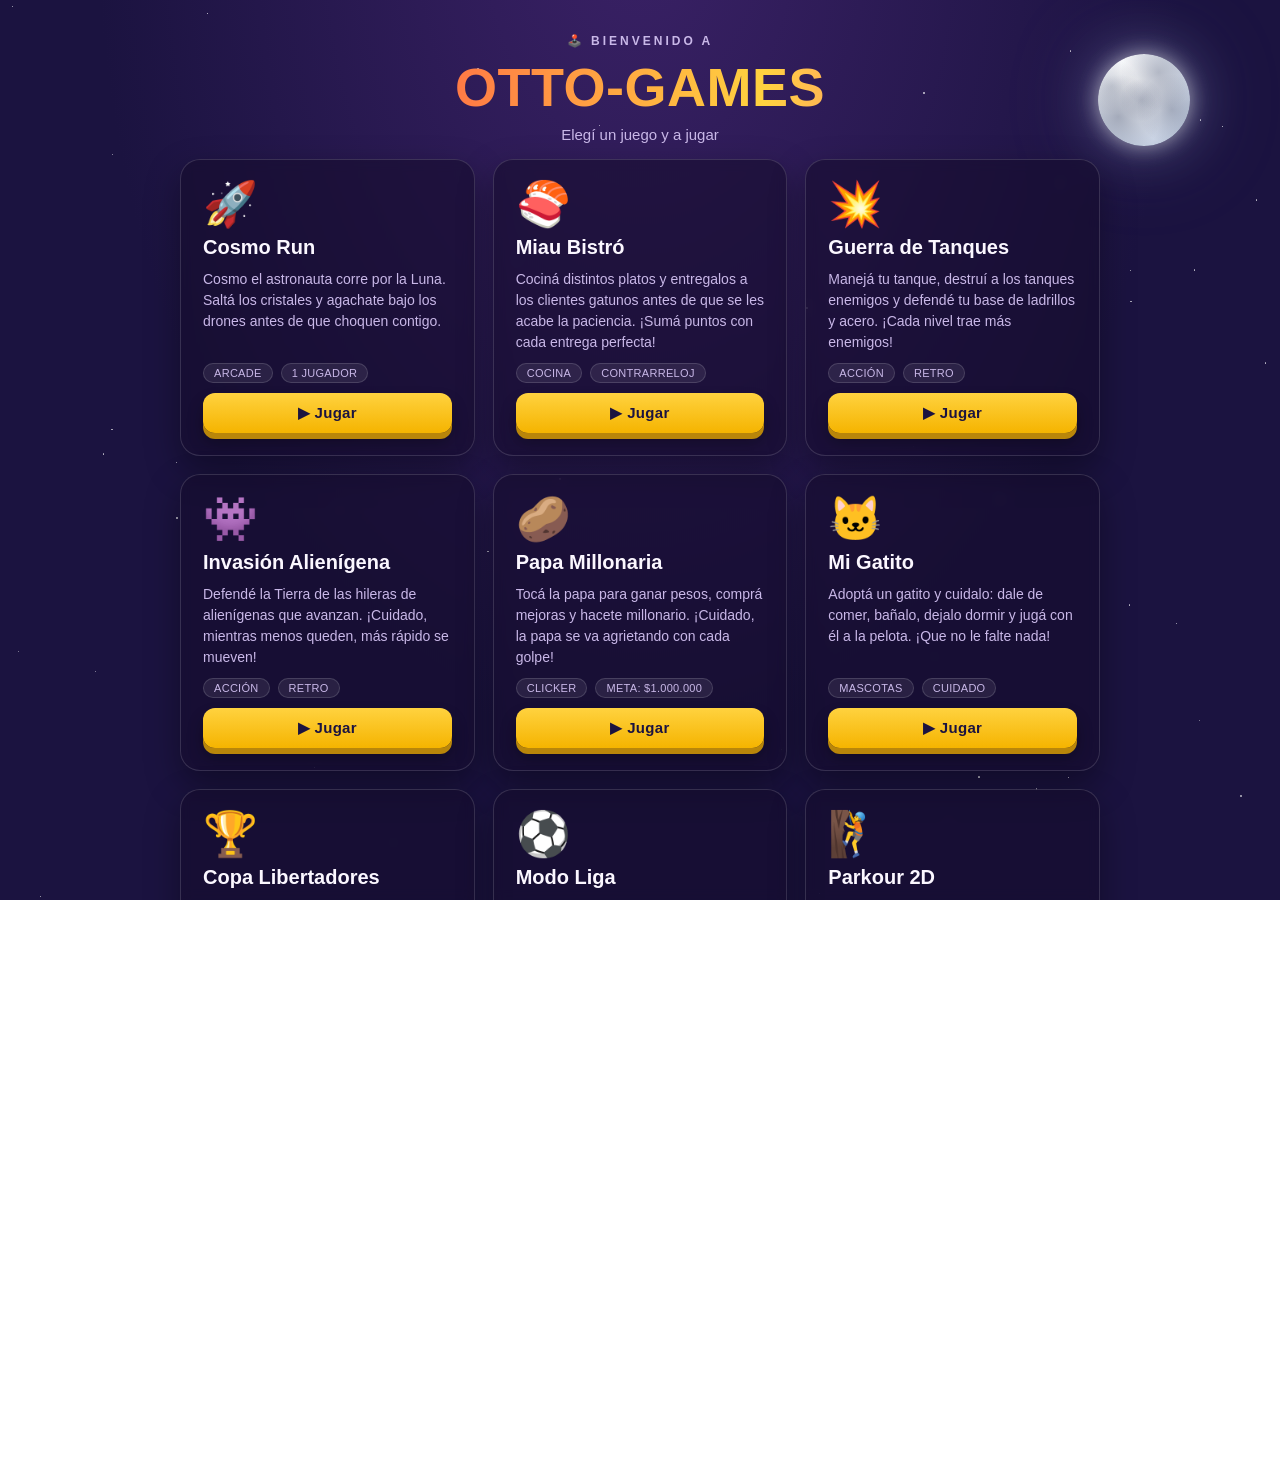
==== commit f6395a4b: "Mejorar Mundial Penalty Shooter: controles claros, lobby con estadio y HUD renovado Vuelve a botones" ====
--- a/index.html
+++ b/index.html
@@ -961,17 +961,30 @@
         <button class="mute-btn" id="wcMuteBtn" title="Silenciar sonido" aria-label="Silenciar sonido">🔊</button>
       </div>
 
-      <div class="wc-sub-view" id="wcMenuView">
+      <div class="wc-sub-view wc-menu-shell" id="wcMenuView">
         <div class="wc-menu-stadium" aria-hidden="true">
-          <div class="wc-menu-lights"></div>
-          <div class="wc-menu-pitch"></div>
-          <div class="wc-menu-ball"><div class="wc-menu-ball-pentagon p1"></div><div class="wc-menu-ball-pentagon p2"></div><div class="wc-menu-ball-pentagon p3"></div></div>
-        </div>
-        <div class="wc-menu-buttons">
-          <button class="wc-menu-btn" id="wcMenuPlayBtn">🌍 Jugar Mundial</button>
-          <button class="wc-menu-btn" id="wcMenuTrainBtn">🎯 Entrenamiento</button>
-          <button class="wc-menu-btn" id="wcMenuConfigBtn">⚙️ Configuración</button>
-          <button class="wc-menu-btn" id="wcMenuStatsBtn">🏆 Estadísticas</button>
+          <div class="wc-menu-floodlights"></div>
+          <div class="wc-menu-stands"></div>
+          <div class="wc-menu-flags">
+            <span class="wc-menu-flag f1"></span>
+            <span class="wc-menu-flag f2"></span>
+            <span class="wc-menu-flag f3"></span>
+            <span class="wc-menu-flag f4"></span>
+            <span class="wc-menu-flag f5"></span>
+          </div>
+          <div class="wc-menu-billboard"></div>
+          <div class="wc-menu-pitch">
+            <div class="wc-menu-ball"><div class="wc-menu-ball-pentagon p1"></div><div class="wc-menu-ball-pentagon p2"></div><div class="wc-menu-ball-pentagon p3"></div></div>
+          </div>
+        </div>
+        <div class="wc-menu-panel">
+          <p class="wc-menu-panel-title">🏆 MUNDIAL PENALTY SHOOTER</p>
+          <div class="wc-menu-buttons">
+            <button class="wc-menu-btn" id="wcMenuPlayBtn">🌍 Jugar Mundial</button>
+            <button class="wc-menu-btn" id="wcMenuTrainBtn">🎯 Entrenamiento</button>
+            <button class="wc-menu-btn" id="wcMenuConfigBtn">⚙️ Configuración</button>
+            <button class="wc-menu-btn" id="wcMenuStatsBtn">🏆 Estadísticas</button>
+          </div>
         </div>
       </div>
 
@@ -1039,19 +1052,26 @@
       </div>
 
       <div class="wc-sub-view is-hidden" id="wcMatchView">
-        <div class="liber-hud wc-match-hud">
-          <div class="hud-chip liber-team-chip" id="wcHomeChip"><span class="team-badge" id="wcHomeBadge"></span> <b id="wcScoreHome">0</b></div>
-          <div class="hud-chip" id="wcRoundChip">Penal <b id="wcRoundVal">1</b></div>
-          <div class="hud-chip liber-team-chip" id="wcAwayChip"><span class="team-badge" id="wcAwayBadge"></span> <b id="wcScoreAway">0</b></div>
-        </div>
+        <div class="wc-scoreboard" id="wcScoreboard">
+          <div class="wc-scoreboard-team">
+            <span class="wc-scoreboard-flag" id="wcHomeFlag">🏳️</span>
+            <span class="wc-scoreboard-code" id="wcHomeCode">VOS</span>
+          </div>
+          <div class="wc-scoreboard-score">
+            <b id="wcScoreHome">0</b><span class="wc-scoreboard-dash">—</span><b id="wcScoreAway">0</b>
+          </div>
+          <div class="wc-scoreboard-team wc-scoreboard-team-away">
+            <span class="wc-scoreboard-code" id="wcAwayCode">RIV</span>
+            <span class="wc-scoreboard-flag" id="wcAwayFlag">🏳️</span>
+          </div>
+        </div>
+        <p class="wc-round-label" id="wcRoundLabel">PENAL 1 DE 5</p>
         <div class="wc-shootout-track" id="wcShootoutTrack"></div>
 
         <div class="frame wc-frame">
           <canvas id="wcCanvas" width="900" height="480"></canvas>
 
           <div class="wc-turn-banner is-hidden" id="wcTurnBanner">Pateás vos</div>
-
-          <div class="wc-reaction-bar is-hidden" id="wcReactionBar"><div class="wc-reaction-fill" id="wcReactionFill"></div></div>
 
           <div class="overlay" id="wcStartOverlay">
             <h2 id="wcStartTitle">¿Listo para la tanda?</h2>
@@ -1067,15 +1087,37 @@
         </div>
 
         <div class="wc-controls" id="wcControls">
-          <p class="wc-control-label" id="wcAimHint">Movete con el mouse o las flechas · Click, Espacio o toque para confirmar</p>
+          <div class="wc-control-step is-hidden" id="wcStepDir">
+            <p class="wc-control-label">Dirección</p>
+            <div class="wc-choice-row">
+              <button class="wc-choice-btn" data-dir="left">⬅️ Izquierda</button>
+              <button class="wc-choice-btn" data-dir="center">⬆️ Centro</button>
+              <button class="wc-choice-btn" data-dir="right">➡️ Derecha</button>
+            </div>
+          </div>
+          <div class="wc-control-step is-hidden" id="wcStepHeight">
+            <p class="wc-control-label">Altura</p>
+            <div class="wc-choice-row">
+              <button class="wc-choice-btn" data-height="low">⬇️ Bajo</button>
+              <button class="wc-choice-btn" data-height="mid">➡️ Medio</button>
+              <button class="wc-choice-btn" data-height="high">⬆️ Alto</button>
+            </div>
+          </div>
           <div class="wc-control-step is-hidden" id="wcStepPower">
-            <p class="wc-control-label">Hacé clic para fijar la potencia</p>
+            <p class="wc-control-label">Potencia — hacé clic para fijarla</p>
             <button class="wc-power-bar" id="wcPowerBar" aria-label="Fijar potencia">
               <span class="wc-power-sweet" aria-hidden="true"></span>
               <span class="wc-power-needle" id="wcPowerNeedle"></span>
             </button>
           </div>
-          <button class="big-btn wc-dive-btn is-hidden" id="wcDiveBtn">🧤 ¡ATAJAR!</button>
+          <div class="wc-control-step is-hidden" id="wcStepGkDir">
+            <p class="wc-control-label">¿Hacia dónde te tirás?</p>
+            <div class="wc-choice-row">
+              <button class="wc-choice-btn" data-dir="left">⬅️ Izquierda</button>
+              <button class="wc-choice-btn" data-dir="center">⬆️ Centro</button>
+              <button class="wc-choice-btn" data-dir="right">➡️ Derecha</button>
+            </div>
+          </div>
           <p class="wc-training-hint is-hidden" id="wcTrainingHint">Modo entrenamiento — <button class="text-btn" id="wcTrainingExitBtn">salir</button></p>
         </div>
       </div>
--- a/css/mundial-penalty.css
+++ b/css/mundial-penalty.css
@@ -23,43 +23,108 @@
   .wc-sub-view{ animation:none; }
 }
 
-/* ---------- Menu principal ---------- */
+/* ---------- Menu principal: estadio de noche a pantalla completa ---------- */
+.wc-menu-shell{
+  position:relative;
+  min-height:600px;
+  padding:0;
+  border-radius:18px;
+  overflow:hidden;
+  justify-content:center;
+  align-items:center;
+  border:1px solid var(--panel-border);
+}
 .wc-menu-stadium{
-  position:relative;
-  height:200px;
-  border-radius:16px;
+  position:absolute;
+  inset:0;
   overflow:hidden;
-  background:linear-gradient(180deg, #0c1730 0%, #142449 55%, #1c8a3e 55%, #167030 100%);
-  border:1px solid var(--panel-border);
-}
-.wc-menu-lights{
+  background:linear-gradient(180deg, #050810 0%, #0a1024 34%, #0e2038 58%, #1c8a3e 58%, #0f5c28 100%);
+}
+.wc-menu-floodlights{
   position:absolute;
   inset:0;
   background:
-    radial-gradient(120px 90px at 6% 0%, rgba(255,255,255,0.35), transparent 65%),
-    radial-gradient(120px 90px at 94% 0%, rgba(255,255,255,0.35), transparent 65%),
-    radial-gradient(220px 140px at 50% 110%, rgba(0,0,0,0.35), transparent 70%);
+    radial-gradient(180px 130px at 4% 0%, rgba(255,255,255,0.4), transparent 65%),
+    radial-gradient(180px 130px at 96% 0%, rgba(255,255,255,0.4), transparent 65%),
+    radial-gradient(240px 160px at 50% 0%, rgba(255,255,255,0.18), transparent 70%),
+    radial-gradient(360px 220px at 50% 115%, rgba(0,0,0,0.4), transparent 70%);
+}
+.wc-menu-stands{
+  position:absolute;
+  left:0; right:0; top:0;
+  height:40%;
+  background:
+    repeating-linear-gradient(0deg, rgba(0,0,0,0.4) 0 6px, transparent 6px 13px),
+    repeating-linear-gradient(90deg,
+      rgba(255,92,122,0.32) 0 3px, rgba(255,210,63,0.28) 3px 6px,
+      rgba(92,201,255,0.28) 6px 9px, rgba(126,217,87,0.28) 9px 12px,
+      rgba(184,146,255,0.24) 12px 15px, transparent 15px 19px),
+    linear-gradient(180deg, #0c1226 0%, #121a34 65%, #0a0f1e 100%);
+}
+.wc-menu-flags{
+  position:absolute;
+  left:0; right:0; top:2px;
+  height:22px;
+  pointer-events:none;
+}
+.wc-menu-flag{
+  position:absolute;
+  top:0;
+  width:24px; height:16px;
+  clip-path:polygon(0 0, 100% 22%, 0 100%);
+  animation:wcFlagWave 2.6s ease-in-out infinite;
+  transform-origin:left center;
+  opacity:0.9;
+}
+.wc-menu-flag.f1{ left:6%; background:#5cc9ff; animation-delay:0s; }
+.wc-menu-flag.f2{ left:26%; background:#ffd23f; animation-delay:0.3s; }
+.wc-menu-flag.f3{ left:48%; background:#ff5c7a; animation-delay:0.6s; }
+.wc-menu-flag.f4{ left:68%; background:#7ed957; animation-delay:0.9s; }
+.wc-menu-flag.f5{ left:88%; background:#b892ff; animation-delay:1.2s; }
+@keyframes wcFlagWave{
+  0%,100%{ transform:skewY(-7deg) rotate(0deg); }
+  50%{ transform:skewY(7deg) rotate(4deg); }
+}
+@media (prefers-reduced-motion: reduce){
+  .wc-menu-flag{ animation:none; }
+}
+.wc-menu-billboard{
+  position:absolute;
+  left:0; right:0; top:39%;
+  height:16px;
+  background:linear-gradient(90deg, #ffd23f, #ff5c7a 30%, #5cc9ff 60%, #7ed957 90%);
+  opacity:0.85;
+  box-shadow:0 0 20px rgba(255,210,63,0.4);
 }
 .wc-menu-pitch{
   position:absolute;
   left:0; right:0; bottom:0;
-  height:46%;
-  background:repeating-linear-gradient(90deg, rgba(255,255,255,0.05) 0 26px, rgba(0,0,0,0.05) 26px 52px);
+  top:42%;
+  background:repeating-linear-gradient(90deg, rgba(255,255,255,0.05) 0 34px, rgba(0,0,0,0.06) 34px 68px);
 }
 .wc-menu-pitch::before{
   content:'';
   position:absolute;
-  left:50%; bottom:8px;
-  width:70px; height:70px;
-  margin-left:-35px;
-  border:2px solid rgba(255,255,255,0.55);
+  left:50%; bottom:6%;
+  width:130px; height:130px;
+  margin-left:-65px;
+  border:2px solid rgba(255,255,255,0.5);
   border-radius:50%;
 }
+.wc-menu-pitch::after{
+  content:'';
+  position:absolute;
+  left:50%; bottom:0;
+  width:260px; height:38%;
+  margin-left:-130px;
+  border:2px solid rgba(255,255,255,0.4);
+  border-bottom:none;
+  border-radius:6px 6px 0 0;
+}
 .wc-menu-ball{
   position:absolute;
-  left:50%; top:50%;
-  width:46px; height:46px;
-  margin:-23px 0 0 -23px;
+  left:20%; top:22%;
+  width:40px; height:40px;
   border-radius:50%;
   background:radial-gradient(circle at 32% 28%, #ffffff, #e6e6e6 55%, #b9b9b9 100%);
   box-shadow:0 8px 16px rgba(0,0,0,0.45), 0 0 0 1px rgba(0,0,0,0.15);
@@ -74,20 +139,43 @@
 }
 .wc-menu-ball-pentagon{
   position:absolute;
-  width:12px; height:12px;
+  width:10px; height:10px;
   background:#1a1a1a;
   clip-path:polygon(50% 0%, 100% 38%, 82% 100%, 18% 100%, 0% 38%);
 }
-.wc-menu-ball-pentagon.p1{ top:6px; left:17px; }
-.wc-menu-ball-pentagon.p2{ top:22px; left:4px; width:10px; height:10px; }
-.wc-menu-ball-pentagon.p3{ top:22px; left:30px; width:10px; height:10px; }
-
+.wc-menu-ball-pentagon.p1{ top:5px; left:15px; }
+.wc-menu-ball-pentagon.p2{ top:19px; left:4px; width:8px; height:8px; }
+.wc-menu-ball-pentagon.p3{ top:19px; left:26px; width:8px; height:8px; }
+
+.wc-menu-panel{
+  position:relative;
+  z-index:2;
+  width:92%;
+  max-width:440px;
+  padding:22px 20px 26px;
+  border-radius:20px;
+  background:rgba(13,9,32,0.6);
+  backdrop-filter:blur(7px);
+  -webkit-backdrop-filter:blur(7px);
+  border:1px solid rgba(255,210,63,0.28);
+  box-shadow:0 20px 44px rgba(0,0,0,0.5);
+  display:flex;
+  flex-direction:column;
+  align-items:center;
+  gap:16px;
+}
+.wc-menu-panel-title{
+  margin:0;
+  font-size:13px;
+  font-weight:900;
+  letter-spacing:.06em;
+  color:var(--gold);
+  text-align:center;
+}
 .wc-menu-buttons{
   display:grid;
   grid-template-columns:repeat(2,1fr);
   gap:12px;
-  max-width:460px;
-  margin:0 auto;
   width:100%;
 }
 .wc-menu-btn{
@@ -95,7 +183,7 @@
   border:1px solid var(--panel-border);
   border-radius:14px;
   padding:20px 12px;
-  background:var(--panel);
+  background:rgba(28,20,54,0.75);
   color:var(--ink);
   font-family:inherit;
   font-size:15px;
@@ -186,6 +274,43 @@
 .wc-bracket-match.is-done{ color:var(--ink); }
 
 /* ---------- Partido de penales ---------- */
+.wc-scoreboard{
+  display:flex;
+  align-items:center;
+  justify-content:center;
+  gap:14px;
+  margin:0 auto;
+}
+.wc-scoreboard-team{
+  display:flex;
+  align-items:center;
+  gap:6px;
+  font-weight:800;
+  font-size:15px;
+  letter-spacing:.03em;
+}
+.wc-scoreboard-team-away{ flex-direction:row-reverse; }
+.wc-scoreboard-flag{ font-size:22px; line-height:1; }
+.wc-scoreboard-code{ color:var(--ink); }
+.wc-scoreboard-score{
+  display:flex;
+  align-items:center;
+  gap:8px;
+  font-size:26px;
+  font-weight:900;
+  color:var(--gold);
+  min-width:96px;
+  justify-content:center;
+}
+.wc-scoreboard-dash{ font-size:16px; color:var(--ink-soft); }
+.wc-round-label{
+  margin:0;
+  text-align:center;
+  font-size:12px;
+  font-weight:800;
+  letter-spacing:.06em;
+  color:var(--ink-soft);
+}
 .wc-match-hud{ margin-bottom:2px; }
 .wc-shootout-track{
   display:flex;
@@ -252,39 +377,35 @@
   color:var(--ink-soft);
 }
 .wc-control-label.is-hidden{ display:none; }
-#wcCanvas{ touch-action:none; cursor:crosshair; }
-
-.wc-dive-btn{
-  font-size:20px;
-  padding:16px 40px;
-  animation:wcDivePulse 0.9s ease infinite;
-}
-.wc-dive-btn.is-hidden{ display:none; animation:none; }
-@keyframes wcDivePulse{
-  0%, 100%{ box-shadow:0 6px 18px rgba(0,0,0,0.35); }
-  50%{ box-shadow:0 6px 26px rgba(255,210,63,0.55); }
-}
-@media (prefers-reduced-motion: reduce){
-  .wc-dive-btn{ animation:none; }
-}
-
-.wc-reaction-bar{
-  position:absolute;
-  top:48px; left:10%; right:10%;
-  height:8px;
-  border-radius:999px;
-  background:rgba(0,0,0,0.4);
-  border:1px solid rgba(255,255,255,0.2);
-  overflow:hidden;
-}
-.wc-reaction-bar.is-hidden{ display:none; }
-.wc-reaction-fill{
-  height:100%;
-  width:100%;
-  background:linear-gradient(90deg, #3fbf5f, #ffd23f, #ff5c3f);
-  transform-origin:left center;
-  transition:transform 0.05s linear;
-}
+#wcCanvas{ touch-action:none; }
+
+.wc-choice-row{
+  display:flex;
+  gap:10px;
+  flex-wrap:wrap;
+  justify-content:center;
+}
+.wc-choice-btn{
+  appearance:none;
+  border:1px solid var(--panel-border);
+  border-radius:12px;
+  padding:14px 20px;
+  background:var(--panel);
+  color:var(--ink);
+  font-family:inherit;
+  font-size:15px;
+  font-weight:800;
+  cursor:pointer;
+  box-shadow:0 4px 10px rgba(0,0,0,0.25);
+  transition:transform 0.15s ease, box-shadow 0.15s ease, border-color 0.15s ease;
+}
+.wc-choice-btn:hover{
+  transform:translateY(-2px);
+  border-color:rgba(255,210,63,0.55);
+  box-shadow:0 8px 18px rgba(0,0,0,0.3);
+}
+.wc-choice-btn:active{ transform:translateY(0); }
+.wc-choice-btn:focus-visible{ outline:3px solid var(--cyan); outline-offset:2px; }
 
 .wc-power-bar{
   position:relative;
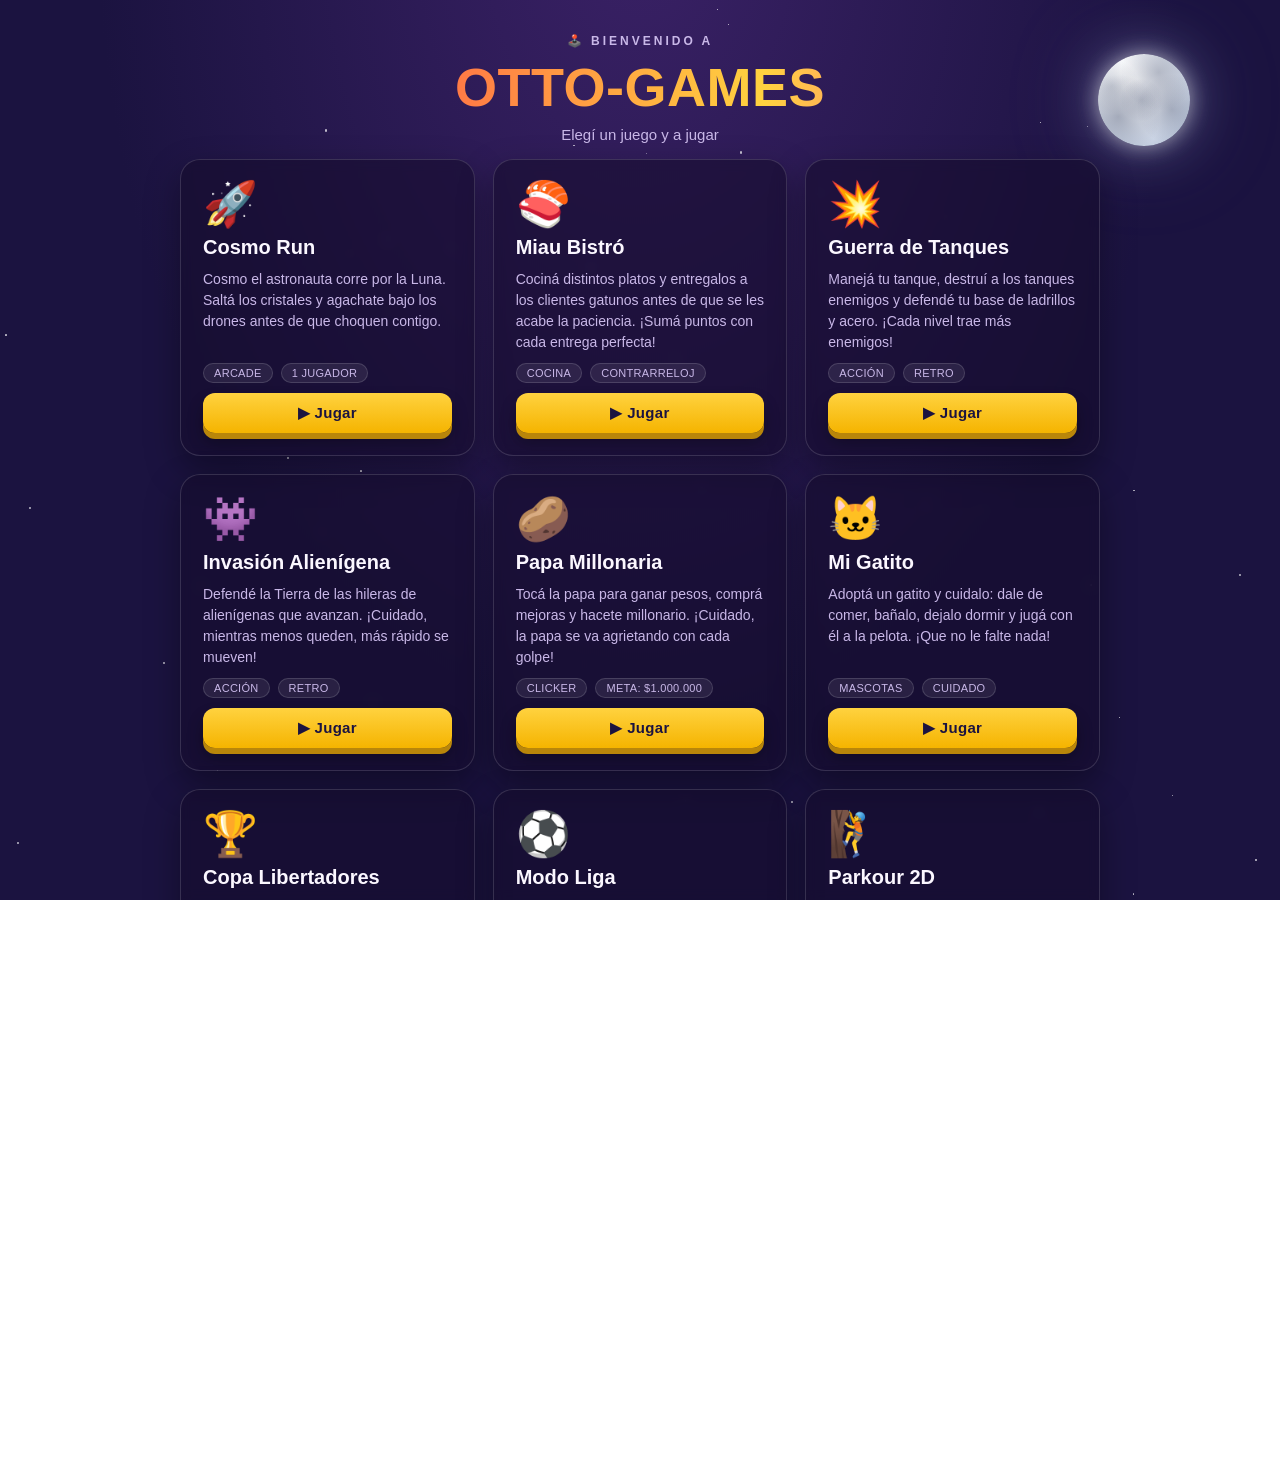
==== commit 61db9e1c: "Mundial Penalty Shooter: volver a la mira para patear + travesaño y confirmación al atajar Restaura " ====
--- a/index.html
+++ b/index.html
@@ -1087,22 +1087,7 @@
         </div>
 
         <div class="wc-controls" id="wcControls">
-          <div class="wc-control-step is-hidden" id="wcStepDir">
-            <p class="wc-control-label">Dirección</p>
-            <div class="wc-choice-row">
-              <button class="wc-choice-btn" data-dir="left">⬅️ Izquierda</button>
-              <button class="wc-choice-btn" data-dir="center">⬆️ Centro</button>
-              <button class="wc-choice-btn" data-dir="right">➡️ Derecha</button>
-            </div>
-          </div>
-          <div class="wc-control-step is-hidden" id="wcStepHeight">
-            <p class="wc-control-label">Altura</p>
-            <div class="wc-choice-row">
-              <button class="wc-choice-btn" data-height="low">⬇️ Bajo</button>
-              <button class="wc-choice-btn" data-height="mid">➡️ Medio</button>
-              <button class="wc-choice-btn" data-height="high">⬆️ Alto</button>
-            </div>
-          </div>
+          <p class="wc-control-label" id="wcAimHint">Movete con el mouse, el dedo o las flechas · Tocá, hacé clic o presioná Espacio para confirmar la dirección</p>
           <div class="wc-control-step is-hidden" id="wcStepPower">
             <p class="wc-control-label">Potencia — hacé clic para fijarla</p>
             <button class="wc-power-bar" id="wcPowerBar" aria-label="Fijar potencia">
@@ -1116,7 +1101,9 @@
               <button class="wc-choice-btn" data-dir="left">⬅️ Izquierda</button>
               <button class="wc-choice-btn" data-dir="center">⬆️ Centro</button>
               <button class="wc-choice-btn" data-dir="right">➡️ Derecha</button>
+              <button class="wc-choice-btn" data-dir="top">🥅 Travesaño</button>
             </div>
+            <button class="big-btn wc-ready-btn is-hidden" id="wcGkReadyBtn" disabled>¡Estoy listo!</button>
           </div>
           <p class="wc-training-hint is-hidden" id="wcTrainingHint">Modo entrenamiento — <button class="text-btn" id="wcTrainingExitBtn">salir</button></p>
         </div>
--- a/css/mundial-penalty.css
+++ b/css/mundial-penalty.css
@@ -377,7 +377,7 @@
   color:var(--ink-soft);
 }
 .wc-control-label.is-hidden{ display:none; }
-#wcCanvas{ touch-action:none; }
+#wcCanvas{ touch-action:none; cursor:crosshair; }
 
 .wc-choice-row{
   display:flex;
@@ -406,6 +406,14 @@
 }
 .wc-choice-btn:active{ transform:translateY(0); }
 .wc-choice-btn:focus-visible{ outline:3px solid var(--cyan); outline-offset:2px; }
+.wc-choice-btn.is-selected{
+  border-color:var(--gold);
+  background:rgba(255,210,63,0.16);
+  box-shadow:0 0 0 2px rgba(255,210,63,0.4), 0 8px 18px rgba(0,0,0,0.3);
+}
+.wc-ready-btn{ margin-top:4px; }
+.wc-ready-btn.is-hidden{ display:none; }
+.wc-ready-btn:disabled{ opacity:0.5; cursor:not-allowed; }
 
 .wc-power-bar{
   position:relative;
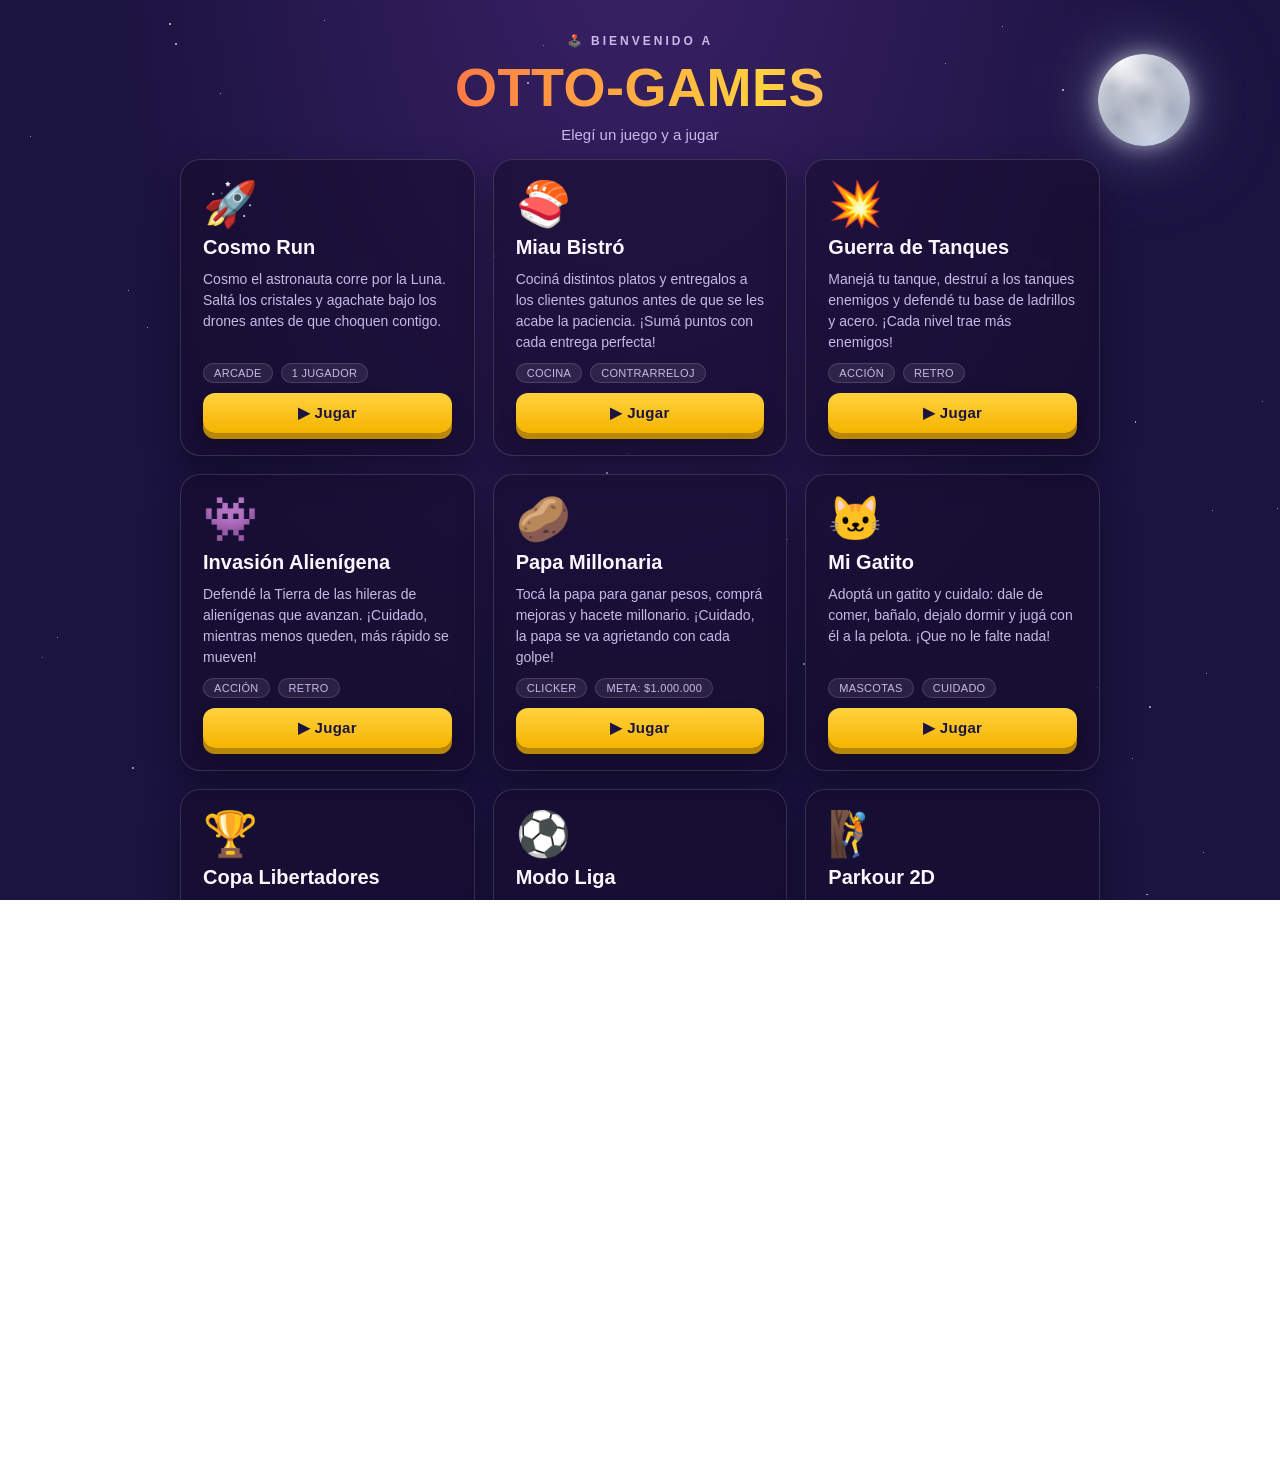
==== commit bd9de455: "Mundial Penalty Shooter: rediseño visual (tema oscuro dorado, sidebar y panel lateral) Aplica el tem" ====
--- a/index.html
+++ b/index.html
@@ -989,8 +989,30 @@
       </div>
 
       <div class="wc-sub-view is-hidden" id="wcTeamSelectView">
-        <h2 class="liber-select-title">Elegí tu selección</h2>
-        <div class="team-grid" id="wcTeamGrid"></div>
+        <div class="wc-select-layout">
+          <nav class="wc-side-nav" id="wcSideNav">
+            <button class="wc-side-btn wc-side-btn-primary" data-nav="jugar">🏆 JUGAR</button>
+            <button class="wc-side-btn" data-nav="torneo">🌍 TORNEO</button>
+            <button class="wc-side-btn is-active" data-nav="selecciones">🚩 SELECCIONES</button>
+            <button class="wc-side-btn" data-nav="estadisticas">📊 ESTADÍSTICAS</button>
+            <button class="wc-side-btn" data-nav="ranking">🥇 RANKING</button>
+            <button class="wc-side-btn" data-nav="config">⚙️ CONFIGURACIÓN</button>
+            <button class="wc-side-btn" data-nav="creditos">ℹ️ CRÉDITOS</button>
+          </nav>
+          <div class="wc-select-main">
+            <h2 class="liber-select-title">Elegí tu selección</h2>
+            <div class="team-grid wc-team-carousel" id="wcTeamGrid"></div>
+          </div>
+          <aside class="wc-info-panel">
+            <p class="wc-panel-label">🏆 Info Torneo</p>
+            <ul class="wc-info-list">
+              <li><span>Formato</span><b>Tanda de penales</b></li>
+              <li><span>Equipos</span><b>32</b></li>
+              <li><span>Dificultad</span><b id="wcInfoDifficulty">Normal</b></li>
+              <li><span>Premio</span><b>🏆 Ganar el Mundial</b></li>
+            </ul>
+          </aside>
+        </div>
         <div class="liber-team-detail is-hidden" id="wcTeamDetail">
           <div class="liber-detail-crest" id="wcDetailCrest"></div>
           <div class="liber-detail-info">
@@ -1001,6 +1023,19 @@
           </div>
           <button class="big-btn liber-detail-btn" id="wcDetailContinueBtn">Continuar →</button>
         </div>
+      </div>
+
+      <div class="wc-sub-view is-hidden" id="wcRankingView">
+        <button class="text-btn liber-back-step" id="wcRankingBackBtn">← Menú</button>
+        <h2 class="liber-select-title">Ranking</h2>
+        <p class="liber-stage-text">Tu mejor marca en este dispositivo.</p>
+        <div class="wc-stats-grid" id="wcRankingGrid"></div>
+      </div>
+
+      <div class="wc-sub-view is-hidden" id="wcCreditsView">
+        <button class="text-btn liber-back-step" id="wcCreditsBackBtn">← Menú</button>
+        <h2 class="liber-select-title">Créditos</h2>
+        <p class="liber-stage-text">Mundial Penalty Shooter — Otto Games.<br>Diseño, código y arte hechos para el arcade de Otto.</p>
       </div>
 
       <div class="wc-sub-view is-hidden" id="wcDifficultyView">
@@ -1068,44 +1103,46 @@
         <p class="wc-round-label" id="wcRoundLabel">PENAL 1 DE 5</p>
         <div class="wc-shootout-track" id="wcShootoutTrack"></div>
 
-        <div class="frame wc-frame">
-          <canvas id="wcCanvas" width="900" height="480"></canvas>
-
-          <div class="wc-turn-banner is-hidden" id="wcTurnBanner">Pateás vos</div>
-
-          <div class="overlay" id="wcStartOverlay">
-            <h2 id="wcStartTitle">¿Listo para la tanda?</h2>
-            <p id="wcStartDesc">5 penales por equipo. Si empatan, muerte súbita.</p>
-            <button class="big-btn" id="wcStartBtn">▶ Empezar</button>
-          </div>
-
-          <div class="overlay is-hidden" id="wcOverOverlay">
-            <h2 id="wcOverTitle">¡Ganaste la tanda!</h2>
-            <p id="wcOverScore">River 5 - 3 Brasil</p>
-            <button class="big-btn" id="wcOverContinueBtn">Continuar</button>
-          </div>
-        </div>
-
-        <div class="wc-controls" id="wcControls">
-          <p class="wc-control-label" id="wcAimHint">Movete con el mouse, el dedo o las flechas · Tocá, hacé clic o presioná Espacio para confirmar la dirección</p>
-          <div class="wc-control-step is-hidden" id="wcStepPower">
-            <p class="wc-control-label">Potencia — hacé clic para fijarla</p>
-            <button class="wc-power-bar" id="wcPowerBar" aria-label="Fijar potencia">
-              <span class="wc-power-sweet" aria-hidden="true"></span>
-              <span class="wc-power-needle" id="wcPowerNeedle"></span>
-            </button>
-          </div>
-          <div class="wc-control-step is-hidden" id="wcStepGkDir">
-            <p class="wc-control-label">¿Hacia dónde te tirás?</p>
-            <div class="wc-choice-row">
-              <button class="wc-choice-btn" data-dir="left">⬅️ Izquierda</button>
-              <button class="wc-choice-btn" data-dir="center">⬆️ Centro</button>
-              <button class="wc-choice-btn" data-dir="right">➡️ Derecha</button>
-              <button class="wc-choice-btn" data-dir="top">🥅 Travesaño</button>
+        <div class="wc-match-body">
+          <div class="frame wc-frame">
+            <canvas id="wcCanvas" width="900" height="480"></canvas>
+
+            <div class="wc-turn-banner is-hidden" id="wcTurnBanner">Pateás vos</div>
+
+            <div class="overlay" id="wcStartOverlay">
+              <h2 id="wcStartTitle">¿Listo para la tanda?</h2>
+              <p id="wcStartDesc">5 penales por equipo. Si empatan, muerte súbita.</p>
+              <button class="big-btn" id="wcStartBtn">▶ Empezar</button>
             </div>
-            <button class="big-btn wc-ready-btn is-hidden" id="wcGkReadyBtn" disabled>¡Estoy listo!</button>
-          </div>
-          <p class="wc-training-hint is-hidden" id="wcTrainingHint">Modo entrenamiento — <button class="text-btn" id="wcTrainingExitBtn">salir</button></p>
+
+            <div class="overlay is-hidden" id="wcOverOverlay">
+              <h2 id="wcOverTitle">¡Ganaste la tanda!</h2>
+              <p id="wcOverScore">River 5 - 3 Brasil</p>
+              <button class="big-btn" id="wcOverContinueBtn">Continuar</button>
+            </div>
+          </div>
+
+          <div class="wc-controls" id="wcControls">
+            <p class="wc-control-label" id="wcAimHint">Movete con el mouse, el dedo o las flechas · Tocá, hacé clic o presioná Espacio para confirmar la dirección</p>
+            <div class="wc-control-step is-hidden" id="wcStepPower">
+              <p class="wc-control-label">Potencia — hacé clic para fijarla</p>
+              <button class="wc-power-bar" id="wcPowerBar" aria-label="Fijar potencia">
+                <span class="wc-power-sweet" aria-hidden="true"></span>
+                <span class="wc-power-needle" id="wcPowerNeedle"></span>
+              </button>
+            </div>
+            <div class="wc-control-step is-hidden" id="wcStepGkDir">
+              <p class="wc-control-label">¿Hacia dónde te tirás?</p>
+              <div class="wc-choice-row">
+                <button class="wc-choice-btn" data-dir="left">⬅️ Izquierda</button>
+                <button class="wc-choice-btn" data-dir="center">⬆️ Centro</button>
+                <button class="wc-choice-btn" data-dir="right">➡️ Derecha</button>
+                <button class="wc-choice-btn" data-dir="top">🥅 Travesaño</button>
+              </div>
+              <button class="big-btn wc-ready-btn is-hidden" id="wcGkReadyBtn" disabled>¡Estoy listo!</button>
+            </div>
+            <p class="wc-training-hint is-hidden" id="wcTrainingHint">Modo entrenamiento — <button class="text-btn" id="wcTrainingExitBtn">salir</button></p>
+          </div>
         </div>
       </div>
 
--- a/css/mundial-penalty.css
+++ b/css/mundial-penalty.css
@@ -5,6 +5,10 @@
    diff-grid/diff-btn, draw-groups-grid, group-table, fixture-list,
    liber-hud/liber-team-chip, liber-team-detail, etc.) para mantener la
    identidad visual del arcade. */
+
+/* Acento dorado propio de este juego, sin tocar --gold global (no afecta
+   a los demas juegos del arcade). */
+#mundialView{ --gold:#FFC107; }
 
 .wc-sub-view.is-hidden{ display:none; }
 .wc-sub-view{
@@ -202,6 +206,96 @@
 
 .wc-train-grid{ grid-template-columns:repeat(2,1fr); max-width:360px; }
 
+/* ---------- Seleccion de selecciones: sidebar + carrusel + info torneo ---------- */
+.wc-select-layout{
+  display:grid;
+  grid-template-columns:180px 1fr 220px;
+  gap:14px;
+  align-items:start;
+}
+@media (max-width:820px){
+  .wc-select-layout{ grid-template-columns:1fr; }
+}
+.wc-side-nav{
+  display:flex;
+  flex-direction:column;
+  gap:8px;
+  padding:12px;
+  border-radius:16px;
+  background:rgba(13,9,32,0.55);
+  backdrop-filter:blur(6px);
+  -webkit-backdrop-filter:blur(6px);
+  border:1px solid var(--panel-border);
+}
+.wc-side-btn{
+  appearance:none;
+  border:1px solid transparent;
+  border-radius:10px;
+  padding:11px 10px;
+  background:transparent;
+  color:var(--ink-soft);
+  font-family:inherit;
+  font-size:13px;
+  font-weight:800;
+  letter-spacing:.02em;
+  text-align:left;
+  cursor:pointer;
+  transition:background 0.15s ease, color 0.15s ease, border-color 0.15s ease;
+}
+.wc-side-btn:hover{ background:rgba(255,255,255,0.06); color:var(--ink); }
+.wc-side-btn.is-active{ background:rgba(255,255,255,0.08); color:var(--ink); border-color:var(--panel-border); }
+.wc-side-btn-primary{
+  background:linear-gradient(180deg, var(--gold), #f5a300);
+  color:#241a06;
+  box-shadow:0 6px 14px rgba(255,193,7,0.35);
+}
+.wc-side-btn-primary:hover{ background:linear-gradient(180deg, var(--gold), #f5a300); color:#241a06; transform:translateY(-1px); }
+.wc-select-main{
+  min-width:0;
+  border-radius:16px;
+  padding:14px;
+  background:rgba(13,9,32,0.4);
+  backdrop-filter:blur(6px);
+  -webkit-backdrop-filter:blur(6px);
+  border:1px solid var(--panel-border);
+}
+.wc-team-carousel{
+  display:flex;
+  flex-wrap:nowrap;
+  overflow-x:auto;
+  scroll-snap-type:x proximity;
+  gap:12px;
+  padding-bottom:6px;
+}
+.wc-team-carousel .team-pick-btn{
+  scroll-snap-align:start;
+  flex:0 0 150px;
+}
+.wc-info-panel{
+  border-radius:16px;
+  padding:14px;
+  background:rgba(13,9,32,0.55);
+  backdrop-filter:blur(6px);
+  -webkit-backdrop-filter:blur(6px);
+  border:1px solid var(--panel-border);
+}
+.wc-info-list{
+  list-style:none;
+  margin:0;
+  padding:0;
+  display:flex;
+  flex-direction:column;
+  gap:10px;
+}
+.wc-info-list li{
+  display:flex;
+  flex-direction:column;
+  gap:2px;
+  font-size:13px;
+}
+.wc-info-list span{ color:var(--ink-soft); font-size:11px; text-transform:uppercase; letter-spacing:.04em; }
+.wc-info-list b{ color:var(--gold); font-size:15px; }
+
 /* ---------- Pantalla del mundial (hub) ---------- */
 .wc-hub-layout{
   display:grid;
@@ -356,12 +450,33 @@
 }
 .wc-turn-banner.is-hidden{ display:none; }
 
+.wc-match-body{
+  display:flex;
+  gap:16px;
+  align-items:stretch;
+  min-height:0;
+  flex:1 1 auto;
+}
+@media (max-width:760px){
+  .wc-match-body{ flex-direction:column; }
+}
 .wc-controls{
   display:flex;
   flex-direction:column;
   align-items:center;
+  justify-content:center;
   gap:10px;
   min-height:96px;
+  flex:0 0 230px;
+  padding:14px;
+  border-radius:16px;
+  background:rgba(13,9,32,0.5);
+  backdrop-filter:blur(6px);
+  -webkit-backdrop-filter:blur(6px);
+  border:1px solid var(--panel-border);
+}
+@media (max-width:760px){
+  .wc-controls{ flex:0 0 auto; width:100%; }
 }
 .wc-control-step.is-hidden{ display:none; }
 .wc-control-step{
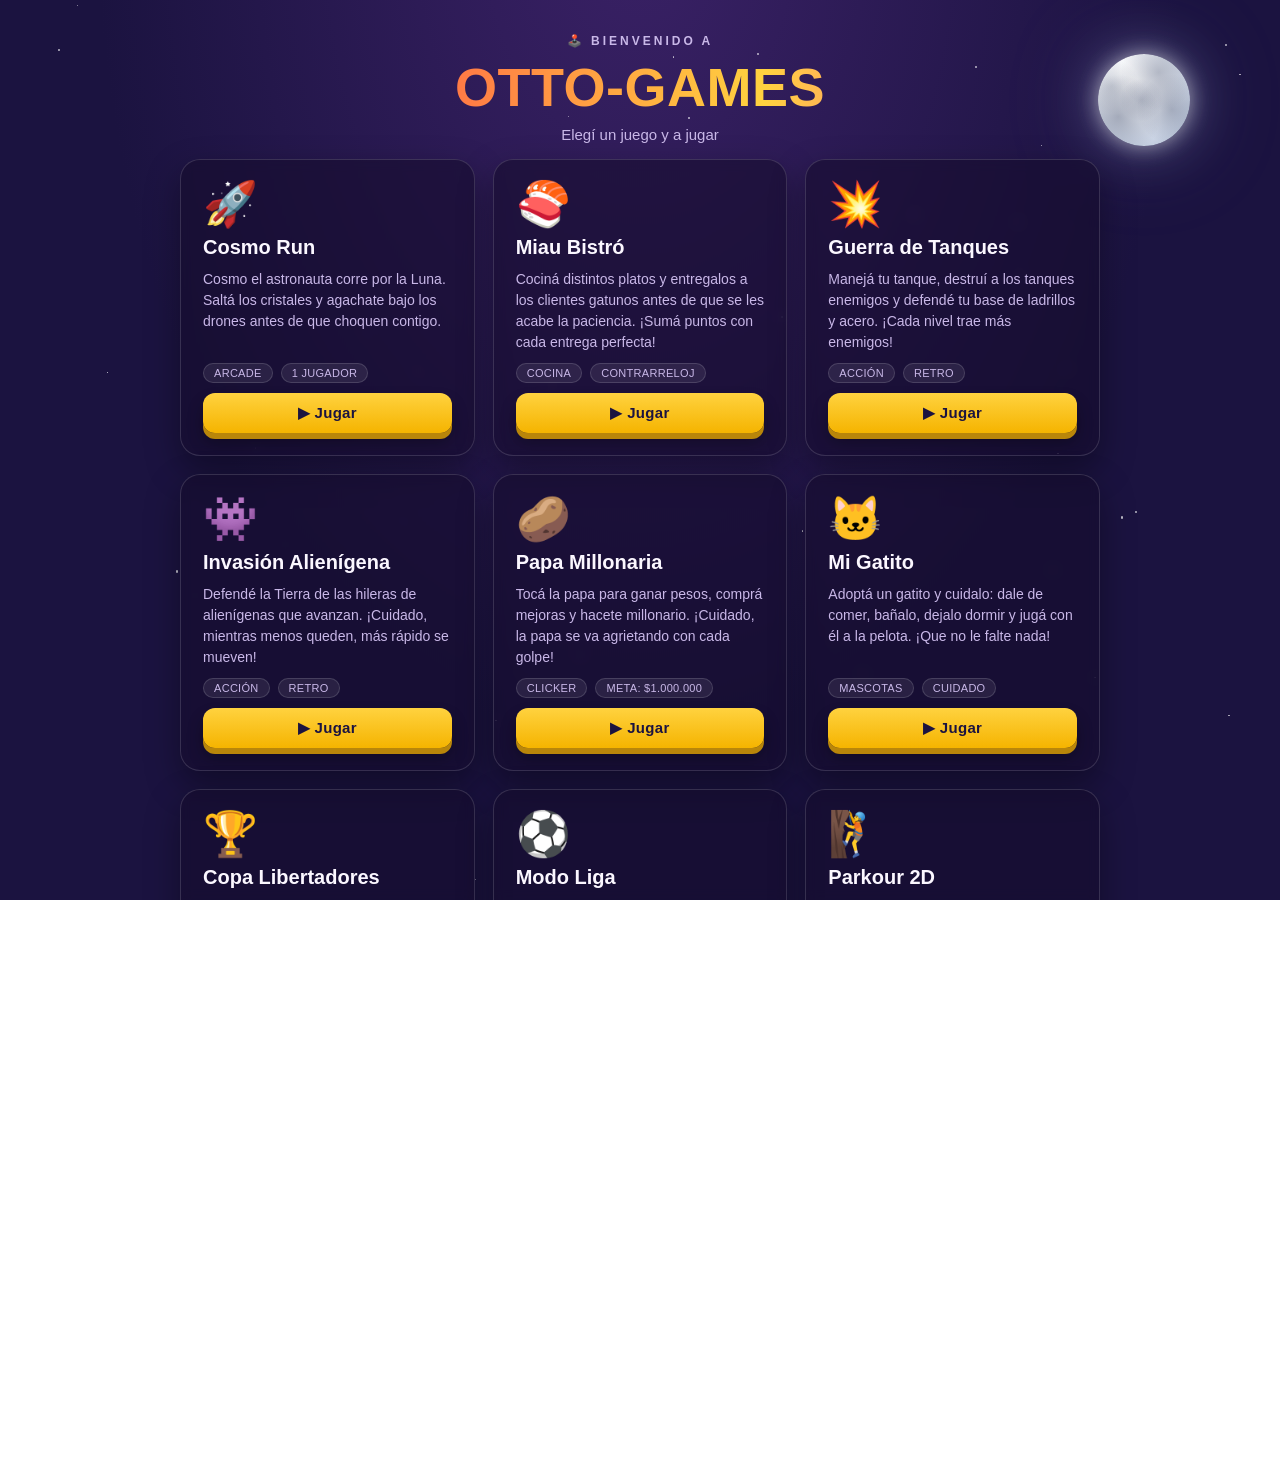
==== commit d6ed5039: "Mundial Penalty Shooter: zambullida real del arquero + Travesaño arriba + mira de atajada La zambull" ====
--- a/index.html
+++ b/index.html
@@ -1133,11 +1133,13 @@
             </div>
             <div class="wc-control-step is-hidden" id="wcStepGkDir">
               <p class="wc-control-label">¿Hacia dónde te tirás?</p>
-              <div class="wc-choice-row">
-                <button class="wc-choice-btn" data-dir="left">⬅️ Izquierda</button>
-                <button class="wc-choice-btn" data-dir="center">⬆️ Centro</button>
-                <button class="wc-choice-btn" data-dir="right">➡️ Derecha</button>
-                <button class="wc-choice-btn" data-dir="top">🥅 Travesaño</button>
+              <div class="wc-gkdir-grid">
+                <button class="wc-choice-btn wc-choice-btn-top" data-dir="top">🥅 Travesaño</button>
+                <div class="wc-choice-row">
+                  <button class="wc-choice-btn" data-dir="left">⬅️ Izquierda</button>
+                  <button class="wc-choice-btn" data-dir="center">⬆️ Centro</button>
+                  <button class="wc-choice-btn" data-dir="right">➡️ Derecha</button>
+                </div>
               </div>
               <button class="big-btn wc-ready-btn is-hidden" id="wcGkReadyBtn" disabled>¡Estoy listo!</button>
             </div>
--- a/css/mundial-penalty.css
+++ b/css/mundial-penalty.css
@@ -500,6 +500,16 @@
   flex-wrap:wrap;
   justify-content:center;
 }
+.wc-gkdir-grid{
+  display:flex;
+  flex-direction:column;
+  align-items:center;
+  gap:10px;
+}
+.wc-choice-btn-top{
+  width:100%;
+  max-width:280px;
+}
 .wc-choice-btn{
   appearance:none;
   border:1px solid var(--panel-border);
